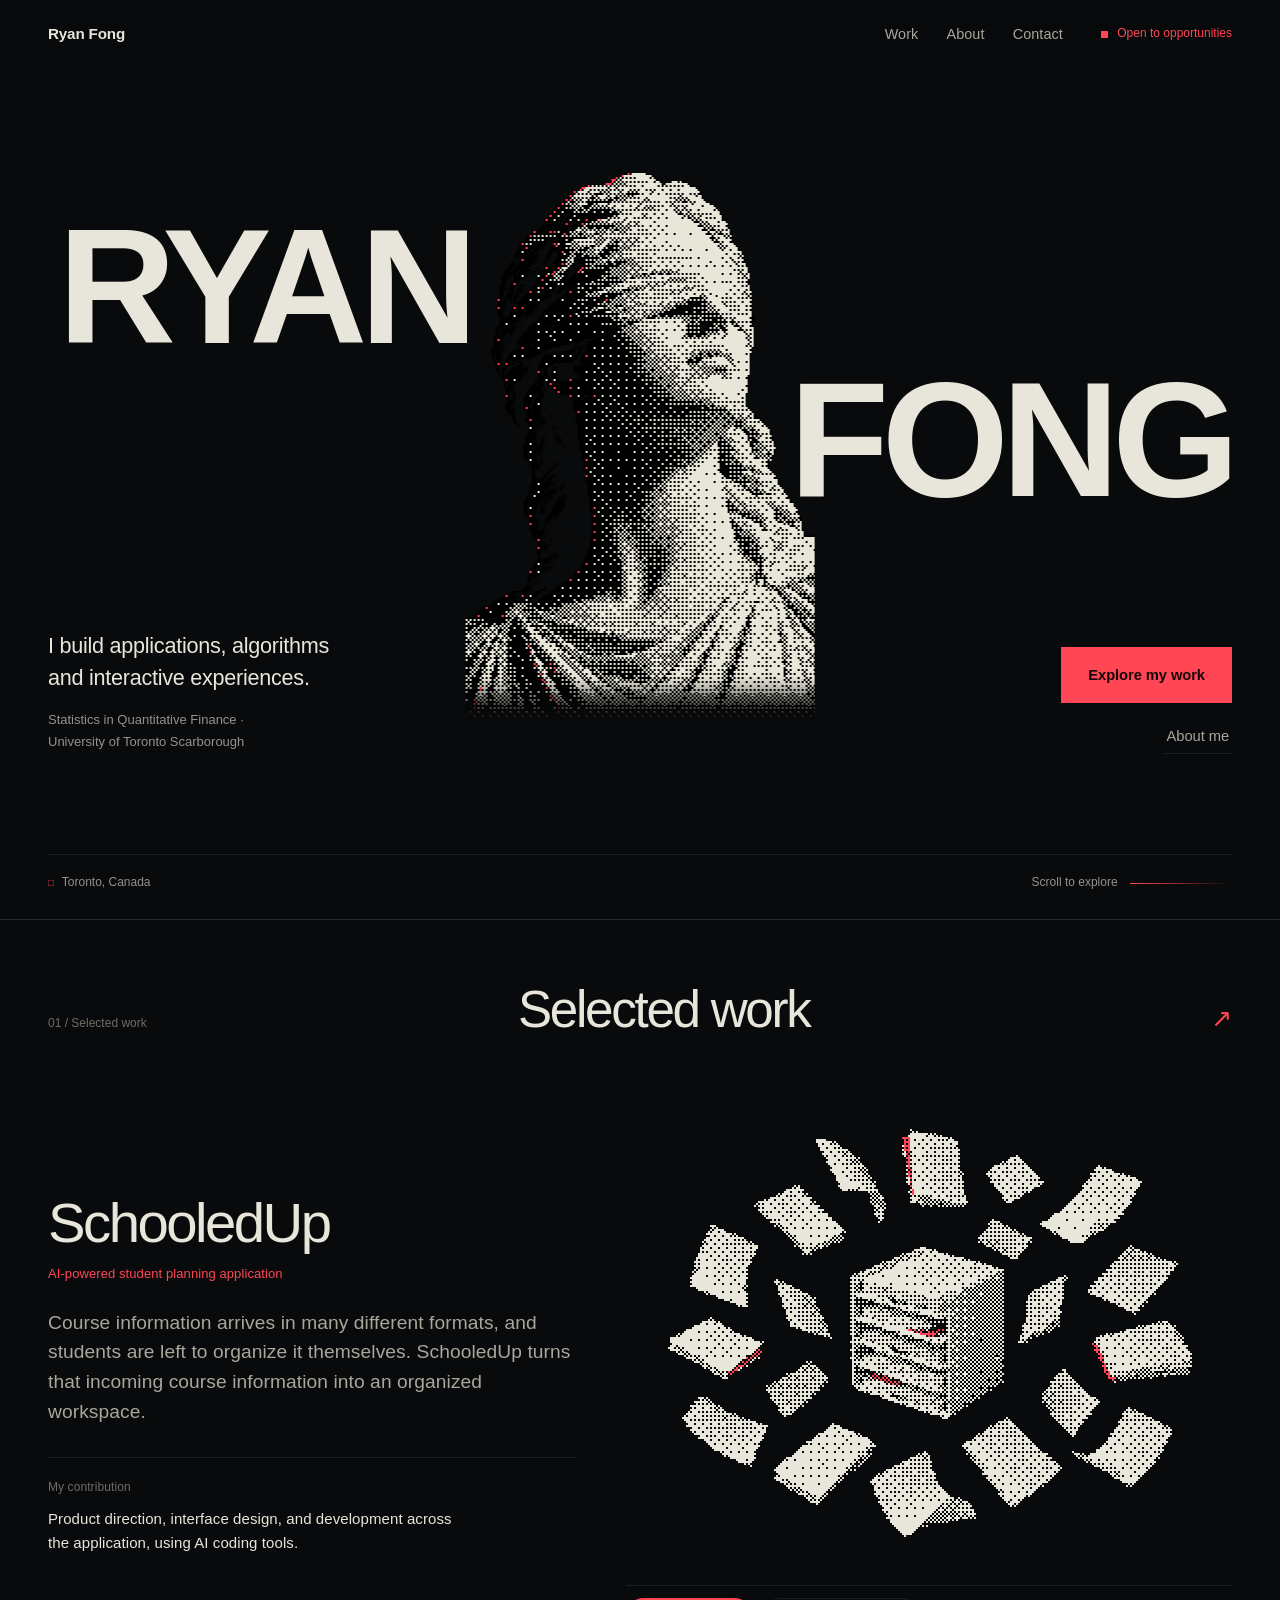
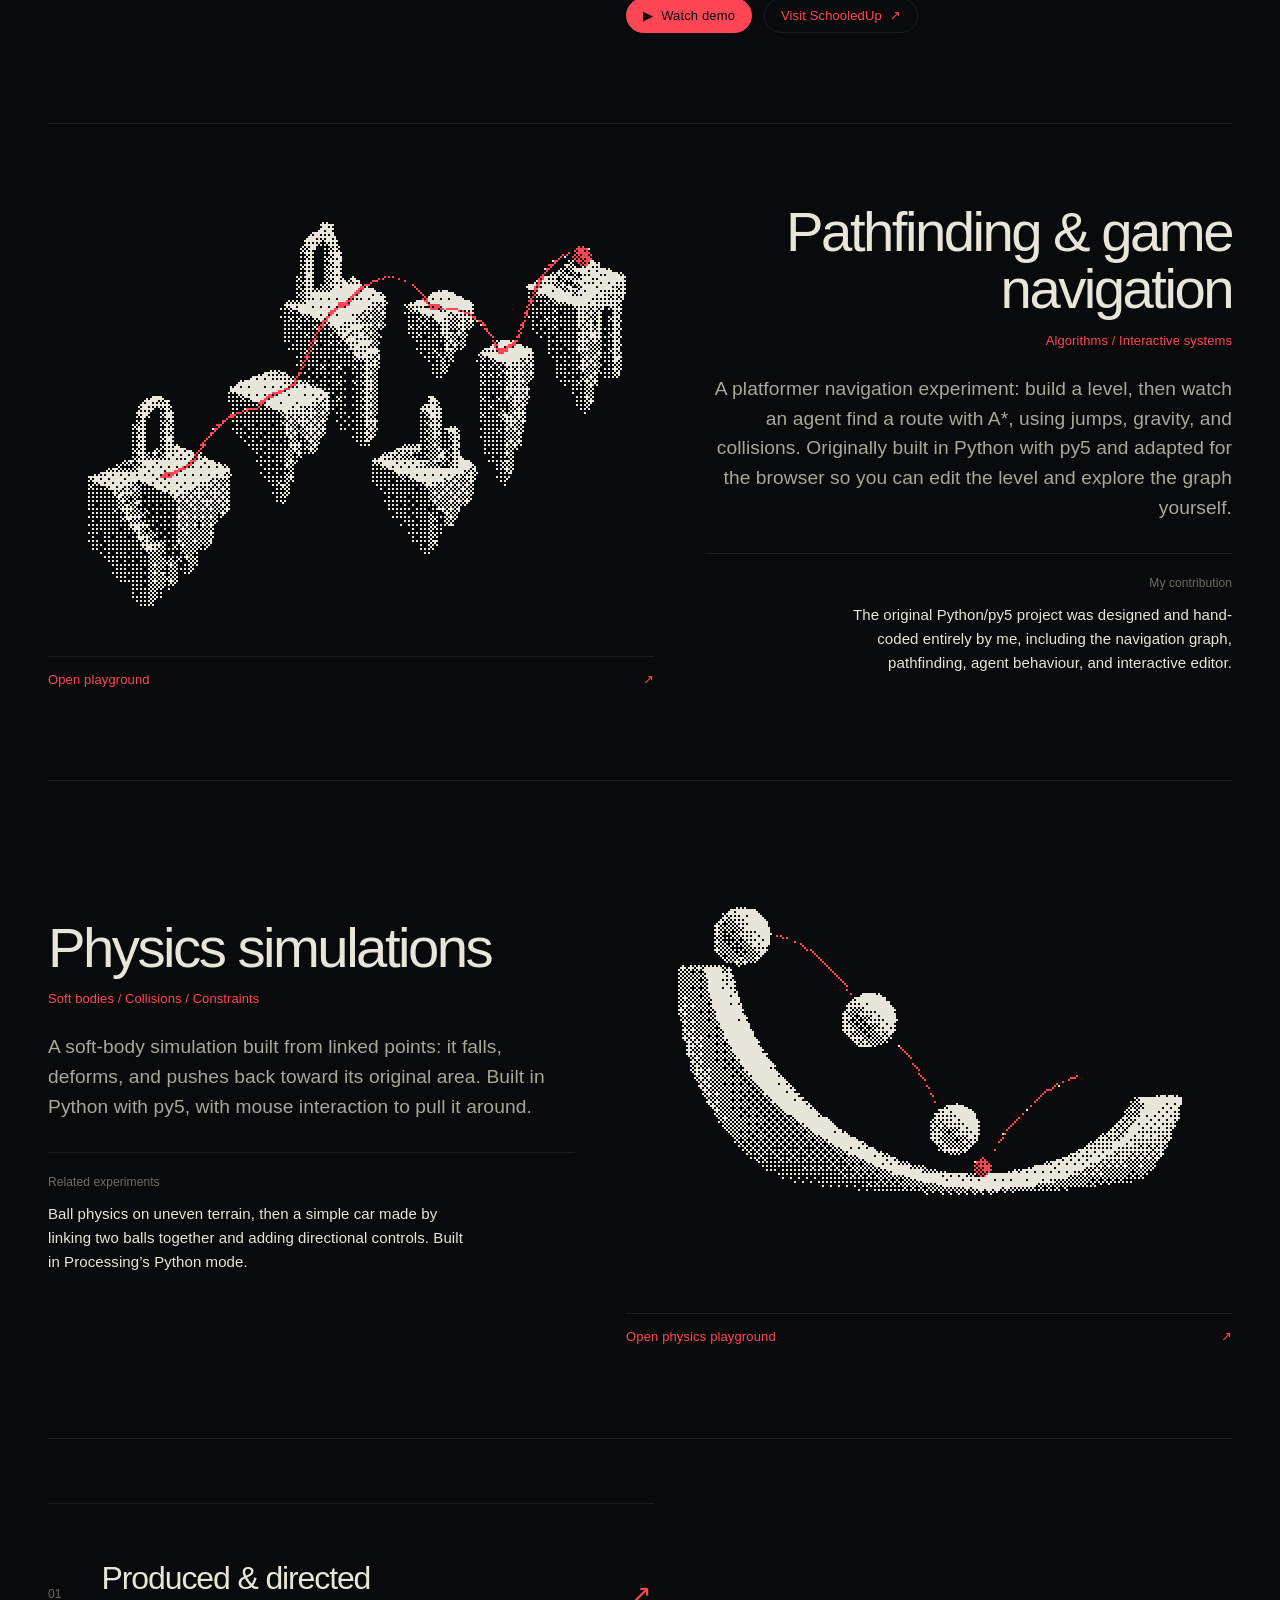
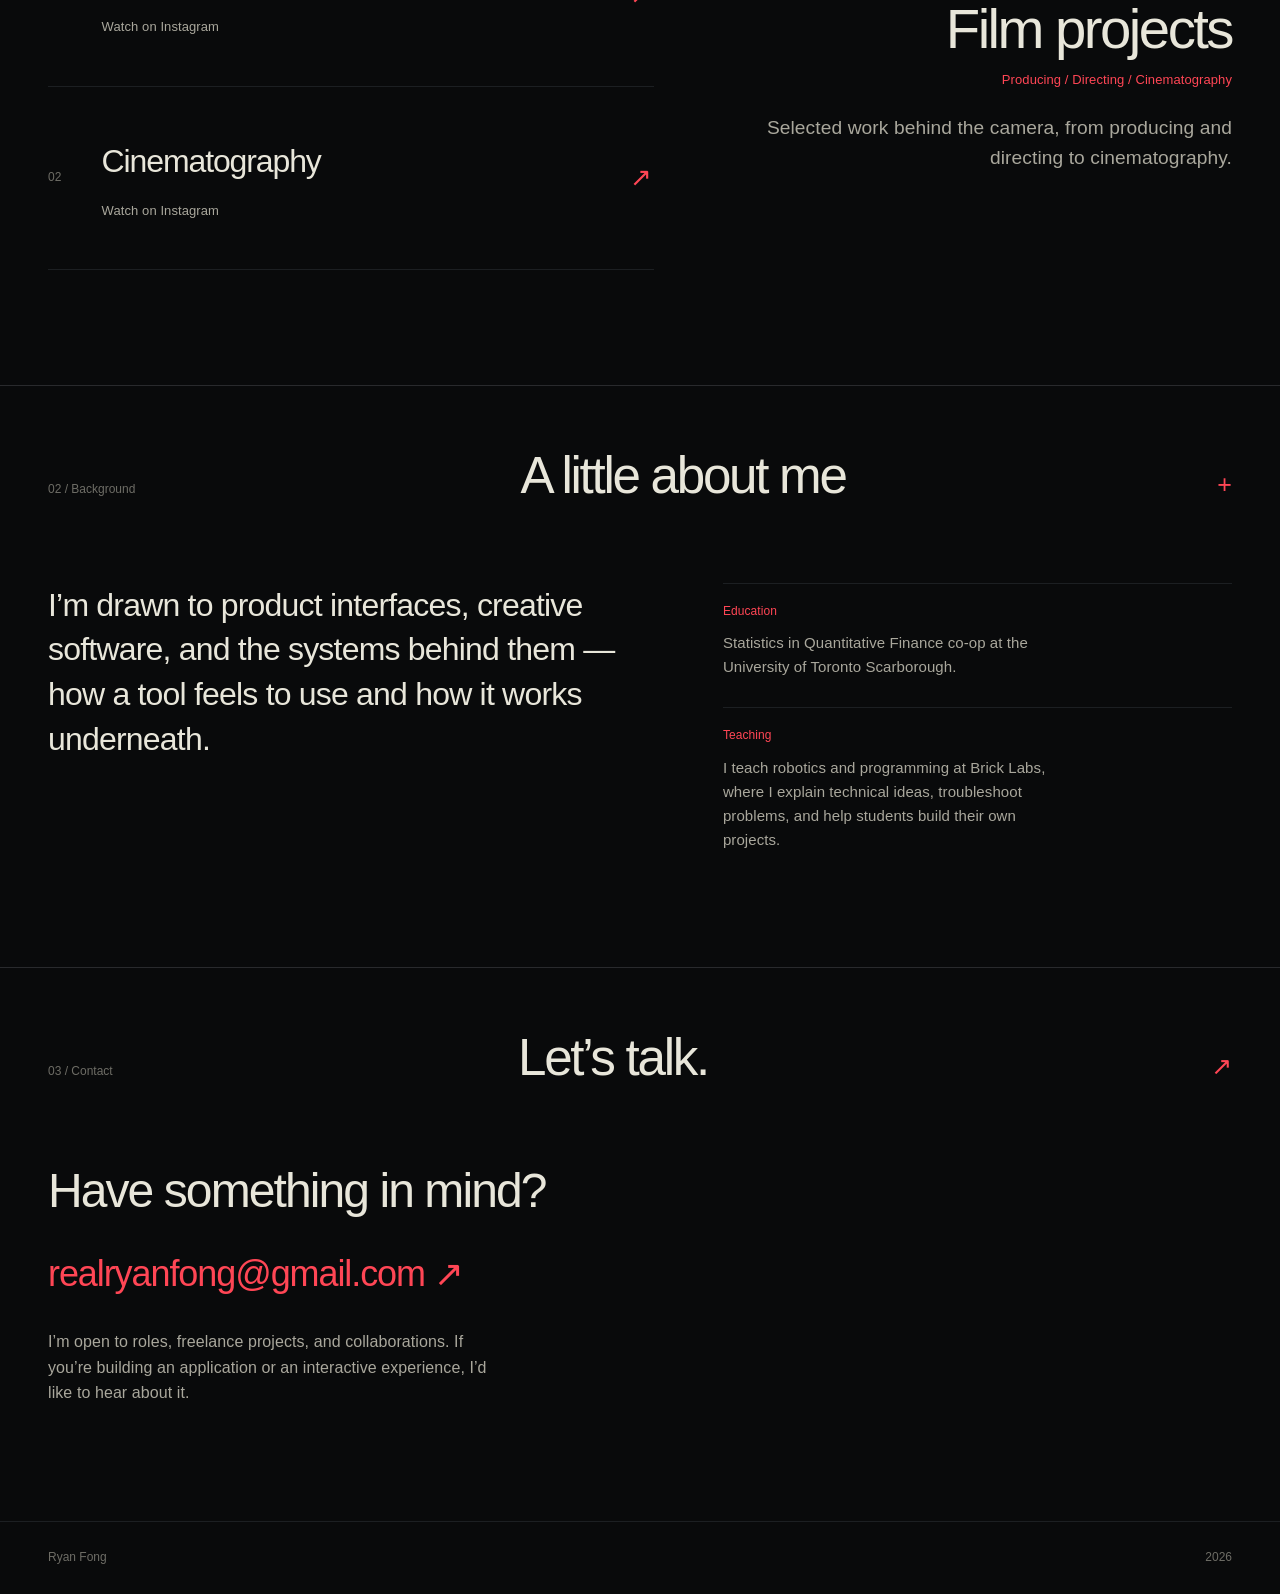
==== index.html @ 3e419207 "Add film projects with production and cinematography credits" ====
<!DOCTYPE html>
<html lang="en">
<head>
<meta charset="utf-8" />
<meta name="viewport" content="width=device-width, initial-scale=1" />
<title>Ryan Fong — Statistics &amp; Interactive Work</title>
<meta name="description" content="Ryan Fong builds applications, algorithms and interactive experiences. Studying Statistics in Quantitative Finance at the University of Toronto Scarborough." />
<meta name="color-scheme" content="dark" />
<meta name="theme-color" content="#090a0b" />
<link rel="stylesheet" href="styles.css" />
<link rel="stylesheet" href="hero-tuning.css?v=20260921-nav" />
<link rel="stylesheet" href="body-content.css?v=20260921-film" />
</head>
<body>

<a class="skip-link" href="#main">Skip to content</a>




<header class="site-header">
  <div class="wrap site-header__inner">
    <a class="brand" href="#top" aria-label="Ryan Fong — home">
      <span class="brand__name">Ryan Fong</span>
    </a>

    <nav class="site-nav" aria-label="Primary">
      <ul>
        <li><a href="#work">Work</a></li>
        <li><a href="#about">About</a></li>
        <li><a href="#contact">Contact</a></li>
      </ul>
    </nav>

    <p class="status-badge">
      <span class="status-badge__dot" aria-hidden="true"></span>
      <span>Open to opportunities</span>
    </p>
  </div>
</header>

<main id="main">

  <section class="hero" id="top" aria-labelledby="hero-title">
    <div class="wrap hero__inner">

      <div class="hero__art" aria-hidden="true">
        <div class="statue statuette" data-statue>
          <img class="statue__img" src="assets/blindfold-portrait-smooth.png" alt="" decoding="async" data-statue-img />
        </div>
      </div>

      <h1 class="hero__title" id="hero-title">
        <span class="hero__name hero__name--ryan">Ryan</span>
        <span class="hero__name hero__name--fong">Fong</span>
      </h1>

      <div class="hero__intro">
        <p class="hero__lede">I build applications, algorithms and interactive experiences.</p>
        <p class="hero__sub">Statistics in Quantitative Finance &middot; University of Toronto Scarborough</p>
      </div>

      <div class="hero__actions">
        <a class="btn btn--primary" href="#work">Explore my work</a>
        <a class="btn btn--ghost" href="#about">About me</a>
      </div>

      <div class="hero__footer">
        <p class="hero__place"><span aria-hidden="true">&#9633;</span> Toronto, Canada</p>
        <p class="hero__scroll"><span>Scroll to explore</span><span class="hero__scroll-line" aria-hidden="true"></span></p>
      </div>

    </div>
  </section>

  <section class="body-skeleton body-section" id="work" aria-labelledby="work-title">
    <div class="wrap"><div class="skeleton-heading"><span class="section-tag">01 / Selected work</span><h2 id="work-title">Selected work</h2><span aria-hidden="true">↗</span></div>
      <div class="body-section__content">
        <article class="work-entry" id="schooledup">
          <div class="work-entry__copy">
            <h3 class="work-entry__title"><a href="https://schooledup.app">SchooledUp</a></h3>
            <p class="work-entry__subtitle">AI-powered student planning application</p>
            <p class="work-entry__body">Course information arrives in many different formats, and students are left to organize it themselves. SchooledUp turns that incoming course information into an organized workspace.</p>
            <dl class="work-entry__meta">
              <div>
                <dt>My contribution</dt>
                <dd>Product direction, interface design, and development across the application, using AI coding tools.</dd>
              </div>
            </dl>
          </div>
          <div class="work-entry__media">
            <figure class="work-entry__art">
              <span class="work-entry__art-frame">
                <img class="work-entry__art-img" src="assets/projects/schooledup-radial.png" alt="Scattered course papers gathering around a central organizer" decoding="async" data-project-art data-project="schooledup" />
              </span>
            </figure>
            <div class="work-entry__actions">
              <button class="work-entry__action work-entry__action--demo" type="button" data-video-open="schooledup-demo">
                <span aria-hidden="true">&#9654;</span> Watch demo
              </button>
              <a class="work-entry__action work-entry__action--link" href="https://schooledup.app">Visit SchooledUp <span aria-hidden="true">&#8599;</span></a>
            </div>
          </div>
        </article>
        <article class="work-entry" id="pathfinding">
          <div class="work-entry__copy">
            <h3 class="work-entry__title">Pathfinding &amp; game navigation</h3>
            <p class="work-entry__subtitle">Algorithms / Interactive systems</p>
            <p class="work-entry__body">A platformer navigation experiment: build a level, then watch an agent find a route with A*, using jumps, gravity, and collisions. Originally built in Python with py5 and adapted for the browser so you can edit the level and explore the graph yourself.</p>
            <dl class="work-entry__meta">
              <div>
                <dt>My contribution</dt>
                <dd>The original Python/py5 project was designed and hand-coded entirely by me, including the navigation graph, pathfinding, agent behaviour, and interactive editor.</dd>
              </div>
            </dl>
          </div>
          <a class="work-entry__art work-entry__art--link" href="demos/pathfinding/" aria-label="Open the pathfinding playground">
            <span class="work-entry__art-frame">
              <img class="work-entry__art-img" src="assets/projects/pathfinding.png" alt="Conceptual dithered illustration of a platformer level and its navigation graph" decoding="async" data-project-art data-project="pathfinding" />
            </span>
            <span class="work-entry__art-footer">Open playground <span aria-hidden="true">&#8599;</span></span>
          </a>
        </article>
        <article class="work-entry" id="physics">
          <div class="work-entry__copy">
            <h3 class="work-entry__title">Physics simulations</h3>
            <p class="work-entry__subtitle">Soft bodies / Collisions / Constraints</p>
            <p class="work-entry__body">A soft-body simulation built from linked points: it falls, deforms, and pushes back toward its original area. Built in Python with py5, with mouse interaction to pull it around.</p>
            <dl class="work-entry__meta">
              <div>
                <dt>Related experiments</dt>
                <dd>Ball physics on uneven terrain, then a simple car made by linking two balls together and adding directional controls. Built in Processing’s Python mode.</dd>
              </div>
            </dl>
          </div>
          <a class="work-entry__art work-entry__art--link" href="demos/physics/" aria-label="Open the physics playground">
            <span class="work-entry__art-frame">
              <img class="work-entry__art-img" src="assets/projects/physics.png" alt="Conceptual dithered illustration of motion and simulation" decoding="async" data-project-art data-project="physics" />
            </span>
            <span class="work-entry__art-footer">Open physics playground <span aria-hidden="true">&#8599;</span></span>
          </a>
        </article>
        <article class="work-entry" id="film">
          <div class="work-entry__copy">
            <h3 class="work-entry__title">Film projects</h3>
            <p class="work-entry__subtitle">Producing / Directing / Cinematography</p>
            <p class="work-entry__body">Selected work behind the camera, from producing and directing to cinematography.</p>
          </div>
          <div class="work-entry__media film-projects" aria-label="Selected films">
            <a class="film-project" href="https://www.instagram.com/reel/DVXINEJD-mX/" target="_blank" rel="noopener noreferrer">
              <span class="film-project__number" aria-hidden="true">01</span>
              <span><strong>Produced &amp; directed</strong><span class="film-project__watch">Watch on Instagram</span></span>
              <span class="film-project__arrow" aria-hidden="true">↗</span>
            </a>
            <a class="film-project" href="https://www.instagram.com/reel/DXx5GBSs6j3/" target="_blank" rel="noopener noreferrer">
              <span class="film-project__number" aria-hidden="true">02</span>
              <span><strong>Cinematography</strong><span class="film-project__watch">Watch on Instagram</span></span>
              <span class="film-project__arrow" aria-hidden="true">↗</span>
            </a>
          </div>
        </article>
      </div>
    </div>
  </section>
  <section class="body-skeleton body-section" id="about" aria-labelledby="about-title">
    <div class="wrap"><div class="skeleton-heading"><span class="section-tag">02 / Background</span><h2 id="about-title">A little about me</h2><span aria-hidden="true">+</span></div>
      <div class="body-section__content">
        <div class="about-grid">
          <p class="about-grid__lead">I’m drawn to product interfaces, creative software, and the systems behind them — how a tool feels to use and how it works underneath.</p>
          <dl class="about-facts">
            <div>
              <dt>Education</dt>
              <dd>Statistics in Quantitative Finance co-op at the University of Toronto Scarborough.</dd>
            </div>
            <div>
              <dt>Teaching</dt>
              <dd>I teach robotics and programming at Brick Labs, where I explain technical ideas, troubleshoot problems, and help students build their own projects.</dd>
            </div>
          </dl>
        </div>
      </div>
    </div>
  </section>
  <section class="body-skeleton body-section" id="contact" aria-labelledby="contact-title">
    <div class="wrap"><div class="skeleton-heading"><span class="section-tag">03 / Contact</span><h2 id="contact-title">Let’s talk.</h2><span aria-hidden="true">↗</span></div>
      <div class="body-section__content">
        <p class="contact-lead">Have something in mind?</p>
        <a class="contact-email" href="mailto:realryanfong@gmail.com">realryanfong@gmail.com <span aria-hidden="true">↗</span></a>
        <p class="contact-note">I’m open to roles, freelance projects, and collaborations. If you’re building an application or an interactive experience, I’d like to hear about it.</p>
      </div>
    </div>
  </section>

</main>

<footer class="site-footer">
  <div class="wrap site-footer__inner">
    <p>Ryan Fong</p>
    <p>2026</p>
  </div>
</footer>

<dialog class="project-video" id="schooledup-demo" aria-labelledby="schooledup-demo-title">
  <div class="project-video__inner">
    <header class="project-video__head">
      <h2 class="project-video__title" id="schooledup-demo-title">SchooledUp demo</h2>
      <button class="project-video__close" type="button" data-video-close aria-label="Close demo">&#10005;</button>
    </header>
    <div class="project-video__stage">
      <video class="project-video__video" controls playsinline preload="none" muted poster="assets/projects/schooledup-demo-poster.jpg" src="assets/projects/schooledup-demo.mp4"></video>
    </div>
  </div>
</dialog>

<script src="sculpture.js" defer></script>
<script src="project-art.js" defer></script>
<script src="hero-scroll.js" defer></script>
<script src="project-video.js" defer></script>
</body>
</html>
---- styles.css ----
/* ============================================================
   Ryan Fong — portfolio mockup
   Palette: crimson #ff4655 · offwhite #e8e6da · near black #090a0b
   ============================================================ */

:root {
  --ink: #090a0b;
  --ink-soft: #101214;
  --ink-line: #1c1f22;
  --paper: #e8e6da;
  --paper-dim: #a9a79c;
  --paper-faint: #6e6d66;
  --crimson: #ff4655;
  --crimson-dim: #b8323e;

  --font-sans: "Inter", "Helvetica Neue", Helvetica, Arial, system-ui, -apple-system, "Segoe UI", sans-serif;
  --font-mono: "SFMono-Regular", ui-monospace, "JetBrains Mono", "Roboto Mono", Menlo, Consolas, monospace;

  --wrap: 1320px;
  --gutter: clamp(20px, 4vw, 48px);
  --ease: cubic-bezier(0.22, 0.61, 0.36, 1);
}

*, *::before, *::after { box-sizing: border-box; }

html {
  -webkit-text-size-adjust: 100%;
  scroll-behavior: smooth;
}

body {
  margin: 0;
  background: var(--ink);
  color: var(--paper);
  font-family: var(--font-sans);
  font-size: clamp(1rem, 0.62vw + 0.86rem, 1.0625rem);
  line-height: 1.65;
  font-weight: 400;
  letter-spacing: 0.005em;
  -webkit-font-smoothing: antialiased;
  text-rendering: optimizeLegibility;
  overflow-x: hidden;
}

img, svg, canvas { display: block; max-width: 100%; }

h1, h2, h3, p, dl, dd, figure { margin: 0; }
ul { margin: 0; padding: 0; list-style: none; }

a { color: inherit; text-decoration: none; }

:focus-visible {
  outline: 2px solid var(--crimson);
  outline-offset: 3px;
  border-radius: 2px;
}

.wrap {
  width: 100%;
  max-width: var(--wrap);
  margin-inline: auto;
  padding-inline: var(--gutter);
}

.skip-link {
  position: absolute;
  left: 12px;
  top: -60px;
  z-index: 100;
  padding: 10px 16px;
  background: var(--crimson);
  color: #12070a;
  font-family: var(--font-mono);
  font-size: 0.75rem;
  letter-spacing: 0.08em;
  text-transform: uppercase;
  transition: top 0.18s var(--ease);
}
.skip-link:focus { top: 12px; }

.scanlines,
.vignette {
  position: fixed;
  inset: 0;
  pointer-events: none;
  z-index: 60;
}

.scanlines {
  background: repeating-linear-gradient(
    to bottom,
    rgba(232, 230, 218, 0.045) 0px,
    rgba(232, 230, 218, 0.045) 1px,
    transparent 1px,
    transparent 3px
  );
  opacity: 0.5;
  animation: scan-drift 9s linear infinite;
}

@keyframes scan-drift {
  from { transform: translateY(0); }
  to   { transform: translateY(3px); }
}

.vignette {
  background:
    radial-gradient(120% 80% at 50% 12%, transparent 42%, rgba(0, 0, 0, 0.55) 100%);
  opacity: 0.85;
}

/* ---------------- header ---------------- */

.site-header {
  position: relative;
  z-index: 40;
  padding-block: 20px;
}

.site-header__inner {
  display: flex;
  align-items: center;
  gap: clamp(16px, 3vw, 40px);
}

.brand {
  display: inline-flex;
  align-items: center;
  gap: 12px;
  flex-shrink: 0;
}

.brand__mark {
  display: grid;
  place-items: center;
  width: 38px;
  height: 38px;
  border: 1px solid var(--ink-line);
  background: var(--ink-soft);
  color: var(--paper);
  font-family: var(--font-mono);
  font-size: 0.7rem;
  font-weight: 600;
  letter-spacing: 0.06em;
  transition: border-color 0.25s var(--ease), color 0.25s var(--ease);
}

.brand:hover .brand__mark { border-color: var(--crimson); color: var(--crimson); }

.brand__name {
  font-size: 0.95rem;
  font-weight: 600;
  letter-spacing: -0.01em;
}

.site-nav { margin-inline-start: auto; }

.site-nav ul {
  display: flex;
  gap: clamp(14px, 2.2vw, 30px);
}

.site-nav a {
  position: relative;
  font-size: 0.9rem;
  color: var(--paper-dim);
  padding-block: 4px;
  transition: color 0.22s var(--ease);
}

.site-nav a::after {
  content: "";
  position: absolute;
  left: 0;
  bottom: 0;
  width: 100%;
  height: 1px;
  background: var(--crimson);
  transform: scaleX(0);
  transform-origin: left;
  transition: transform 0.28s var(--ease);
}

.site-nav a:hover,
.site-nav a:focus-visible { color: var(--paper); }
.site-nav a:hover::after,
.site-nav a:focus-visible::after { transform: scaleX(1); }

.status-badge {
  display: inline-flex;
  align-items: center;
  gap: 9px;
  padding: 7px 13px;
  border: 1px solid var(--ink-line);
  background: rgba(255, 70, 85, 0.05);
  font-family: var(--font-mono);
  font-size: 0.66rem;
  letter-spacing: 0.13em;
  text-transform: uppercase;
  color: var(--paper-dim);
  white-space: nowrap;
}

.status-badge__dot {
  width: 7px;
  height: 7px;
  background: var(--crimson);
  box-shadow: 0 0 0 0 rgba(255, 70, 85, 0.6);
  animation: pulse 2.8s ease-out infinite;
}

@keyframes pulse {
  0%   { box-shadow: 0 0 0 0 rgba(255, 70, 85, 0.45); }
  70%  { box-shadow: 0 0 0 7px rgba(255, 70, 85, 0); }
  100% { box-shadow: 0 0 0 0 rgba(255, 70, 85, 0); }
}

/* ---------------- hero ---------------- */

.hero {
  position: relative;
  z-index: 10;
}

.hero__inner {
  position: relative;
  min-height: 850px;
  padding-block: 28px 26px;
}

/* artwork */
.hero__art {
  position: absolute;
  left: 50%;
  top: 40px;
  height: 78%;
  aspect-ratio: 3 / 4.1;
  transform: translateX(-50%);
  z-index: 1;
  will-change: transform;
}

.statue {
  position: relative;
  width: 100%;
  height: 100%;
}

.statue__fallback {
  position: absolute;
  inset: 0;
}

.statue__dither {
  width: 100%;
  height: 100%;
  opacity: 0.5;
  -webkit-mask-image: linear-gradient(to bottom, #000 62%, transparent 100%);
  mask-image: linear-gradient(to bottom, #000 62%, transparent 100%);
}

.statue__img {
  position: absolute;
  inset: 0;
  width: 100%;
  height: 100%;
  object-fit: contain;
  object-position: center bottom;
  mix-blend-mode: screen;
  -webkit-mask-image: linear-gradient(to bottom, #000 66%, transparent 100%);
  mask-image: linear-gradient(to bottom, #000 66%, transparent 100%);
  opacity: 0;
  transition: opacity 0.9s var(--ease);
}

.statue__img.is-loaded { opacity: 0.92; }

.statue__shimmer {
  position: absolute;
  inset: 0;
  width: 100%;
  height: 100%;
  opacity: 0.75;
  pointer-events: none;
}

.art-coord {
  position: absolute;
  font-family: var(--font-mono);
  font-size: 0.6rem;
  letter-spacing: 0.16em;
  color: var(--paper-faint);
  text-transform: uppercase;
}

.art-coord--tl { top: 6%; left: -14%; }
.art-coord--br { bottom: 16%; right: -12%; }

.art-bracket {
  position: absolute;
  width: 22px;
  height: 22px;
  border: 1px solid rgba(232, 230, 218, 0.28);
}

.art-bracket--tl { top: 2%; left: -6%; border-right: 0; border-bottom: 0; }
.art-bracket--br { bottom: 8%; right: -5%; border-left: 0; border-top: 0; }

/* names */
.hero__title {
  position: static;
  margin: 0;
  font-weight: 800;
  line-height: 0.8;
  letter-spacing: -0.045em;
  text-transform: uppercase;
  font-size: min(13.5vw, 196px);
}

.hero__name {
  display: block;
  text-shadow: 0 0 60px rgba(9, 10, 11, 0.75);
  z-index: 3;
}

.hero__name--ryan {
  position: absolute;
  left: var(--gutter);
  top: 16.5%;
}

.hero__name--fong {
  position: absolute;
  right: var(--gutter);
  top: 45%;
  color: var(--paper);
}

.hero__name--fong::after {
  content: "";
  display: inline-block;
  width: 0.14em;
  height: 0.14em;
  margin-left: 0.12em;
  background: var(--crimson);
  vertical-align: 0.08em;
}

/* intro + actions */
.hero__intro {
  position: absolute;
  left: var(--gutter);
  top: 66%;
  z-index: 4;
  max-width: 34ch;
}

.hero__lede {
  font-size: clamp(1.0625rem, 1.1vw + 0.85rem, 1.35rem);
  line-height: 1.5;
  letter-spacing: -0.012em;
  color: var(--paper);
  text-wrap: balance;
}

.hero__sub {
  margin-top: 14px;
  font-family: var(--font-mono);
  font-size: 0.7rem;
  line-height: 1.7;
  letter-spacing: 0.07em;
  text-transform: uppercase;
  color: var(--paper-faint);
  max-width: 30ch;
}

.hero__actions {
  position: absolute;
  right: var(--gutter);
  top: 68%;
  z-index: 4;
  display: flex;
  flex-direction: column;
  align-items: flex-end;
  gap: 16px;
  text-align: right;
}

.btn {
  display: inline-flex;
  align-items: center;
  justify-content: center;
  gap: 10px;
  font-size: 0.92rem;
  font-weight: 500;
  letter-spacing: -0.005em;
  border: 1px solid transparent;
  cursor: pointer;
  transition: background-color 0.25s var(--ease), color 0.25s var(--ease),
              border-color 0.25s var(--ease), transform 0.25s var(--ease);
}

.btn--primary {
  padding: 15px 26px;
  background: var(--crimson);
  color: #180506;
  font-weight: 600;
}

.btn--primary:hover,
.btn--primary:focus-visible {
  background: var(--paper);
  color: var(--ink);
  transform: translateY(-2px);
}

.btn--ghost {
  padding: 4px 2px;
  color: var(--paper-dim);
  border-bottom: 1px solid var(--ink-line);
}

.btn--ghost:hover,
.btn--ghost:focus-visible { color: var(--crimson); border-bottom-color: var(--crimson); }

.btn--tiny {
  padding: 6px 14px;
  background: transparent;
  border: 1px solid var(--ink-line);
  color: var(--paper-dim);
  font-family: var(--font-mono);
  font-size: 0.64rem;
  letter-spacing: 0.14em;
  text-transform: uppercase;
}

.btn--tiny:hover,
.btn--tiny:focus-visible { border-color: var(--crimson); color: var(--crimson); }

/* hero footer */
.hero__footer {
  position: absolute;
  left: var(--gutter);
  right: var(--gutter);
  bottom: 26px;
  z-index: 4;
  display: flex;
  align-items: center;
  gap: clamp(14px, 3vw, 34px);
  padding-top: 18px;
  border-top: 1px solid var(--ink-line);
  font-family: var(--font-mono);
  font-size: 0.66rem;
  letter-spacing: 0.14em;
  text-transform: uppercase;
  color: var(--paper-faint);
}

.hero__place { display: inline-flex; align-items: center; gap: 8px; }
.hero__place span { color: var(--crimson); font-size: 0.6rem; }

.motion-toggle {
  display: inline-flex;
  align-items: center;
  gap: 8px;
  padding: 6px 12px;
  background: transparent;
  border: 1px solid var(--ink-line);
  color: var(--paper-faint);
  font: inherit;
  letter-spacing: 0.14em;
  text-transform: uppercase;
  cursor: pointer;
  transition: border-color 0.22s var(--ease), color 0.22s var(--ease);
}

.motion-toggle:hover,
.motion-toggle:focus-visible { border-color: var(--crimson); color: var(--paper); }

.motion-toggle__icon {
  width: 7px;
  height: 7px;
  background: var(--crimson);
  transition: background-color 0.22s var(--ease), transform 0.22s var(--ease);
}

.motion-off .motion-toggle__icon { background: var(--paper-faint); transform: scale(0.6); }

.hero__scroll {
  margin-left: auto;
  display: inline-flex;
  align-items: center;
  gap: 12px;
}

.hero__scroll-line {
  display: block;
  width: clamp(40px, 8vw, 120px);
  height: 1px;
  background: linear-gradient(to right, var(--crimson), transparent);
}

/* ---------------- sections ---------------- */

.work, .about, .contact { position: relative; z-index: 10; }

.work { padding-block: clamp(72px, 10vw, 140px) clamp(40px, 6vw, 80px); }
.about { padding-block: clamp(60px, 8vw, 110px); }
.contact { padding-block: clamp(60px, 8vw, 110px) clamp(70px, 9vw, 130px); }

.section-head { max-width: 62ch; margin-bottom: clamp(30px, 4vw, 56px); }

.section-tag {
  display: inline-flex;
  align-items: center;
  gap: 10px;
  font-family: var(--font-mono);
  font-size: 0.68rem;
  letter-spacing: 0.22em;
  text-transform: uppercase;
  color: var(--paper-faint);
}

.section-tag span { color: var(--crimson); }

.section-title {
  margin-top: 14px;
  font-size: clamp(1.7rem, 2.6vw + 1rem, 3rem);
  font-weight: 600;
  letter-spacing: -0.03em;
  line-height: 1.1;
}

.section-note {
  margin-top: 16px;
  color: var(--paper-dim);
  max-width: 52ch;
  font-size: 0.98rem;
}

/* ---------------- projects ---------------- */

.project {
  display: grid;
  grid-template-columns: minmax(240px, 0.82fr) minmax(0, 1.5fr);
  gap: clamp(24px, 4vw, 72px);
  align-items: start;
  padding-block: clamp(38px, 5vw, 68px);
  border-top: 1px solid var(--ink-line);
}

.project:last-of-type { border-bottom: 1px solid var(--ink-line); }

.project__index {
  font-family: var(--font-mono);
  font-size: 0.68rem;
  letter-spacing: 0.22em;
  color: var(--crimson);
  margin-bottom: 20px;
}

.project__title {
  font-size: clamp(1.5rem, 2vw + 0.9rem, 2.4rem);
  font-weight: 600;
  letter-spacing: -0.03em;
  line-height: 1.1;
}

.project__copy {
  margin-top: 16px;
  color: var(--paper);
  font-size: 1.05rem;
  line-height: 1.55;
  max-width: 34ch;
}

.project__meta {
  margin-top: 18px;
  padding-top: 18px;
  border-top: 1px solid var(--ink-line);
  font-family: var(--font-mono);
  font-size: 0.66rem;
  line-height: 1.9;
  letter-spacing: 0.11em;
  text-transform: uppercase;
  color: var(--paper-faint);
  max-width: 38ch;
}

.project__media { margin: 0; }

.caption {
  margin-top: 14px;
  font-family: var(--font-mono);
  font-size: 0.62rem;
  letter-spacing: 0.16em;
  text-transform: uppercase;
  color: var(--paper-faint);
}

/* calendar concept */
.calendar {
  position: relative;
  padding: 22px;
  background:
    linear-gradient(180deg, rgba(255, 70, 85, 0.05), transparent 55%),
    var(--ink-soft);
  border: 1px solid var(--ink-line);
  border-radius: 4px;
  overflow: hidden;
}

.calendar::after {
  content: "";
  position: absolute;
  inset: 0;
  background: repeating-linear-gradient(to bottom, rgba(232, 230, 218, 0.03) 0 1px, transparent 1px 4px);
  pointer-events: none;
}

.calendar__bar {
  display: flex;
  align-items: center;
  justify-content: space-between;
  gap: 16px;
  padding-bottom: 16px;
  border-bottom: 1px solid var(--ink-line);
}

.calendar__title {
  font-size: 0.9rem;
  font-weight: 500;
  letter-spacing: -0.01em;
  color: var(--paper);
}

.calendar__legend {
  display: inline-flex;
  align-items: center;
  gap: 8px;
  font-family: var(--font-mono);
  font-size: 0.6rem;
  letter-spacing: 0.14em;
  text-transform: uppercase;
  color: var(--paper-faint);
}

.calendar__legend span {
  width: 6px;
  height: 6px;
  background: var(--crimson);
}

.calendar__grid {
  display: grid;
  grid-template-columns: repeat(5, minmax(0, 1fr));
  gap: 8px;
  margin-top: 18px;
  min-height: 300px;
}

.calendar__col {
  display: grid;
  grid-template-rows: auto repeat(7, minmax(0, 1fr));
  gap: 6px;
}

.calendar__day {
  font-family: var(--font-mono);
  font-size: 0.58rem;
  letter-spacing: 0.16em;
  text-transform: uppercase;
  color: var(--paper-faint);
  padding-bottom: 6px;
  border-bottom: 1px solid var(--ink-line);
}

.calendar__slot {
  grid-row: calc(var(--row) + 1) / span var(--span);
  display: flex;
  align-items: flex-start;
  padding: 9px 10px;
  background: rgba(255, 70, 85, 0.13);
  border-left: 2px solid var(--crimson);
  border-radius: 2px;
}

.calendar__slot--alt { background: rgba(232, 230, 218, 0.07); border-left-color: rgba(232, 230, 218, 0.4); }
.calendar__slot--soft { background: rgba(232, 230, 218, 0.035); border-left-color: rgba(232, 230, 218, 0.16); }

.calendar__slot span {
  font-family: var(--font-mono);
  font-size: 0.56rem;
  letter-spacing: 0.1em;
  text-transform: uppercase;
  color: var(--paper-dim);
}

/* nav study */
.navstudy {
  position: relative;
  background: var(--ink-soft);
  border: 1px solid var(--ink-line);
  border-radius: 4px;
  overflow: hidden;
}

.navstudy__canvas {
  width: 100%;
  aspect-ratio: 16 / 10;
  height: auto;
}

.navstudy__toolbar {
  display: flex;
  align-items: center;
  justify-content: space-between;
  gap: 16px;
  padding: 12px 18px;
  border-top: 1px solid var(--ink-line);
  background: rgba(9, 10, 11, 0.55);
}

.navstudy__label {
  font-family: var(--font-mono);
  font-size: 0.6rem;
  letter-spacing: 0.16em;
  text-transform: uppercase;
  color: var(--paper-faint);
}

/* ---------------- about ---------------- */

.about__body {
  display: grid;
  grid-template-columns: minmax(0, 1.35fr) minmax(0, 1fr);
  gap: clamp(28px, 5vw, 80px);
  align-items: start;
}

.about__lead {
  font-size: clamp(1.15rem, 1.4vw + 0.9rem, 1.7rem);
  line-height: 1.45;
  letter-spacing: -0.02em;
  color: var(--paper);
  max-width: 42ch;
}

.about__text {
  margin-top: 22px;
  color: var(--paper-dim);
  max-width: 52ch;
}

.about__facts { display: grid; gap: 22px; }

.about__facts > div { padding-top: 16px; border-top: 1px solid var(--ink-line); }

.about__facts dt {
  font-family: var(--font-mono);
  font-size: 0.62rem;
  letter-spacing: 0.2em;
  text-transform: uppercase;
  color: var(--crimson);
  margin-bottom: 8px;
}

.about__facts dd { color: var(--paper-dim); font-size: 0.96rem; line-height: 1.6; }

/* ---------------- contact ---------------- */

.contact__body { max-width: 60ch; }

.contact__title {
  font-size: clamp(1.9rem, 3.4vw + 1rem, 3.6rem);
  font-weight: 700;
  letter-spacing: -0.04em;
  line-height: 1.05;
}

.contact__text {
  margin-top: 22px;
  color: var(--paper-dim);
  max-width: 50ch;
}

.contact__status {
  margin-top: 28px;
  display: inline-flex;
  align-items: center;
  gap: 10px;
  padding: 10px 16px;
  border: 1px solid var(--ink-line);
  font-family: var(--font-mono);
  font-size: 0.64rem;
  letter-spacing: 0.14em;
  text-transform: uppercase;
  color: var(--paper-faint);
}

.contact__status::before {
  content: "";
  width: 6px;
  height: 6px;
  background: var(--crimson);
  flex-shrink: 0;
}

/* ---------------- footer ---------------- */

.site-footer {
  position: relative;
  z-index: 10;
  border-top: 1px solid var(--ink-line);
  padding-block: 26px;
}

.site-footer__inner {
  display: flex;
  align-items: center;
  justify-content: space-between;
  gap: 20px;
  font-family: var(--font-mono);
  font-size: 0.66rem;
  letter-spacing: 0.16em;
  text-transform: uppercase;
  color: var(--paper-faint);
}

/* ---------------- reveal ---------------- */

.reveal {
  opacity: 0;
  transform: translateY(18px);
  transition: opacity 0.7s var(--ease), transform 0.7s var(--ease);
}

.reveal.is-in { opacity: 1; transform: none; }

.motion-off .reveal { opacity: 1; transform: none; transition: none; }

/* ---------------- reduced motion ---------------- */

@media (prefers-reduced-motion: reduce) {
  html { scroll-behavior: auto; }
  .scanlines { animation: none; }
  .status-badge__dot { animation: none; }
  .reveal { opacity: 1; transform: none; transition: none; }
}

.motion-off .scanlines { animation: none; opacity: 0.32; }
.motion-off .status-badge__dot { animation: none; }
.motion-off .btn,
.motion-off .hero__art { transition: none; }

/* ---------------- responsive ---------------- */

@media (max-width: 1100px) {
  .art-coord, .art-bracket { display: none; }
  .hero__intro { max-width: 30ch; }
}

@media (max-width: 900px) {
  .site-header__inner { flex-wrap: wrap; row-gap: 14px; }
  .status-badge { order: 3; margin-inline-start: auto; }
  .about__body { grid-template-columns: 1fr; }
  .project { grid-template-columns: 1fr; gap: 28px; }
  .project__copy, .project__meta { max-width: 46ch; }
}

@media (max-width: 760px) {
  .hero__inner {
    min-height: 0;
    padding-block: 18px 24px;
    display: grid;
    grid-template-columns: 1fr;
    row-gap: 22px;
  }

  .hero__art {
    top: 6px;
    left: auto;
    right: -18%;
    height: min(58vw, 420px);
    transform: none;
    opacity: 0.5;
  }

  .hero__title {
    position: static;
    display: grid;
    row-gap: 0;
    font-size: min(19vw, 108px);
    margin-top: 4px;
  }

  .hero__name--ryan,
  .hero__name--fong {
    position: static;
    left: auto;
    right: auto;
    top: auto;
  }

  .hero__name--fong { justify-self: end; margin-top: 0.04em; }

  .hero__intro,
  .hero__actions,
  .hero__footer {
    position: static;
    left: auto;
    right: auto;
    top: auto;
    bottom: auto;
  }

  .hero__intro { max-width: 34ch; }
  .hero__actions { flex-direction: row; align-items: center; flex-wrap: wrap; gap: 18px; text-align: left; }
  .hero__footer { flex-wrap: wrap; gap: 12px 18px; }
  .hero__scroll { margin-left: 0; width: 100%; justify-content: space-between; }
}

@media (max-width: 520px) {
  .brand__name { display: none; }
  .site-nav ul { gap: 16px; }
  .site-nav a { font-size: 0.85rem; }
  .status-badge { font-size: 0.6rem; padding: 6px 10px; letter-spacing: 0.1em; }
  .calendar { padding: 14px; }
  .calendar__grid { gap: 5px; min-height: 220px; }
  .calendar__slot { padding: 6px 6px; }
  .calendar__slot span { font-size: 0.5rem; letter-spacing: 0.05em; }
  .navstudy__toolbar { padding: 10px 12px; }
}

@media (max-width: 400px) {
  .calendar__slot span { display: none; }
  .calendar__slot { align-items: center; justify-content: center; }
}

@media (prefers-contrast: more) {
  :root { --paper-dim: #d5d3c8; --paper-faint: #b3b1a6; --ink-line: #33373b; }
}
---- hero-tuning.css ----
/* Hero-first review: keep the body intentionally empty. */
.body-skeleton { border-top: 1px solid #292a2d; padding-top: 48px; }
.skeleton-heading { display: grid; grid-template-columns: 1fr 1.5fr auto; gap: 24px; align-items: baseline; }
.skeleton-heading h2 { font-family: Arial, Helvetica, sans-serif; font-size: clamp(28px, 4vw, 56px); font-weight: 500; letter-spacing: -.045em; margin: 0; }
.skeleton-heading > span:last-child { font-size: 25px; color: #ff4655; }
.skeleton-space { min-height: 210px; }
.skeleton-space--small { min-height: 120px; }
.sculpture-shader { z-index: 2; }
.statue__shimmer { display: none; }
@media(max-width:600px){
 .body-skeleton { padding-top: 28px; }
 .skeleton-heading { grid-template-columns: 1fr auto; gap: 24px 12px; }
 .skeleton-heading .section-tag { grid-column: 1/-1; }
 .skeleton-space { min-height: 120px; }
 .skeleton-space--small { min-height: 80px; }
}
/* Still sculpture: no scanlines, mouse-follow transforms, or noisy overlays. */
.statue__img { opacity: 1; transition: none; }
.hero__art { aspect-ratio: 2 / 3; will-change: auto; }
.status-badge__dot { animation: none; box-shadow: none; }
.hero__name--fong::after { display: none; }
.hero__name { text-shadow: none; }
.hero__art { mix-blend-mode: screen; }
.hero__sub { font-family: var(--font-sans); text-transform: none; letter-spacing: 0; font-size: 13px; max-width: 32ch; color: #93938e; }
@media(max-width:760px){
 .hero__inner { display: block; min-height: 740px; padding-block: 0; }
 .hero__art { left: 50%; right: auto; top: 0; height: 440px; transform: translateX(-50%); opacity: 1; }
 .hero__title { display: block; font-size: clamp(65px,17.5vw,118px); margin: 0; }
 .hero__name--ryan { position: absolute; left: var(--gutter); top: 76px; }
 .hero__name--fong { position: absolute; right: var(--gutter); top: 238px; margin: 0; }
 .hero__intro { position: absolute; top: 450px; left: var(--gutter); right: var(--gutter); max-width: 36ch; }
 .hero__lede { font-size: 20px; line-height: 1.45; }
 .hero__sub { max-width: 36ch; }
 .hero__actions { position: absolute; top: 581px; left: var(--gutter); right: auto; gap: 24px; }
 .hero__footer { position: absolute; bottom: 22px; left: var(--gutter); right: var(--gutter); flex-wrap: nowrap; gap: 15px; font-size: 8px; letter-spacing: .05em; }
 .hero__scroll { width: auto; margin-left: auto; }
 .hero__scroll-line { display: none; }
 .site-header { padding-top: 18px; padding-bottom: 8px; }
 .status-badge { width: 100%; border: 0; background: none; padding-inline: 0; margin: 0; }
}
/* The sculpture occludes the name, including the black spaces in its dither. */
.hero__art { z-index: 3; mix-blend-mode: normal; }
.hero__name { z-index: 2; }
/* Clean interface typography; the pixel treatment belongs to the sculpture. */
:root { --font-mono: var(--font-sans); }
.status-badge, .section-tag, .hero__footer, .site-footer { font-family: var(--font-sans); text-transform: none; letter-spacing: 0; }
.status-badge { font-size: 12px; }
.section-tag { font-size: 12px; }
.hero__footer { font-size: 12px; color: #92928c; }
.site-footer { font-size: 12px; }
.brand__mark { font-family: var(--font-sans); letter-spacing: -.04em; font-weight: 700; }
@media(max-width:760px){ .hero__footer { font-size: 10px; } .status-badge { font-size: 11px; } }
@media(max-width:760px){
 .hero__art { top: 30px; height: 380px; }
 .hero__name--ryan { top: 35px; }
 .hero__name--fong { top: 390px; }
 .hero__intro { top: 478px; }
 .hero__actions { top: 620px; }
 .hero__inner { min-height: 782px; }
}
.site-footer__inner { font-family: var(--font-sans); letter-spacing: 0; text-transform: none; font-size: 12px; }
/* Close blindfolded portrait, matching the reference framing. */
.hero__art { aspect-ratio: 9 / 16; height: 700px; top: 10px; }
.statue__img { object-fit: cover; object-position: top; }
@media(max-width:760px){ .hero__art { height: 380px; top: 30px; } }
/* Let the portrait interrupt only the inner letter edges. */
@media(min-width:761px){
 .hero__art { height: 620px; top: 38px; }
 .hero__title { font-size: clamp(96px, calc(14.8vw - 26px), 184px); }
 .hero__name--ryan { top: 18%; }
 .hero__name--fong { top: 43%; }
}
@media(min-width:761px){
 .hero__name--ryan { left: calc(var(--gutter) + 10px); }
 .hero__name--fong { top: 36%; }
}

/* Independent title layers and scroll-depth containment. */
.hero { overflow: clip; }
.hero__name--ryan { z-index: 5; }
.hero__name--fong { z-index: 2; }

/* Keep navigation available without shifting the hero's initial position. */
.site-header {
 position: sticky;
 top: 0;
 z-index: 60;
 background: rgba(9, 10, 11, .96);
 border-bottom: 1px solid transparent;
}
html { scroll-padding-top: 96px; }
@media(max-width:900px){ html { scroll-padding-top: 130px; } }

.site-header.is-docked { border-bottom-color: #202225; }

/* Simple name and availability treatment at every breakpoint. */
.brand__name { display: inline; }
.status-badge { border: 0; background: none; padding: 0; color: var(--crimson); }
---- body-content.css ----
/* ============================================================
   First body content pass — Work / About / Contact.
   Scoped to body sections only; the hero is untouched.
   Palette: ivory #e8e6da · crimson #ff4655 · near black #090a0b
   ============================================================ */

.body-section { padding-bottom: clamp(72px, 9vw, 132px); }

.body-section__content { margin-top: clamp(40px, 5vw, 76px); }

/* ---------------- Work ---------------- */

.work-entry {
  display: grid;
  grid-template-columns: minmax(0, 1fr) minmax(0, 1.15fr);
  gap: clamp(24px, 4vw, 64px);
  align-items: center;
}

.work-entry__copy { min-width: 0; }

.work-entry__art {
  position: relative;
  margin: 0;
  aspect-ratio: 4 / 3;
  width: 100%;
  background: transparent;
  overflow: hidden;
}

.work-entry__art-img {
  display: block;
  width: 100%;
  height: 100%;
  object-fit: cover;
  object-position: center;
}

.work-entry__art-canvas {
  position: absolute;
  inset: 0;
  display: block;
  width: 100%;
  height: 100%;
  pointer-events: none;
}

.work-entry__art--link {
  aspect-ratio: auto;
  overflow: visible;
  display: block;
  color: inherit;
  text-decoration: none;
}

.work-entry__art-frame {
  position: relative;
  display: block;
  aspect-ratio: 4 / 3;
  width: 100%;
  overflow: hidden;
}

.work-entry__art--link .work-entry__art-img { height: 100%; }

.work-entry__art-footer {
  display: flex;
  align-items: center;
  justify-content: space-between;
  gap: 12px;
  margin-top: 14px;
  padding-top: 12px;
  border-top: 1px solid var(--ink-line, #1c1f22);
  color: var(--crimson, #ff4655);
  font-size: 13px;
  letter-spacing: 0.01em;
}

.work-entry__art--link:hover .work-entry__art-footer,
.work-entry__art--link:focus-visible .work-entry__art-footer { color: var(--paper, #e8e6da); }

.work-entry__art--link:focus-visible {
  outline: 2px solid var(--crimson, #ff4655);
  outline-offset: 6px;
}

.work-entry__placeholder-note {
  margin-top: 18px;
  color: var(--paper-faint, #6e6d66);
  font-size: 12px;
  letter-spacing: 0.08em;
  text-transform: uppercase;
}

.work-entry__title {
  font-size: clamp(32px, 4.4vw, 60px);
  font-weight: 500;
  letter-spacing: -0.045em;
  line-height: 1.02;
}

.work-entry__subtitle {
  margin-top: 14px;
  color: var(--crimson, #ff4655);
  font-size: clamp(13px, 1vw, 15px);
  line-height: 1.4;
}

.work-entry__body {
  margin-top: 24px;
  color: var(--paper-dim, #a9a79c);
  font-size: clamp(17px, 1.5vw, 21px);
  line-height: 1.55;
  max-width: 54ch;
}

.work-entry__meta {
  margin-top: 30px;
  padding-top: 20px;
  border-top: 1px solid var(--ink-line, #1c1f22);
}

.work-entry__meta dt {
  color: var(--paper-faint, #6e6d66);
  font-size: 12px;
}

.work-entry__meta dd {
  margin-top: 10px;
  color: var(--paper, #e8e6da);
  font-size: 15px;
  line-height: 1.6;
  max-width: 50ch;
}

/* ---------------- About ---------------- */

.about-grid {
  display: grid;
  grid-template-columns: minmax(0, 1.2fr) minmax(0, 1fr);
  gap: clamp(28px, 5vw, 80px);
  align-items: start;
}

.about-grid__lead {
  font-size: clamp(22px, 1.6vw + 14px, 32px);
  line-height: 1.4;
  letter-spacing: -0.025em;
  max-width: 32ch;
}

.about-facts { display: grid; gap: 28px; }

.about-facts > div {
  padding-top: 18px;
  border-top: 1px solid var(--ink-line, #1c1f22);
}

.about-facts dt {
  color: var(--crimson, #ff4655);
  font-size: 12px;
}

.about-facts dd {
  margin-top: 10px;
  color: var(--paper-dim, #a9a79c);
  font-size: 15px;
  line-height: 1.6;
  max-width: 42ch;
}

/* ---------------- Contact ---------------- */

.contact-lead {
  font-size: clamp(26px, 3vw + 14px, 48px);
  font-weight: 500;
  letter-spacing: -0.04em;
  line-height: 1.1;
  max-width: 26ch;
}

.contact-note {
  margin-top: 26px;
  color: var(--paper-dim, #a9a79c);
  font-size: clamp(16px, 1.2vw, 18px);
  line-height: 1.6;
  max-width: 50ch;
}

/* ---------------- Responsive ---------------- */

@media (max-width: 760px) {
  .body-section { padding-bottom: 64px; }
  .body-section__content { margin-top: 30px; }

  .work-entry,
  .about-grid { grid-template-columns: minmax(0, 1fr); gap: 26px; }

  .work-entry__copy { order: 1; }
  .work-entry__art,
  .work-entry__art--link { order: 2; width: 100%; }

  .work-entry__body,
  .about-grid__lead,
  .about-facts dd,
  .contact-lead,
  .contact-note { max-width: none; }

  .work-entry__meta { margin-top: 24px; }
  .about-facts { gap: 22px; }
  .contact-note { margin-top: 20px; }
}

/* Separation between project entries. */
.work-entry + .work-entry {
  margin-top: clamp(48px, 7vw, 96px);
  padding-top: clamp(36px, 5vw, 64px);
  border-top: 1px solid var(--ink-line, #292a2d);
}

/* Alternate artwork placement while keeping copy first on small screens. */
@media (min-width: 761px) {
  .work-entry:nth-child(even) { grid-template-columns: minmax(0, 1.15fr) minmax(0, 1fr); }
  .work-entry:nth-child(even) > .work-entry__art { grid-column: 1; grid-row: 1; }
  .work-entry:nth-child(even) > .work-entry__copy { grid-column: 2; grid-row: 1; text-align: right; }
  .work-entry:nth-child(even) .work-entry__body,
  .work-entry:nth-child(even) .work-entry__meta dd { margin-left: auto; }
}

/* ---------------- SchooledUp demo actions ---------------- */

.work-entry__media { min-width: 0; }

.work-entry__actions {
  display: flex;
  flex-wrap: wrap;
  align-items: center;
  gap: 12px;
  margin-top: 14px;
  padding-top: 12px;
  border-top: 1px solid var(--ink-line, #1c1f22);
}

.work-entry__action {
  display: inline-flex;
  align-items: center;
  gap: 8px;
  padding: 10px 16px;
  border: 1px solid var(--ink-line, #2a2c30);
  border-radius: 999px;
  background: transparent;
  color: var(--paper, #e8e6da);
  font: inherit;
  font-size: 13px;
  letter-spacing: 0.01em;
  line-height: 1;
  text-decoration: none;
  cursor: pointer;
  transition: border-color 0.18s ease, color 0.18s ease, background-color 0.18s ease;
}

.work-entry__action--demo {
  background: var(--crimson, #ff4655);
  border-color: var(--crimson, #ff4655);
  color: #090a0b;
}

.work-entry__action--demo:hover,
.work-entry__action--demo:focus-visible {
  background: var(--paper, #e8e6da);
  border-color: var(--paper, #e8e6da);
  color: #090a0b;
}

.work-entry__action--link { color: var(--crimson, #ff4655); }

.work-entry__action--link:hover,
.work-entry__action--link:focus-visible {
  border-color: var(--crimson, #ff4655);
  color: var(--paper, #e8e6da);
}

.work-entry__action:focus-visible {
  outline: 2px solid var(--crimson, #ff4655);
  outline-offset: 3px;
}

/* Keep the media block in the artwork column on desktop and second on mobile. */
@media (min-width: 761px) {
  .work-entry:nth-child(even) > .work-entry__media { grid-column: 1; grid-row: 1; }
}

@media (max-width: 760px) {
  .work-entry__media { order: 2; width: 100%; }
  .work-entry__actions { margin-top: 18px; }
}

/* ---------------- Project video dialog ---------------- */

.project-video {
  width: min(1000px, 92vw);
  max-width: 1000px;
  max-height: 92vh;
  padding: 0;
  border: 1px solid var(--ink-line, #2a2c30);
  border-radius: 4px;
  background: #090a0b;
  color: var(--paper, #e8e6da);
  overflow: hidden;
}

.project-video::backdrop { background: rgba(4, 5, 6, 0.82); }

.project-video__inner {
  display: flex;
  flex-direction: column;
  gap: 16px;
  max-height: 92vh;
  padding: clamp(16px, 2.5vw, 28px);
}

.project-video__head {
  display: flex;
  align-items: center;
  justify-content: space-between;
  gap: 16px;
}

.project-video__title {
  margin: 0;
  font-size: clamp(16px, 2vw, 20px);
  letter-spacing: 0.01em;
}

.project-video__close {
  flex: none;
  display: inline-flex;
  align-items: center;
  justify-content: center;
  width: 36px;
  height: 36px;
  border: 1px solid var(--ink-line, #2a2c30);
  border-radius: 999px;
  background: transparent;
  color: var(--paper, #e8e6da);
  font: inherit;
  font-size: 14px;
  line-height: 1;
  cursor: pointer;
}

.project-video__close:hover,
.project-video__close:focus-visible {
  border-color: var(--crimson, #ff4655);
  color: var(--crimson, #ff4655);
}

.project-video__stage {
  min-height: 0;
  overflow: hidden;
  border: 1px solid var(--ink-line, #1c1f22);
  background: #000;
}

.project-video__video {
  display: block;
  width: 100%;
  max-height: min(72vh, 100%);
  height: auto;
  background: #000;
}

.contact-email {
  display: inline-block;
  margin-top: 26px;
  color: var(--crimson, #ff4655);
  font-size: clamp(20px, 3vw, 36px);
  letter-spacing: -0.03em;
  overflow-wrap: anywhere;
  text-decoration: none;
}
.contact-email:hover { color: var(--paper, #e8e6da); }
.contact-email:focus-visible { outline: 2px solid var(--crimson); outline-offset: 6px; }

/* Film credits use direct links so viewing does not load an Instagram embed. */
.film-projects { border-top: 1px solid var(--ink-line, #292a2d); }
.film-project {
  display: grid;
  grid-template-columns: 28px minmax(0, 1fr) 24px;
  align-items: center;
  gap: clamp(16px, 2vw, 28px);
  padding: clamp(28px, 4vw, 48px) 0;
  border-bottom: 1px solid var(--ink-line, #292a2d);
  text-decoration: none;
  color: var(--paper, #e8e6da);
}
.film-project strong { font-size: clamp(21px, 2.5vw, 32px); font-weight: 500; letter-spacing: -.035em; }
.film-project__number { color: var(--paper-faint, #6e6d66); font-size: 12px; }
.film-project__watch { display: block; margin-top: 12px; font-size: 13px; color: var(--paper-dim, #a9a79c); }
.film-project__arrow { color: var(--crimson, #ff4655); font-size: 26px; }
.film-project:hover strong, .film-project:hover .film-project__watch { color: var(--crimson, #ff4655); }
.film-project:focus-visible { outline: 2px solid var(--crimson); outline-offset: 6px; }
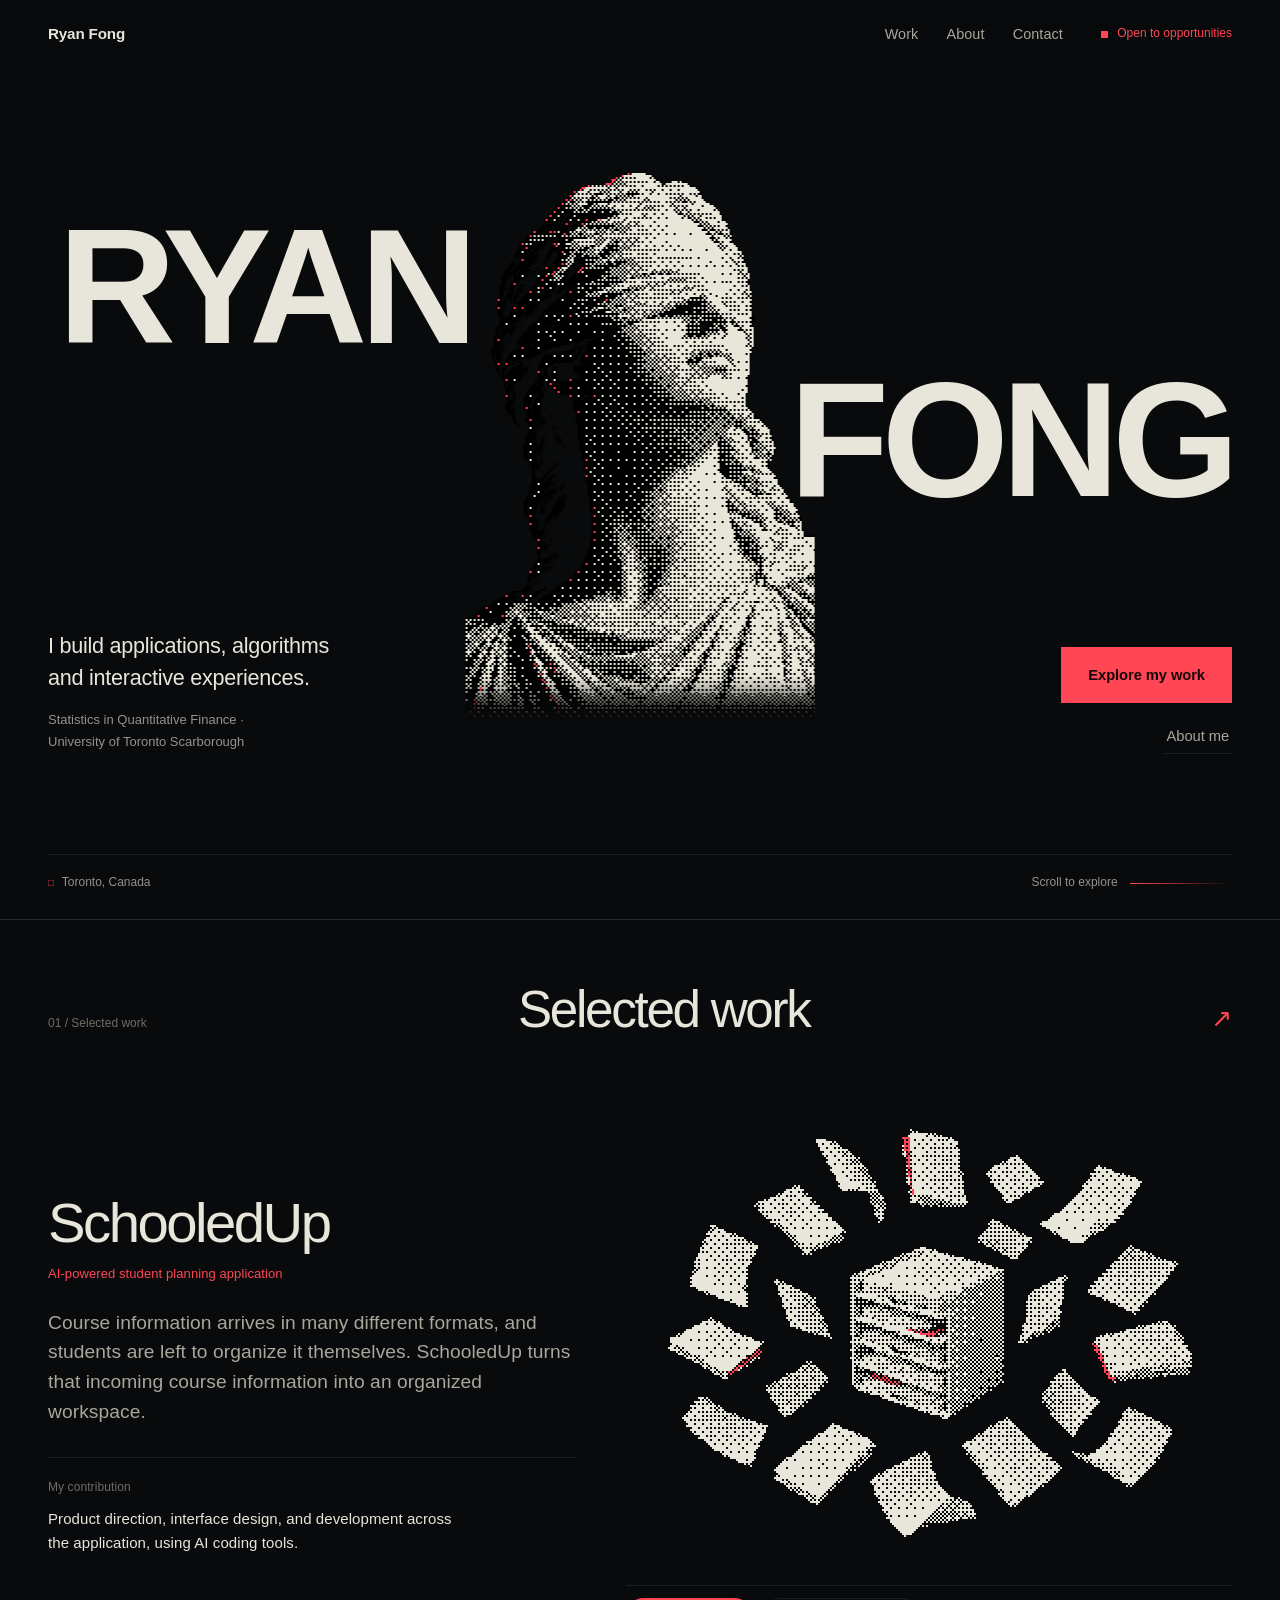
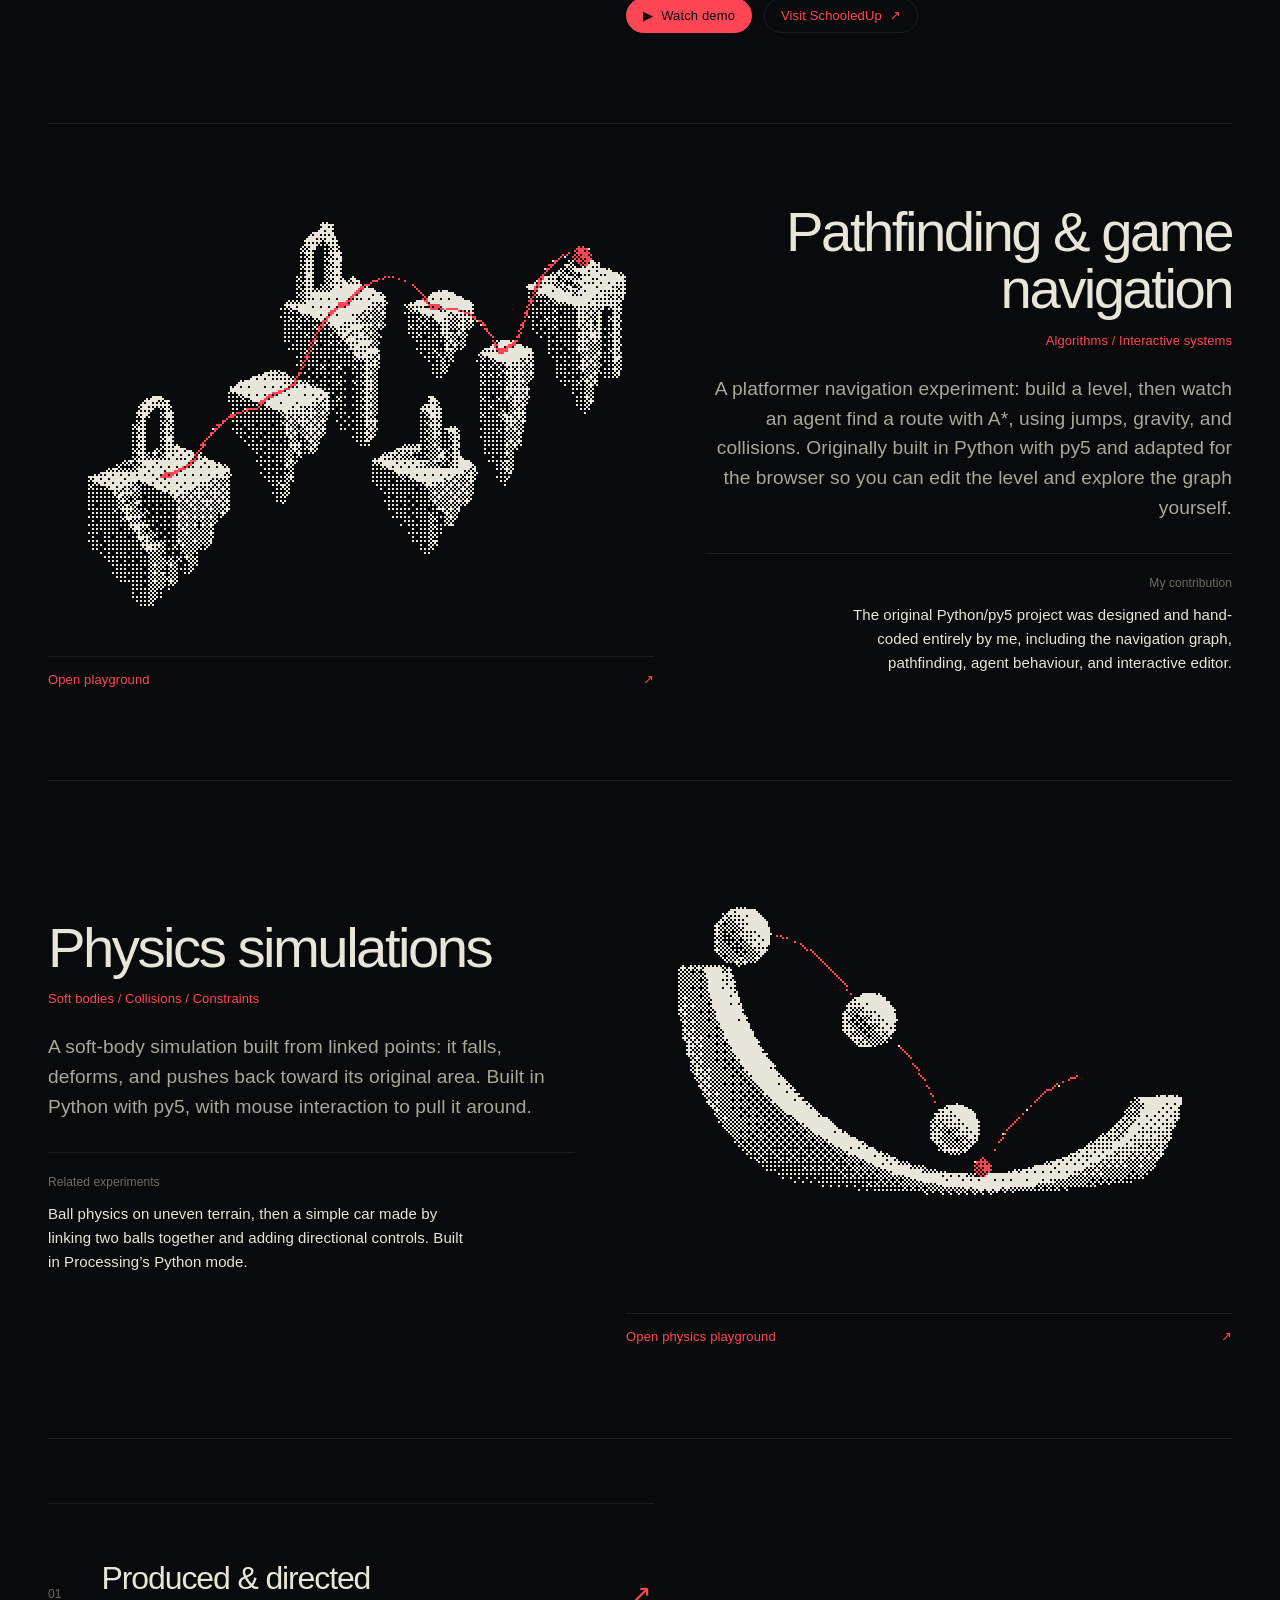
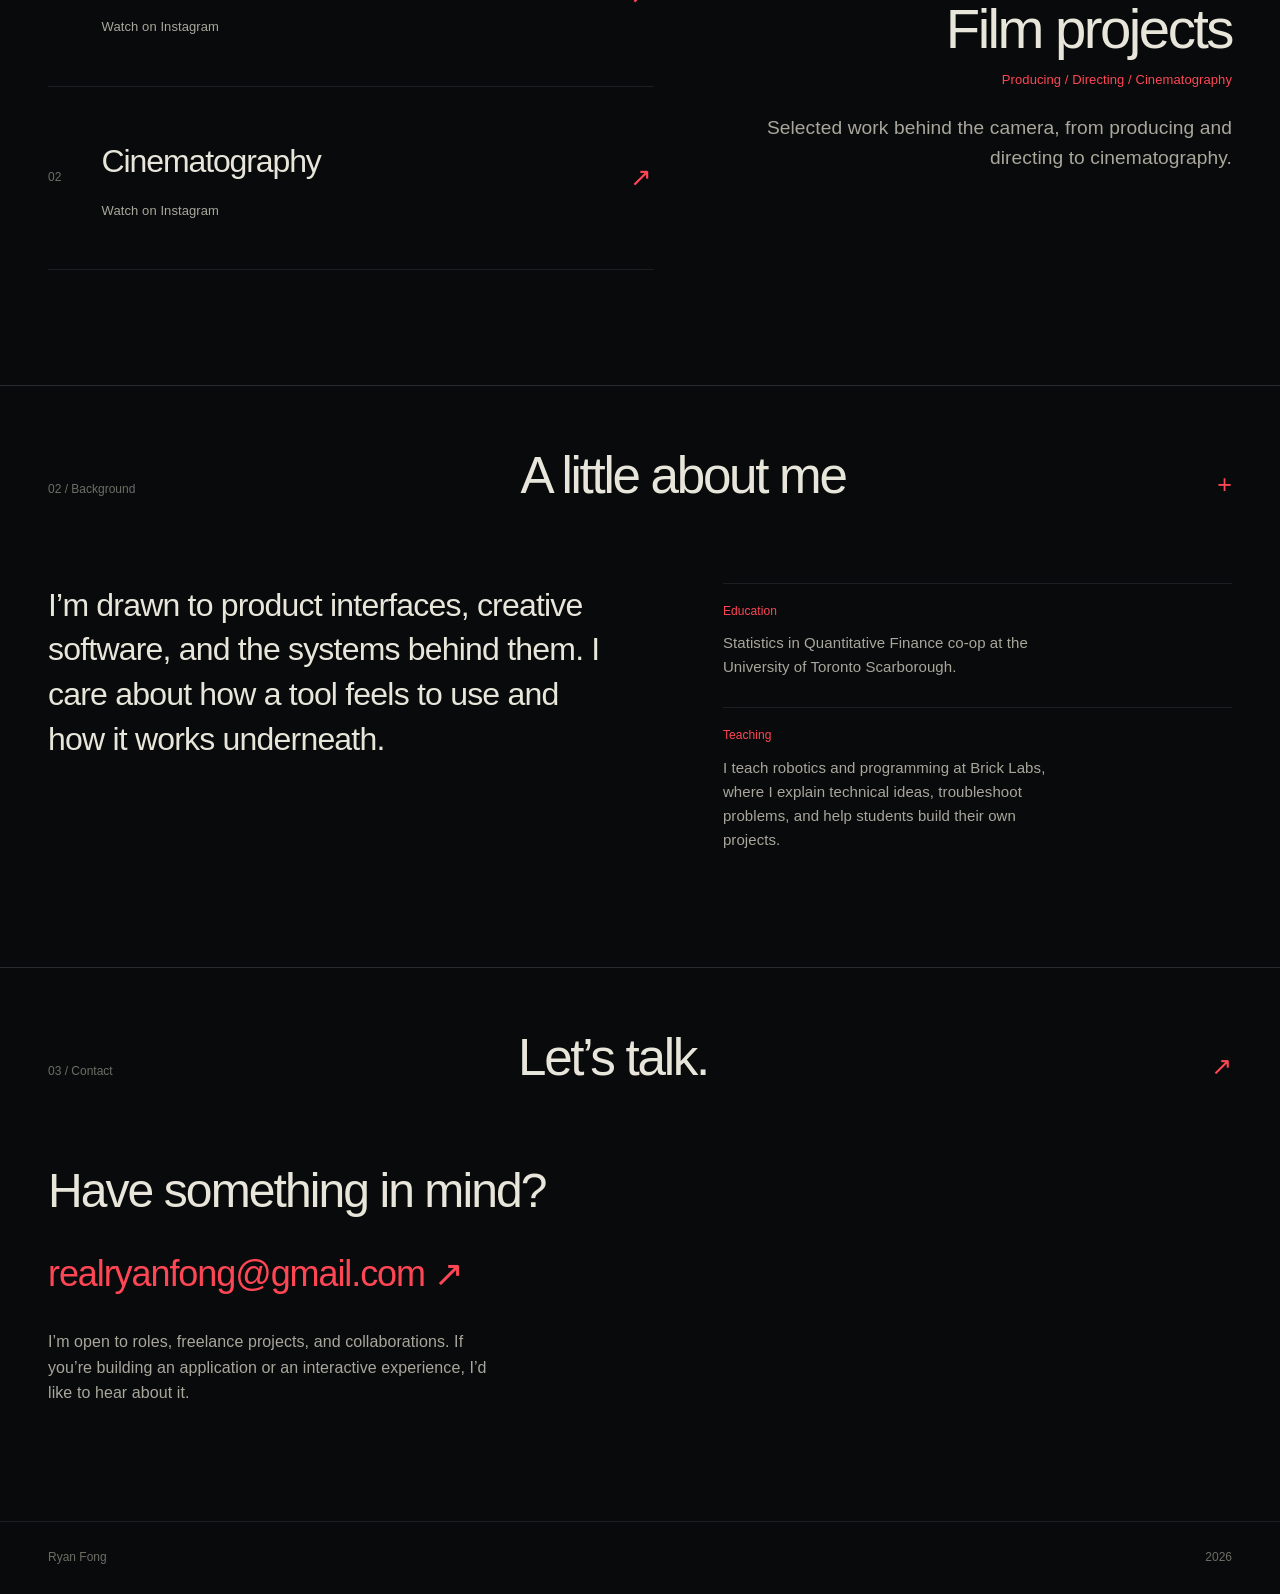
==== commit b0b93850: "Simplify about section punctuation" ====
--- a/index.html
+++ b/index.html
@@ -166,7 +166,7 @@
     <div class="wrap"><div class="skeleton-heading"><span class="section-tag">02 / Background</span><h2 id="about-title">A little about me</h2><span aria-hidden="true">+</span></div>
       <div class="body-section__content">
         <div class="about-grid">
-          <p class="about-grid__lead">I’m drawn to product interfaces, creative software, and the systems behind them — how a tool feels to use and how it works underneath.</p>
+          <p class="about-grid__lead">I’m drawn to product interfaces, creative software, and the systems behind them. I care about how a tool feels to use and how it works underneath.</p>
           <dl class="about-facts">
             <div>
               <dt>Education</dt>
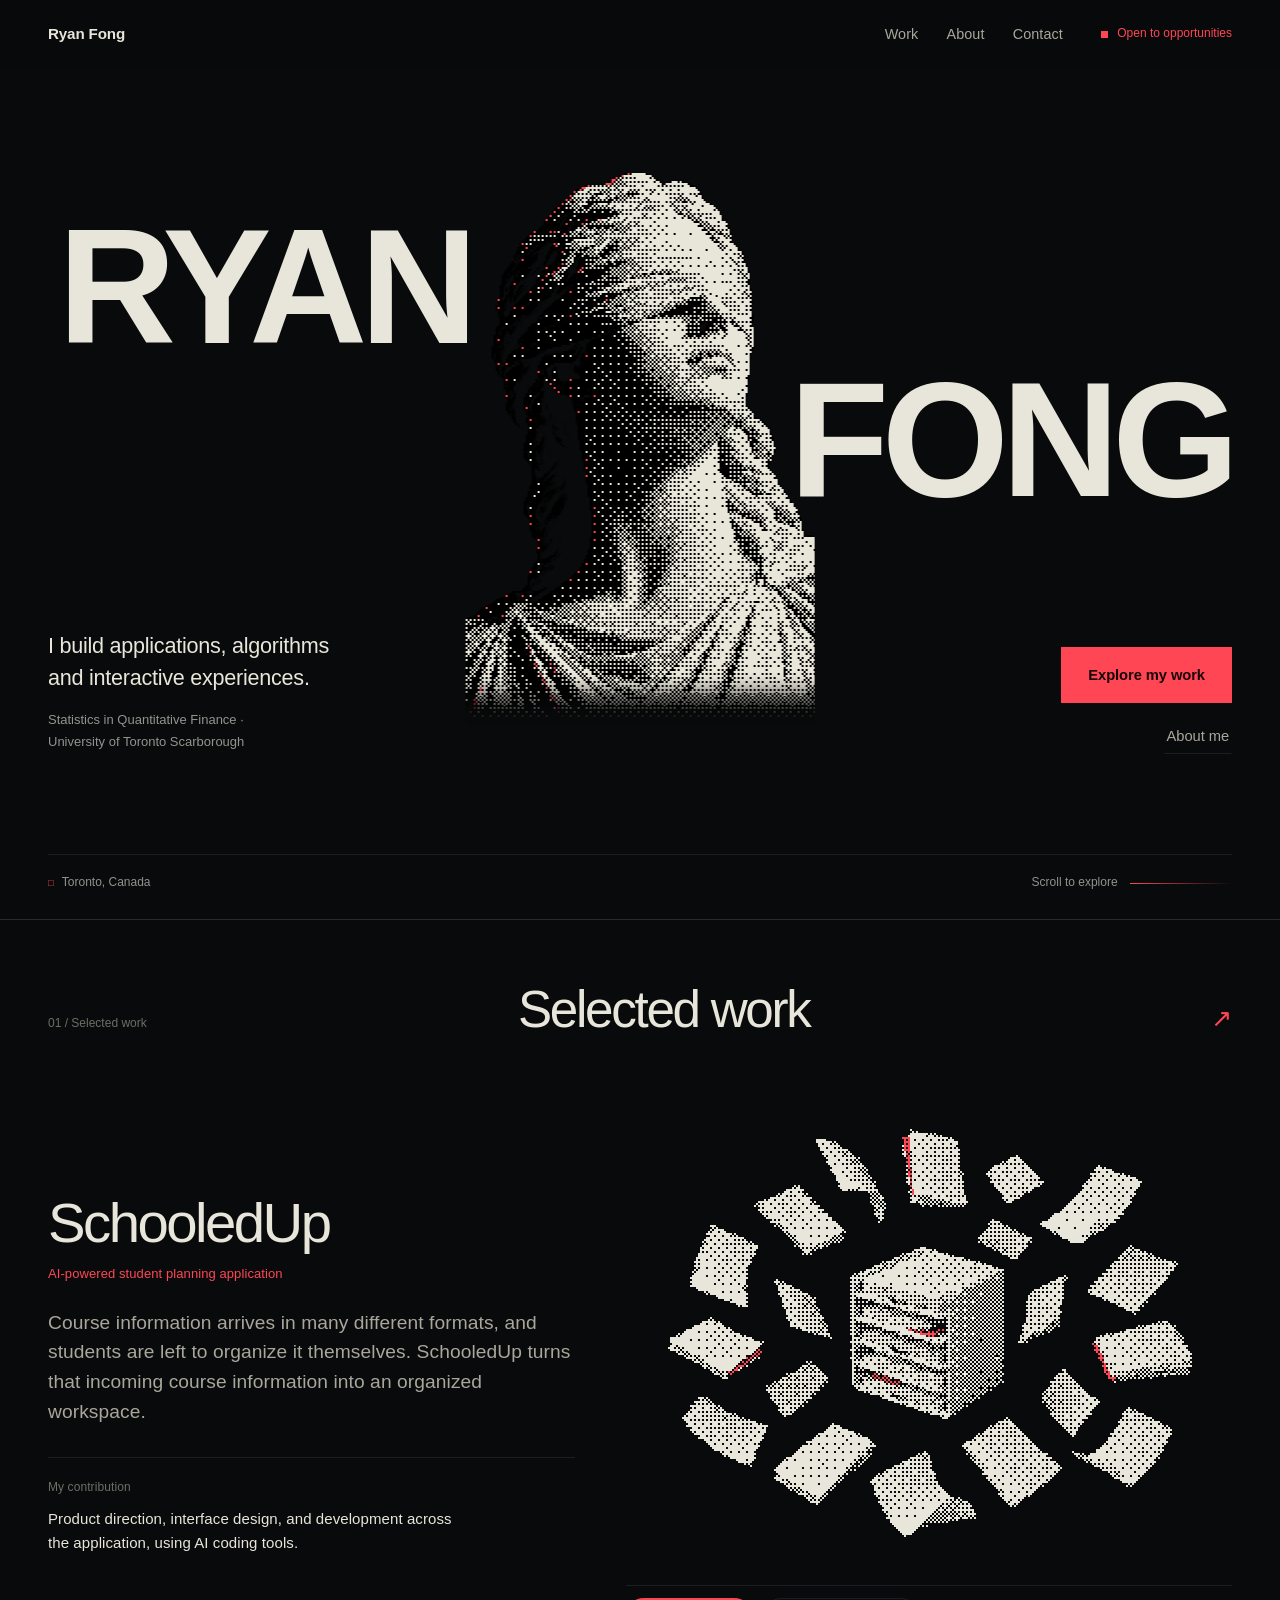
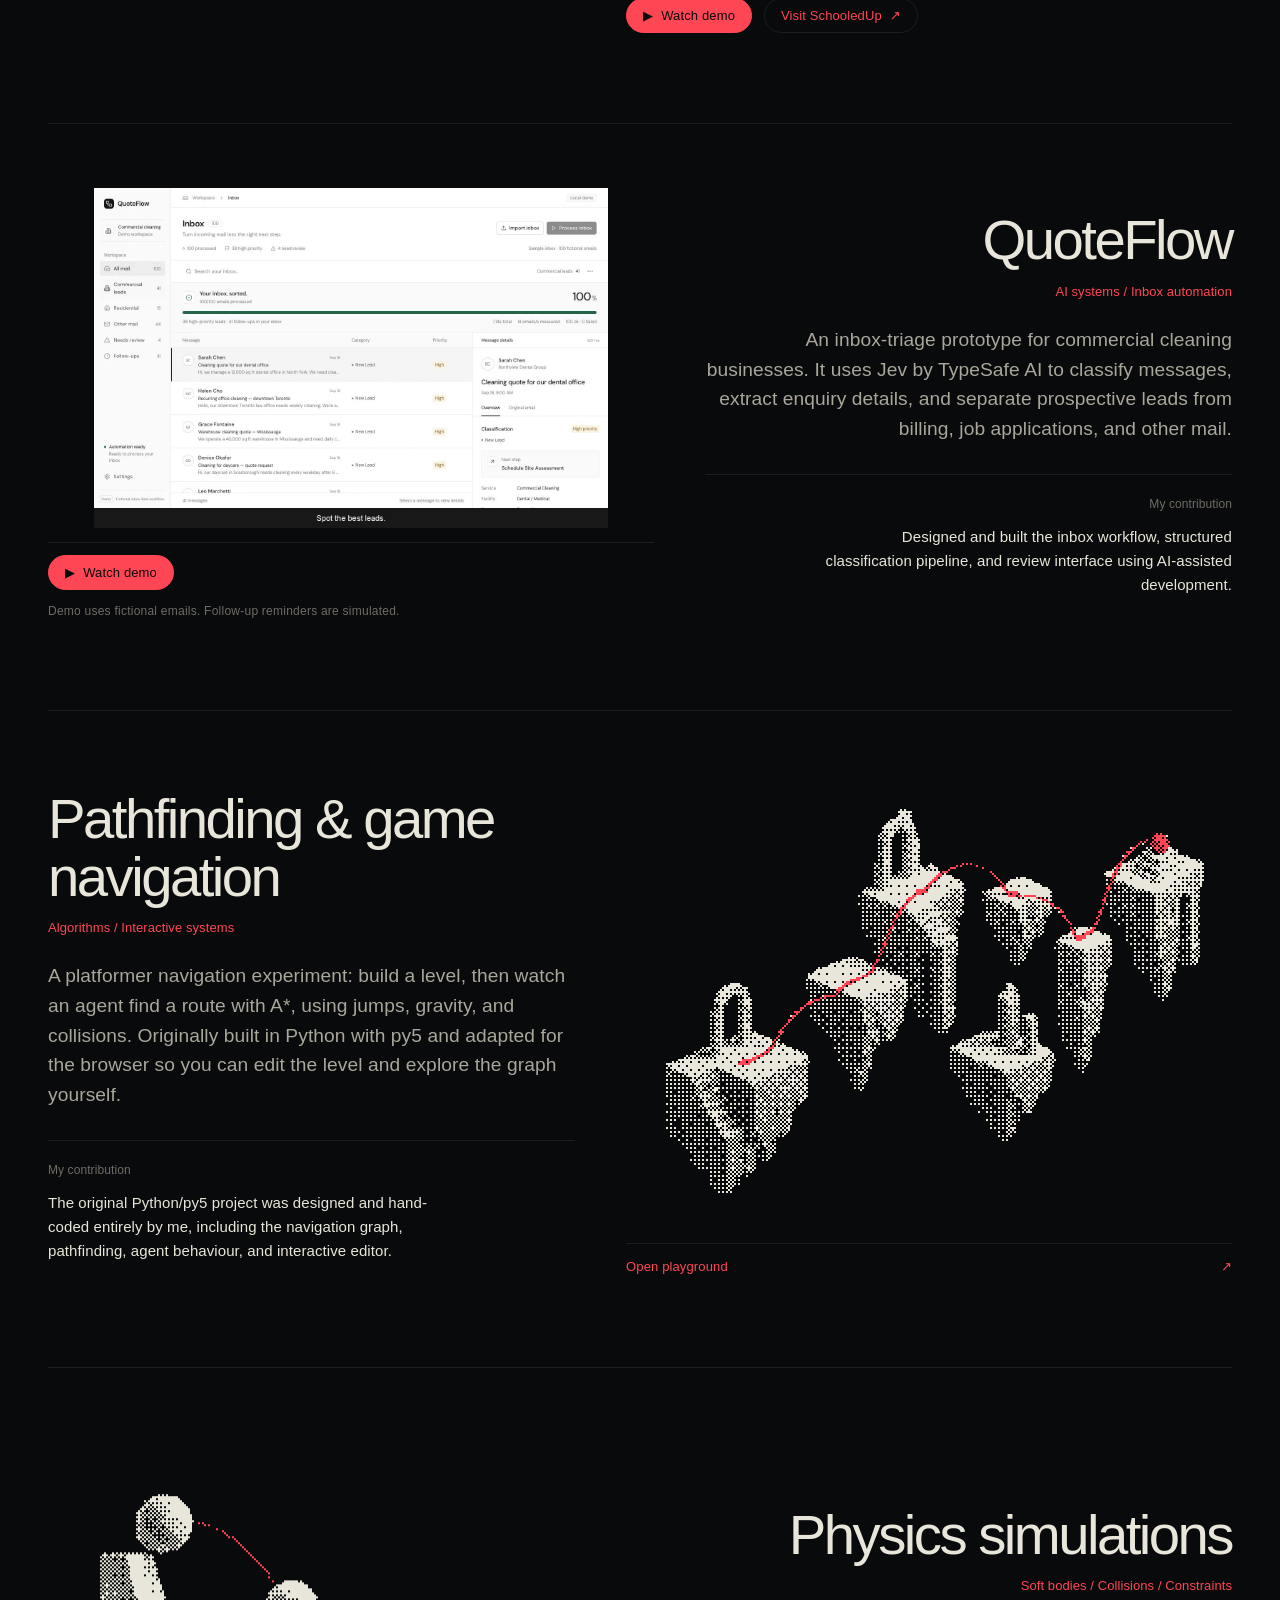
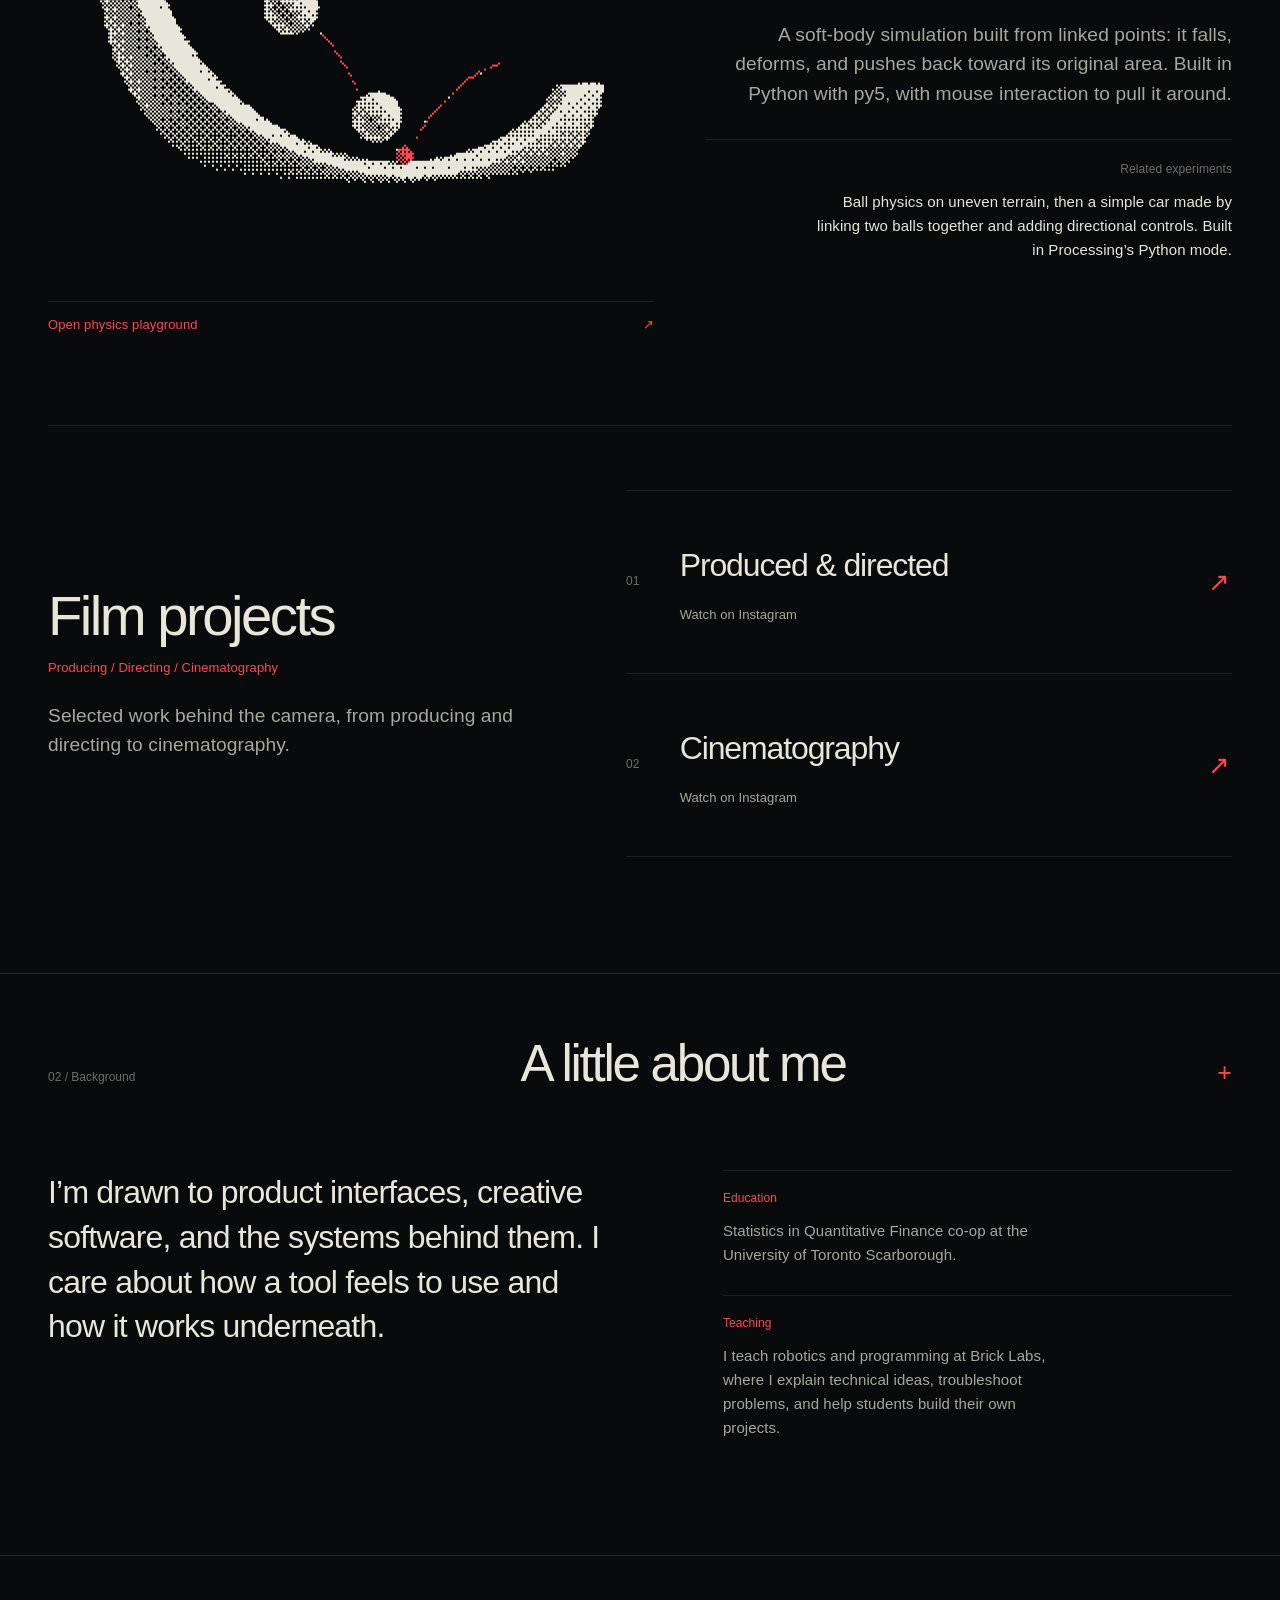
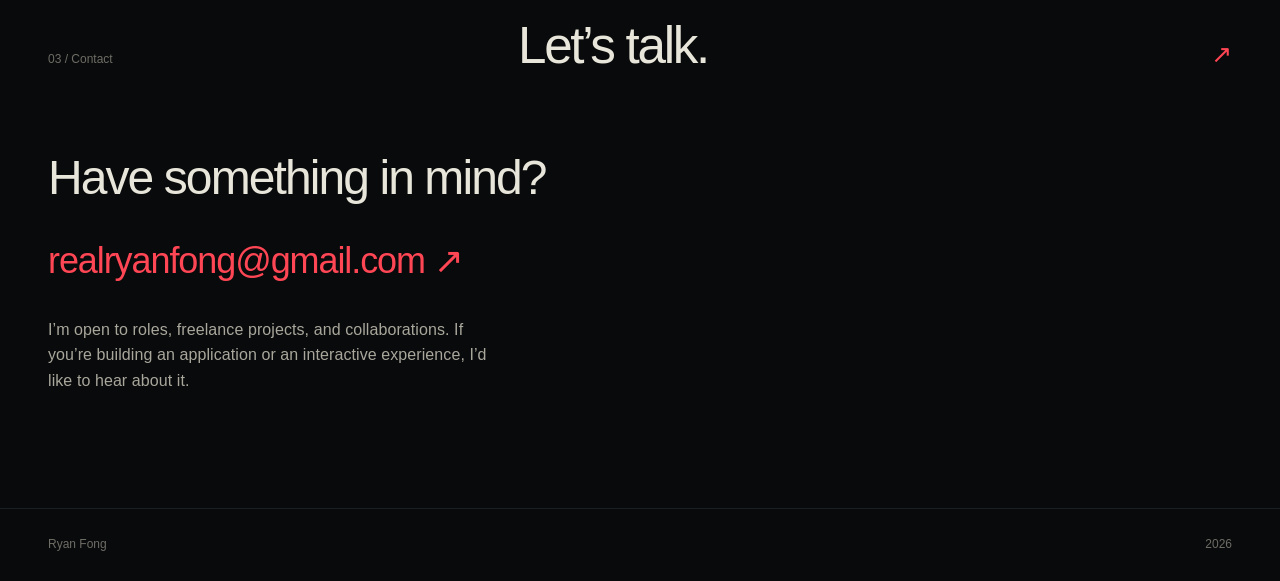
==== commit 3e31fbd5: "Add QuoteFlow project with Jev workflow and v2 demo" ====
--- a/index.html
+++ b/index.html
@@ -9,7 +9,7 @@
 <meta name="theme-color" content="#090a0b" />
 <link rel="stylesheet" href="styles.css" />
 <link rel="stylesheet" href="hero-tuning.css?v=20260921-nav" />
-<link rel="stylesheet" href="body-content.css?v=20260921-film" />
+<link rel="stylesheet" href="body-content.css?v=20260921-quoteflow-v2" />
 </head>
 <body>
 
@@ -102,6 +102,32 @@
             </div>
           </div>
         </article>
+        <article class="work-entry" id="quoteflow">
+          <div class="work-entry__copy">
+            <h3 class="work-entry__title">QuoteFlow</h3>
+            <p class="work-entry__subtitle">AI systems / Inbox automation</p>
+            <p class="work-entry__body">An inbox-triage prototype for commercial cleaning businesses. It uses Jev by TypeSafe AI to classify messages, extract enquiry details, and separate prospective leads from billing, job applications, and other mail.</p>
+            <dl class="work-entry__meta">
+              <div>
+                <dt>My contribution</dt>
+                <dd>Designed and built the inbox workflow, structured classification pipeline, and review interface using AI-assisted development.</dd>
+              </div>
+            </dl>
+          </div>
+          <div class="work-entry__media">
+            <figure class="work-entry__art">
+              <button class="work-entry__art-frame work-entry__art-frame--button" type="button" data-video-open="quoteflow-demo" aria-label="Play the QuoteFlow demo">
+                <img class="work-entry__art-img" src="assets/projects/quoteflow-demo-v2-poster.jpg" alt="QuoteFlow inbox triage interface showing classified email enquiries" decoding="async" />
+              </button>
+            </figure>
+            <div class="work-entry__actions">
+              <button class="work-entry__action work-entry__action--demo" type="button" data-video-open="quoteflow-demo">
+                <span aria-hidden="true">&#9654;</span> Watch demo
+              </button>
+            </div>
+            <p class="work-entry__note">Demo uses fictional emails. Follow-up reminders are simulated.</p>
+          </div>
+        </article>
         <article class="work-entry" id="pathfinding">
           <div class="work-entry__copy">
             <h3 class="work-entry__title">Pathfinding &amp; game navigation</h3>
@@ -212,9 +238,21 @@
   </div>
 </dialog>
 
+<dialog class="project-video" id="quoteflow-demo" aria-labelledby="quoteflow-demo-title">
+  <div class="project-video__inner">
+    <header class="project-video__head">
+      <h2 class="project-video__title" id="quoteflow-demo-title">QuoteFlow demo</h2>
+      <button class="project-video__close" type="button" data-video-close aria-label="Close demo">&#10005;</button>
+    </header>
+    <div class="project-video__stage">
+      <video class="project-video__video" controls playsinline preload="none" muted poster="assets/projects/quoteflow-demo-v2-poster.jpg" src="assets/projects/quoteflow-demo-v2.mp4"></video>
+    </div>
+  </div>
+</dialog>
+
 <script src="sculpture.js" defer></script>
 <script src="project-art.js" defer></script>
 <script src="hero-scroll.js" defer></script>
-<script src="project-video.js" defer></script>
+<script src="project-video.js?v=20260921-quoteflow" defer></script>
 </body>
 </html>
--- a/body-content.css
+++ b/body-content.css
@@ -231,6 +231,38 @@
 
 .work-entry__media { min-width: 0; }
 
+/* Clickable project artwork: a button that keeps the frame styling. */
+.work-entry__art-frame--button {
+  padding: 0;
+  border: 0;
+  background: transparent;
+  cursor: pointer;
+  -webkit-appearance: none;
+  appearance: none;
+}
+
+.work-entry__art-frame--button:focus-visible {
+  outline: 2px solid var(--crimson, #ff4655);
+  outline-offset: 4px;
+}
+
+.work-entry__art-frame--button .work-entry__art-img {
+  transition: transform 0.3s ease;
+}
+
+.work-entry__art-frame--button:hover .work-entry__art-img,
+.work-entry__art-frame--button:focus-visible .work-entry__art-img {
+  transform: scale(1.015);
+}
+
+.work-entry__note {
+  margin-top: 12px;
+  color: var(--paper-faint, #6e6d66);
+  font-size: 12px;
+  letter-spacing: 0.02em;
+  line-height: 1.5;
+}
+
 .work-entry__actions {
   display: flex;
   flex-wrap: wrap;
@@ -365,7 +397,9 @@
 .project-video__video {
   display: block;
   width: 100%;
-  max-height: min(72vh, 100%);
+  max-height: calc(92vh - 110px);
+  max-height: calc(92dvh - 110px);
+  object-fit: contain;
   height: auto;
   background: #000;
 }
@@ -400,3 +434,7 @@
 .film-project__arrow { color: var(--crimson, #ff4655); font-size: 26px; }
 .film-project:hover strong, .film-project:hover .film-project__watch { color: var(--crimson, #ff4655); }
 .film-project:focus-visible { outline: 2px solid var(--crimson); outline-offset: 6px; }
+
+#quoteflow .work-entry__art { aspect-ratio: auto; }
+#quoteflow .work-entry__art-frame { aspect-ratio: 16 / 9; }
+#quoteflow .work-entry__art-img { object-fit: contain; }
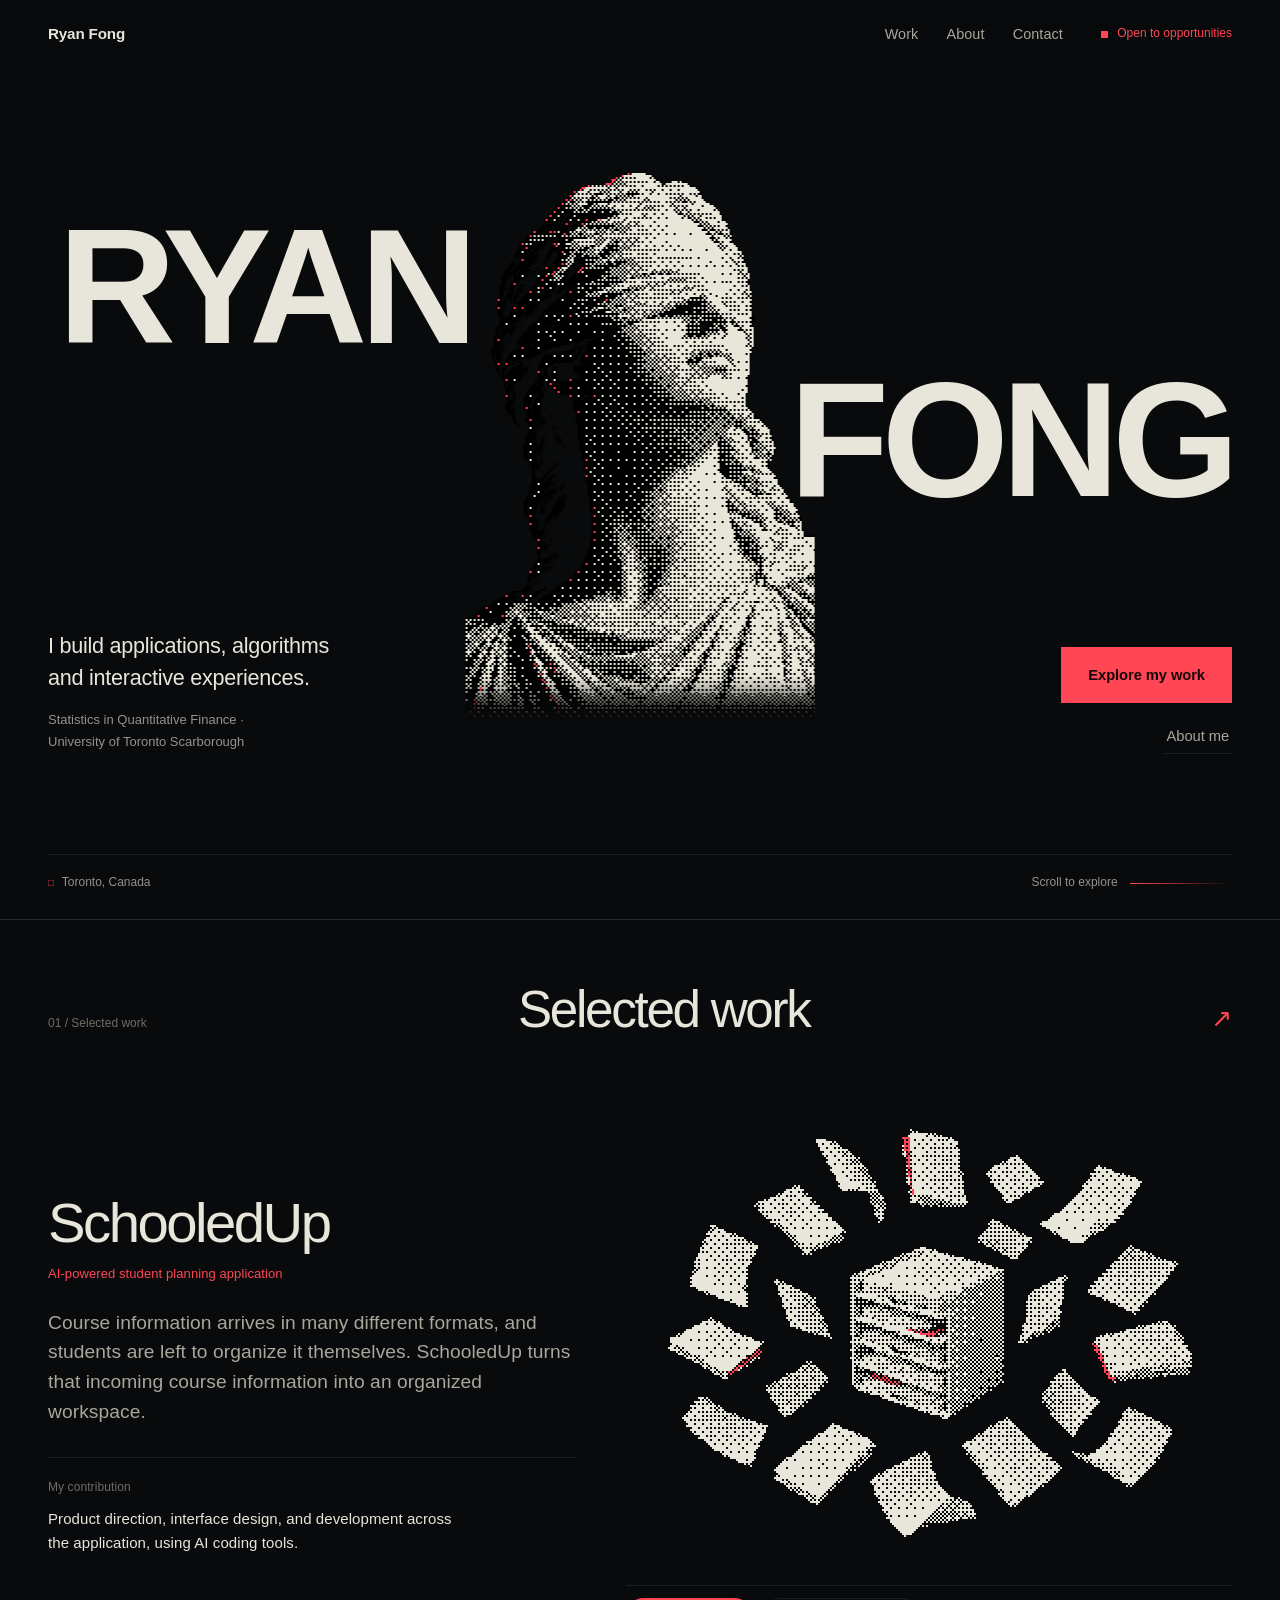
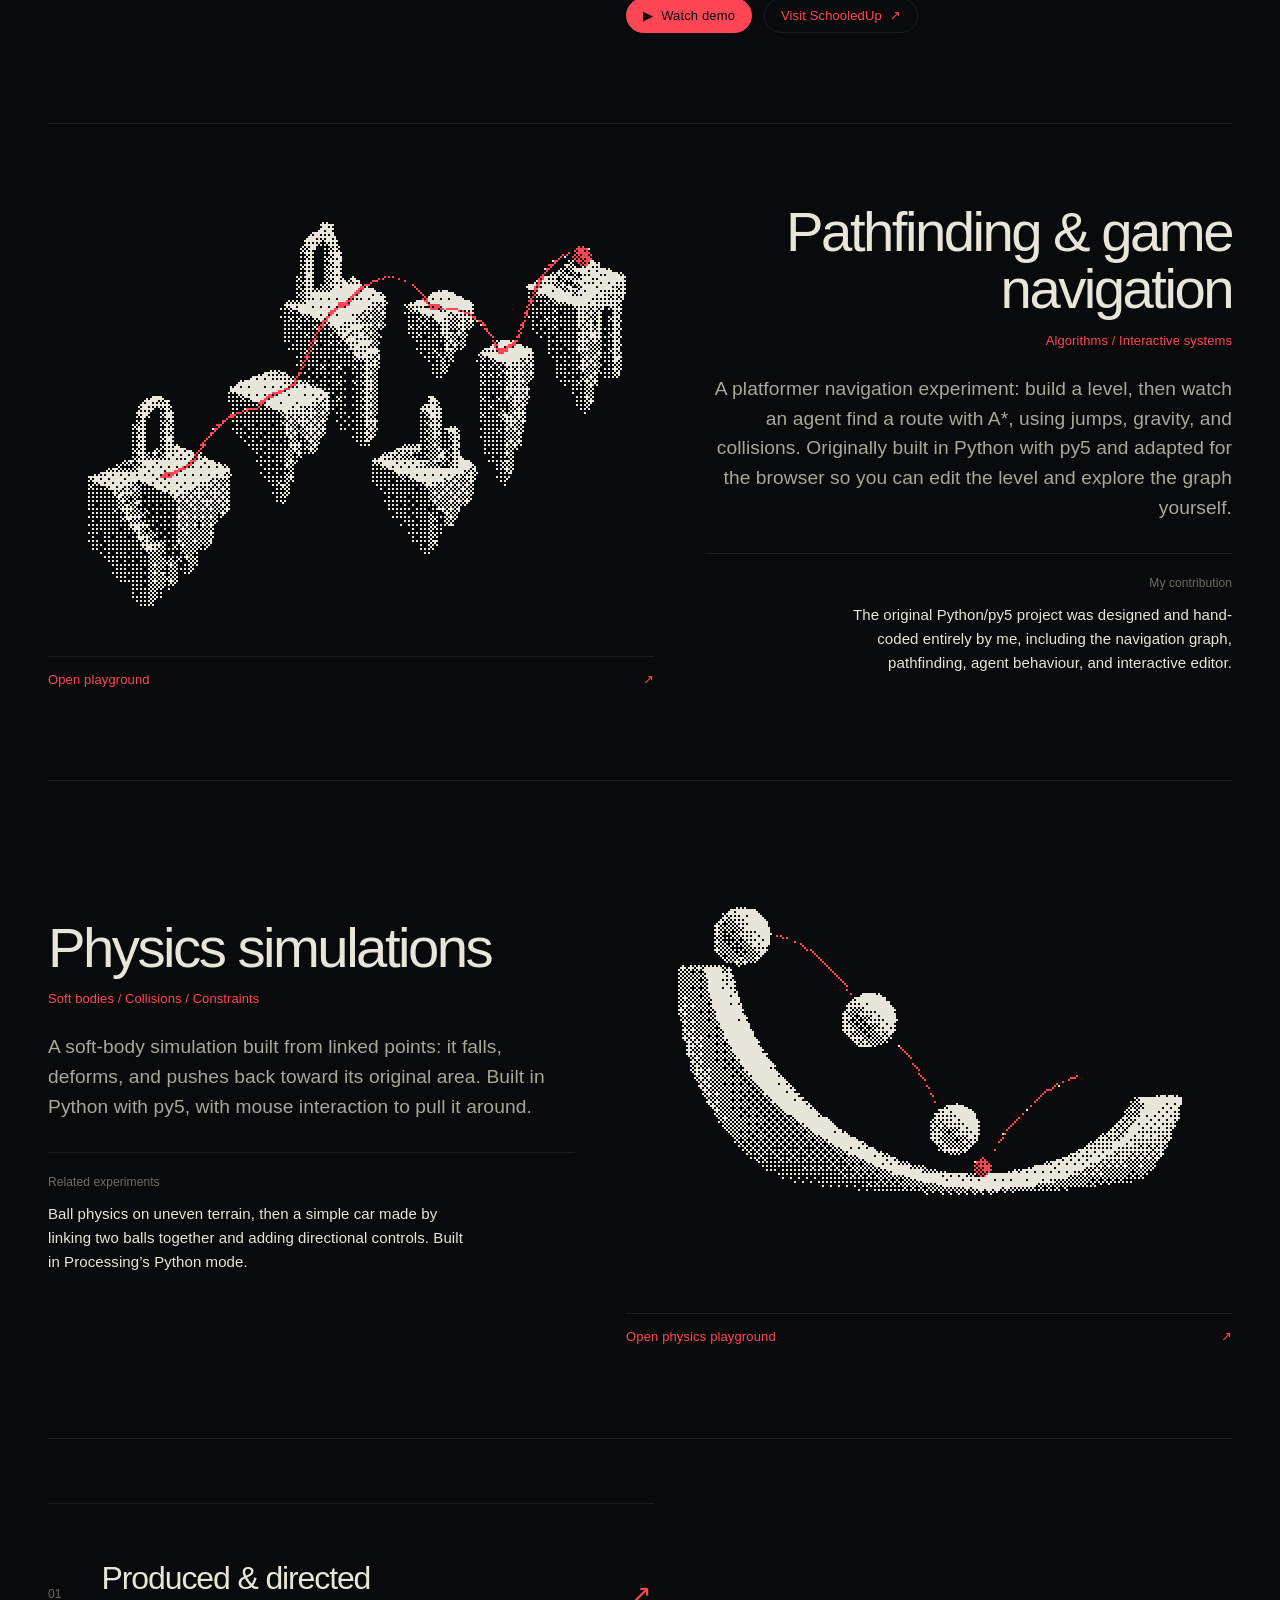
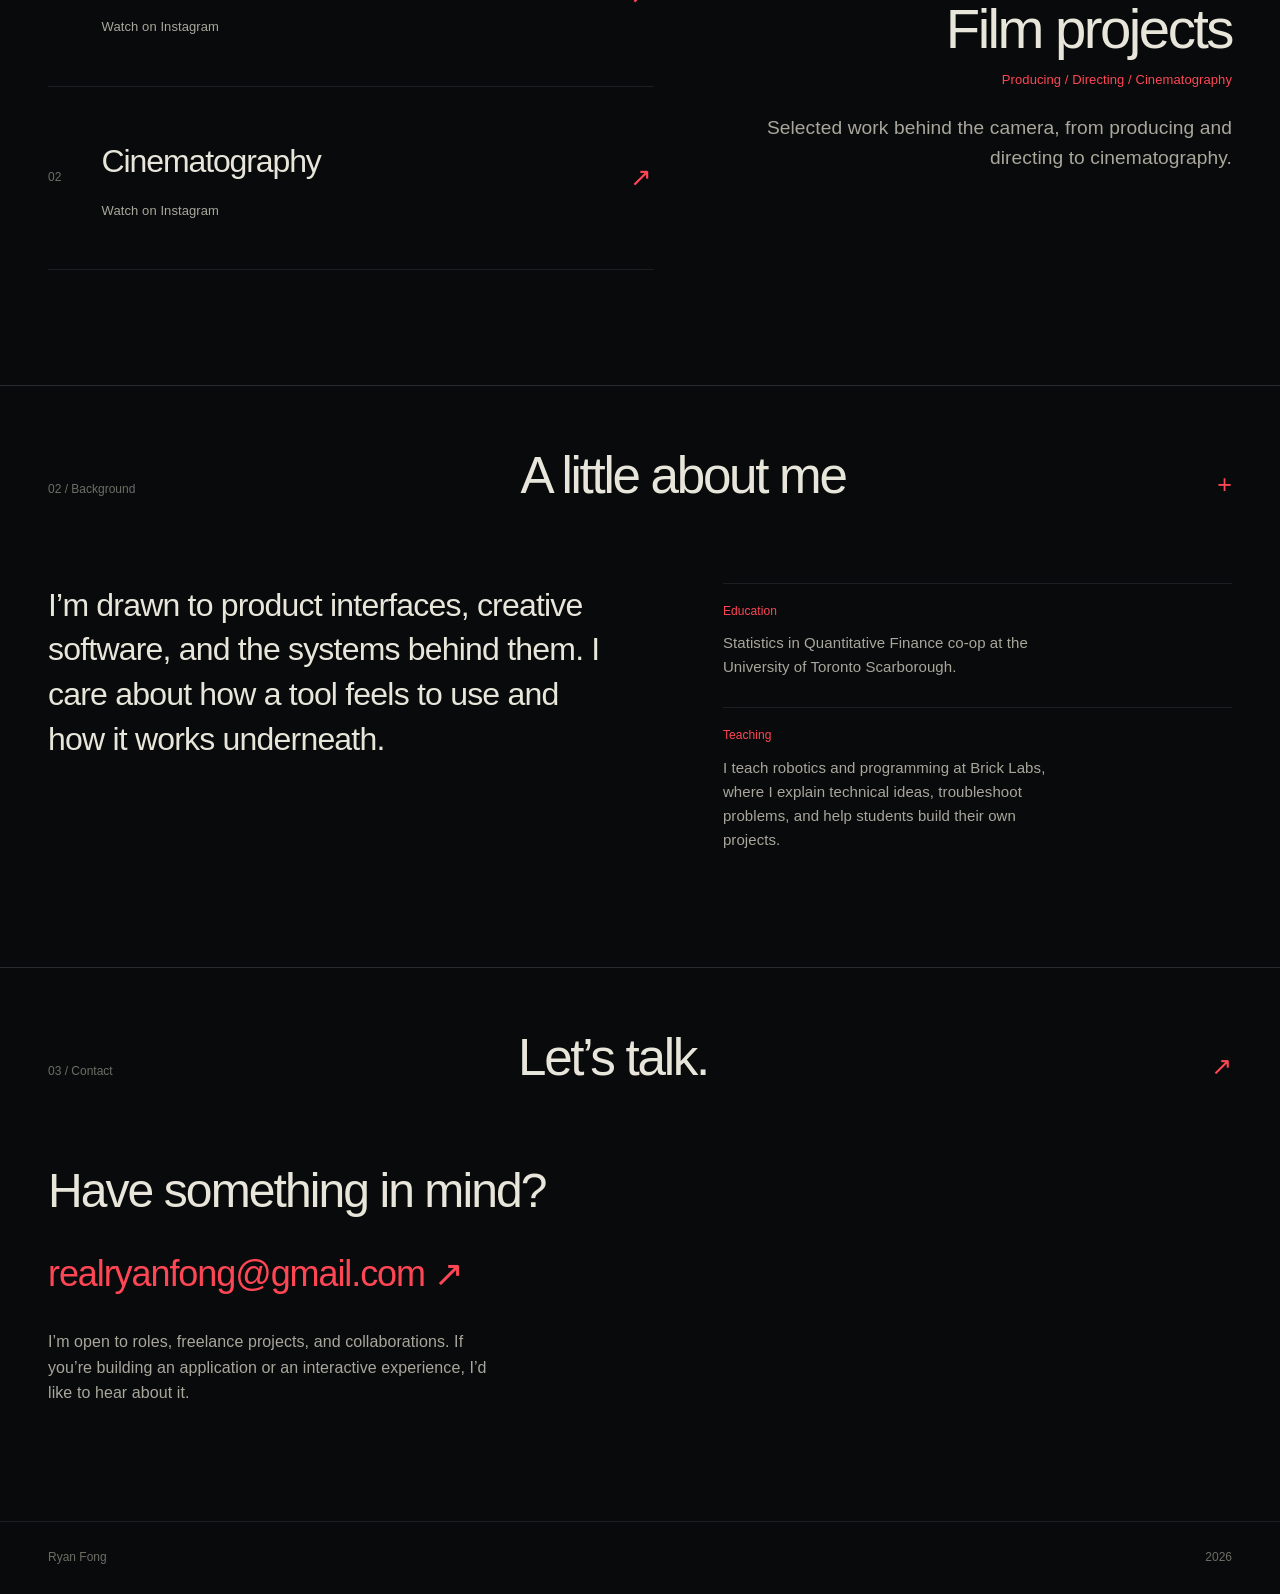
==== commit f7643c5d: "Remove QuoteFlow from portfolio for now" ====
--- a/index.html
+++ b/index.html
@@ -9,7 +9,7 @@
 <meta name="theme-color" content="#090a0b" />
 <link rel="stylesheet" href="styles.css" />
 <link rel="stylesheet" href="hero-tuning.css?v=20260921-nav" />
-<link rel="stylesheet" href="body-content.css?v=20260921-quoteflow-v2" />
+<link rel="stylesheet" href="body-content.css?v=20260921-work" />
 </head>
 <body>
 
@@ -100,32 +100,6 @@
               </button>
               <a class="work-entry__action work-entry__action--link" href="https://schooledup.app">Visit SchooledUp <span aria-hidden="true">&#8599;</span></a>
             </div>
-          </div>
-        </article>
-        <article class="work-entry" id="quoteflow">
-          <div class="work-entry__copy">
-            <h3 class="work-entry__title">QuoteFlow</h3>
-            <p class="work-entry__subtitle">AI systems / Inbox automation</p>
-            <p class="work-entry__body">An inbox-triage prototype for commercial cleaning businesses. It uses Jev by TypeSafe AI to classify messages, extract enquiry details, and separate prospective leads from billing, job applications, and other mail.</p>
-            <dl class="work-entry__meta">
-              <div>
-                <dt>My contribution</dt>
-                <dd>Designed and built the inbox workflow, structured classification pipeline, and review interface using AI-assisted development.</dd>
-              </div>
-            </dl>
-          </div>
-          <div class="work-entry__media">
-            <figure class="work-entry__art">
-              <button class="work-entry__art-frame work-entry__art-frame--button" type="button" data-video-open="quoteflow-demo" aria-label="Play the QuoteFlow demo">
-                <img class="work-entry__art-img" src="assets/projects/quoteflow-demo-v2-poster.jpg" alt="QuoteFlow inbox triage interface showing classified email enquiries" decoding="async" />
-              </button>
-            </figure>
-            <div class="work-entry__actions">
-              <button class="work-entry__action work-entry__action--demo" type="button" data-video-open="quoteflow-demo">
-                <span aria-hidden="true">&#9654;</span> Watch demo
-              </button>
-            </div>
-            <p class="work-entry__note">Demo uses fictional emails. Follow-up reminders are simulated.</p>
           </div>
         </article>
         <article class="work-entry" id="pathfinding">
@@ -238,21 +212,11 @@
   </div>
 </dialog>
 
-<dialog class="project-video" id="quoteflow-demo" aria-labelledby="quoteflow-demo-title">
-  <div class="project-video__inner">
-    <header class="project-video__head">
-      <h2 class="project-video__title" id="quoteflow-demo-title">QuoteFlow demo</h2>
-      <button class="project-video__close" type="button" data-video-close aria-label="Close demo">&#10005;</button>
-    </header>
-    <div class="project-video__stage">
-      <video class="project-video__video" controls playsinline preload="none" muted poster="assets/projects/quoteflow-demo-v2-poster.jpg" src="assets/projects/quoteflow-demo-v2.mp4"></video>
-    </div>
-  </div>
-</dialog>
+
 
 <script src="sculpture.js" defer></script>
 <script src="project-art.js" defer></script>
 <script src="hero-scroll.js" defer></script>
-<script src="project-video.js?v=20260921-quoteflow" defer></script>
+<script src="project-video.js?v=20260921-video" defer></script>
 </body>
 </html>
--- a/body-content.css
+++ b/body-content.css
@@ -231,38 +231,6 @@
 
 .work-entry__media { min-width: 0; }
 
-/* Clickable project artwork: a button that keeps the frame styling. */
-.work-entry__art-frame--button {
-  padding: 0;
-  border: 0;
-  background: transparent;
-  cursor: pointer;
-  -webkit-appearance: none;
-  appearance: none;
-}
-
-.work-entry__art-frame--button:focus-visible {
-  outline: 2px solid var(--crimson, #ff4655);
-  outline-offset: 4px;
-}
-
-.work-entry__art-frame--button .work-entry__art-img {
-  transition: transform 0.3s ease;
-}
-
-.work-entry__art-frame--button:hover .work-entry__art-img,
-.work-entry__art-frame--button:focus-visible .work-entry__art-img {
-  transform: scale(1.015);
-}
-
-.work-entry__note {
-  margin-top: 12px;
-  color: var(--paper-faint, #6e6d66);
-  font-size: 12px;
-  letter-spacing: 0.02em;
-  line-height: 1.5;
-}
-
 .work-entry__actions {
   display: flex;
   flex-wrap: wrap;
@@ -434,7 +402,3 @@
 .film-project__arrow { color: var(--crimson, #ff4655); font-size: 26px; }
 .film-project:hover strong, .film-project:hover .film-project__watch { color: var(--crimson, #ff4655); }
 .film-project:focus-visible { outline: 2px solid var(--crimson); outline-offset: 6px; }
-
-#quoteflow .work-entry__art { aspect-ratio: auto; }
-#quoteflow .work-entry__art-frame { aspect-ratio: 16 / 9; }
-#quoteflow .work-entry__art-img { object-fit: contain; }
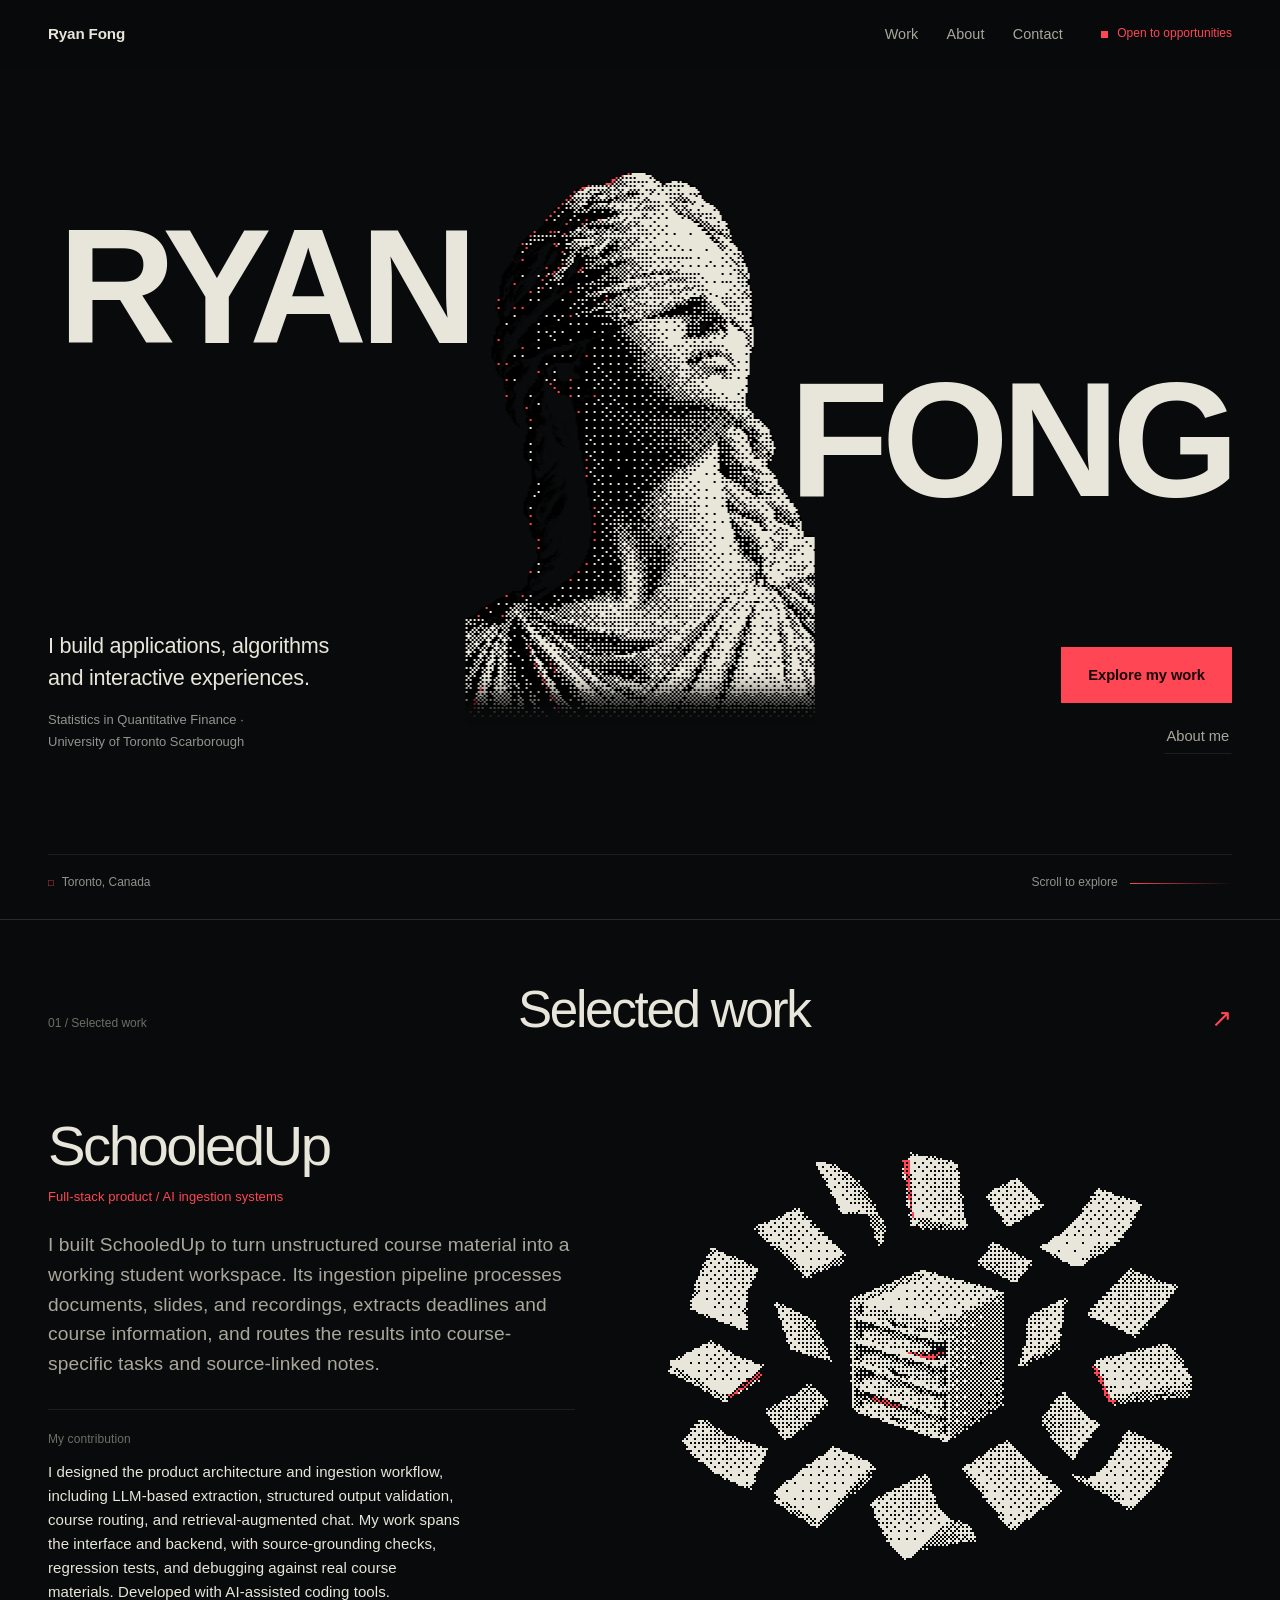
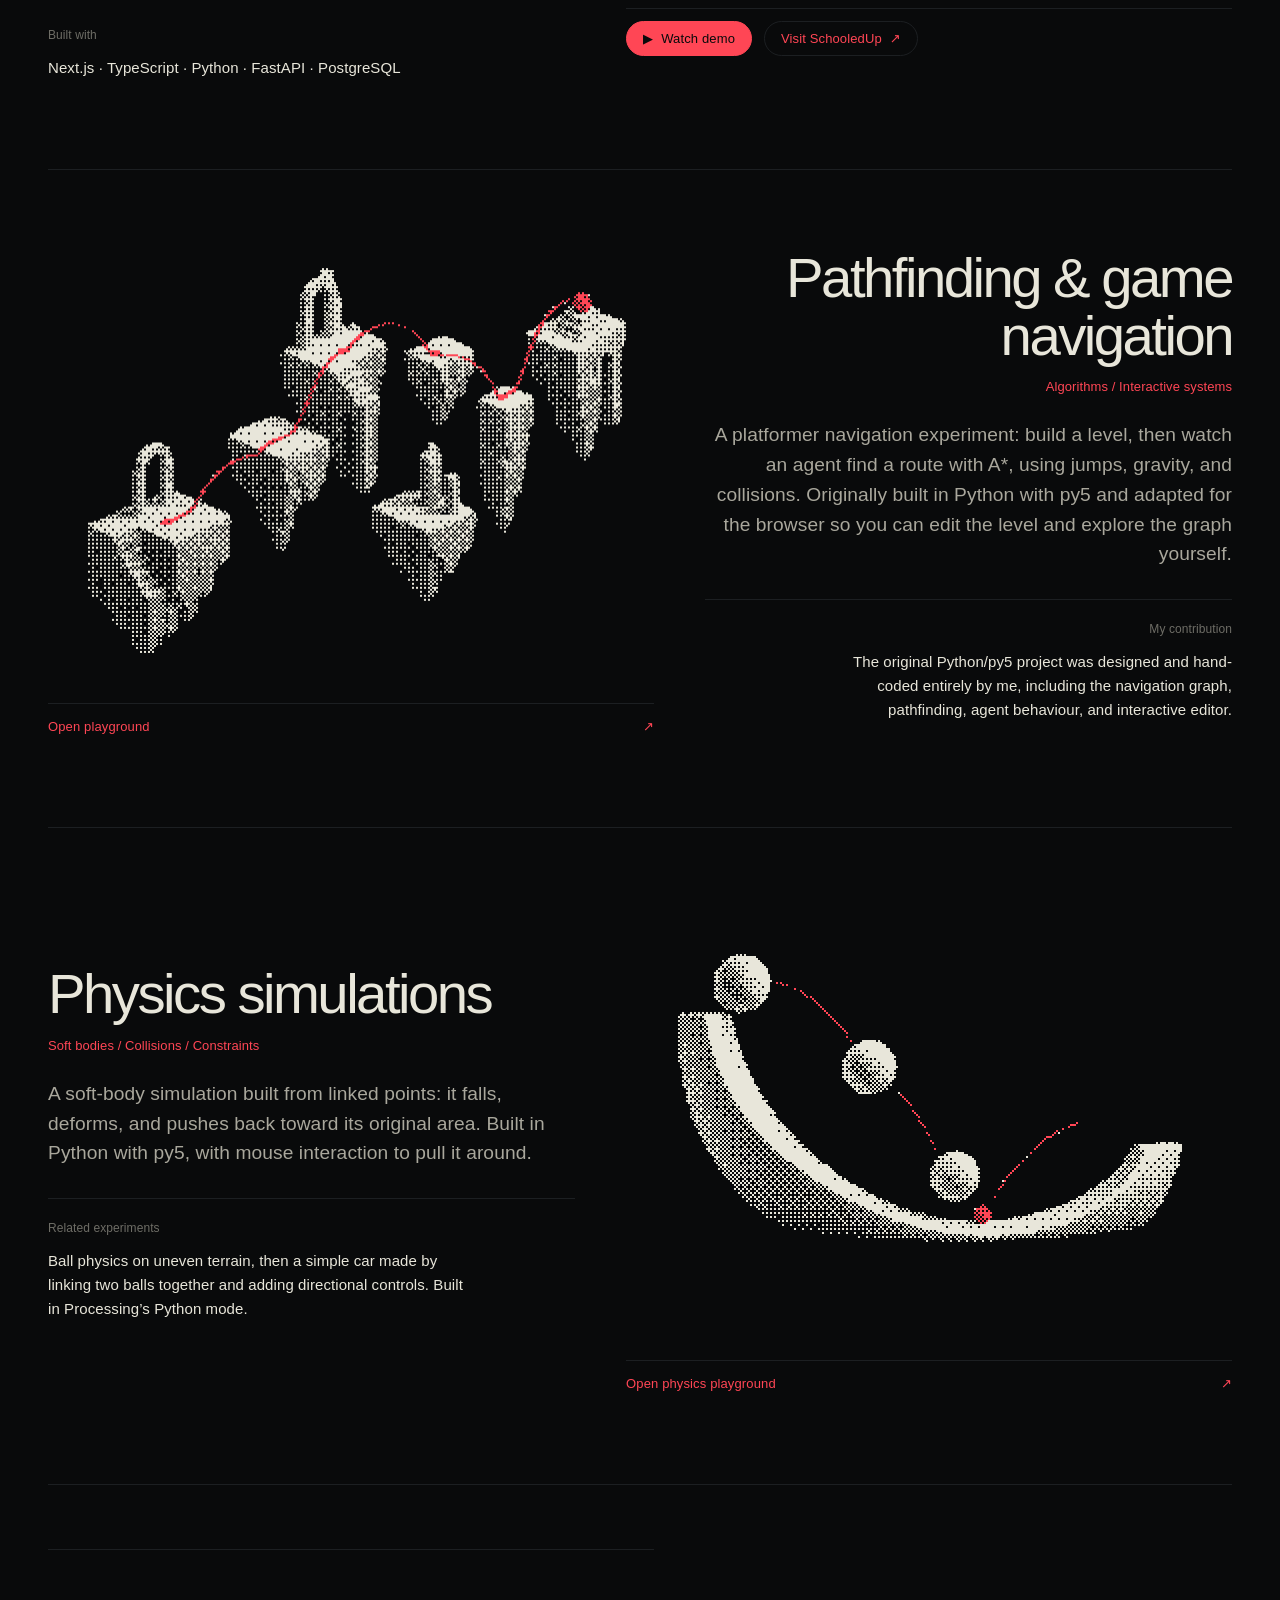
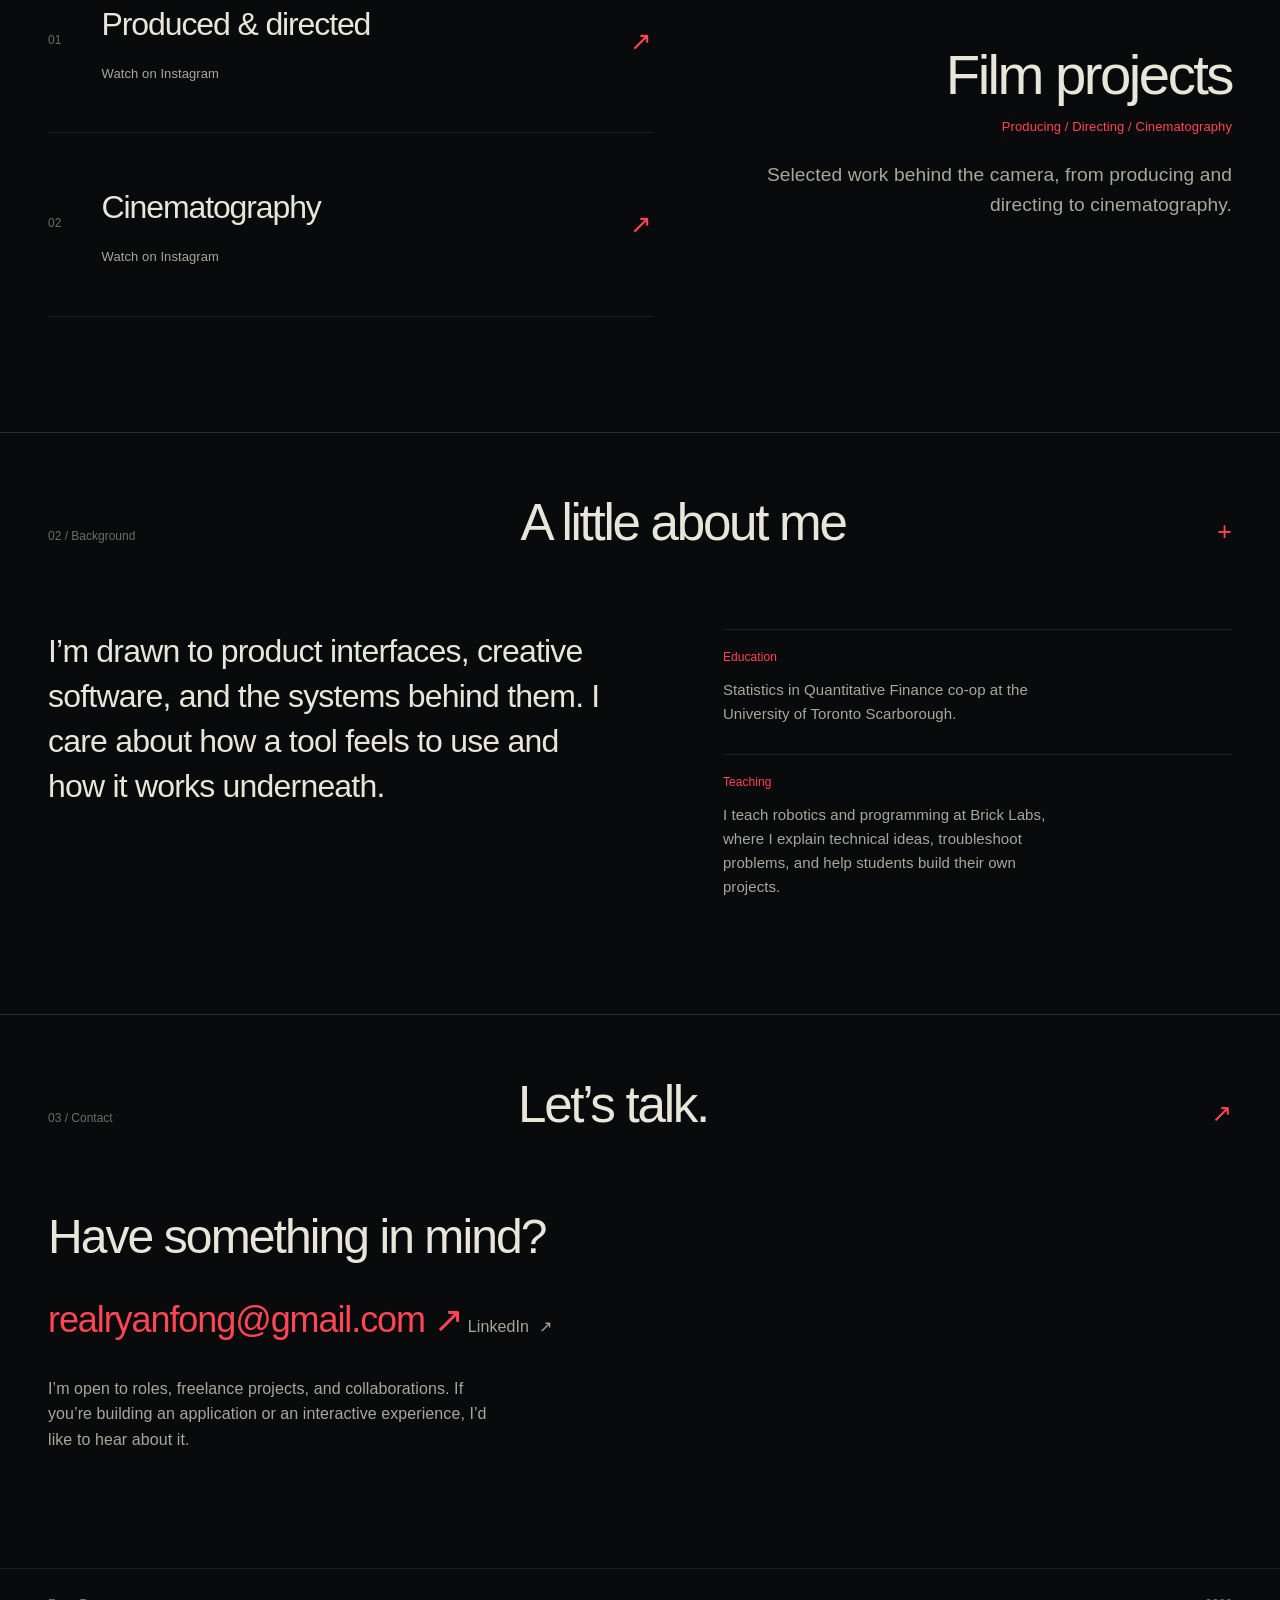
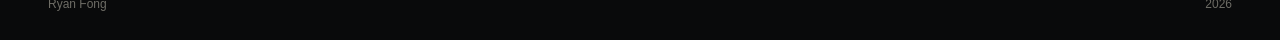
==== commit 61a5f411: "Explain SchooledUp engineering and add LinkedIn contact" ====
--- a/index.html
+++ b/index.html
@@ -3,13 +3,13 @@
 <head>
 <meta charset="utf-8" />
 <meta name="viewport" content="width=device-width, initial-scale=1" />
-<title>Ryan Fong — Statistics &amp; Interactive Work</title>
+<title>Ryan Fong | Software, AI &amp; Interactive Systems</title>
 <meta name="description" content="Ryan Fong builds applications, algorithms and interactive experiences. Studying Statistics in Quantitative Finance at the University of Toronto Scarborough." />
 <meta name="color-scheme" content="dark" />
 <meta name="theme-color" content="#090a0b" />
 <link rel="stylesheet" href="styles.css" />
 <link rel="stylesheet" href="hero-tuning.css?v=20260921-nav" />
-<link rel="stylesheet" href="body-content.css?v=20260921-work" />
+<link rel="stylesheet" href="body-content.css?v=20260921-contact" />
 </head>
 <body>
 
@@ -79,12 +79,16 @@
         <article class="work-entry" id="schooledup">
           <div class="work-entry__copy">
             <h3 class="work-entry__title"><a href="https://schooledup.app">SchooledUp</a></h3>
-            <p class="work-entry__subtitle">AI-powered student planning application</p>
-            <p class="work-entry__body">Course information arrives in many different formats, and students are left to organize it themselves. SchooledUp turns that incoming course information into an organized workspace.</p>
+            <p class="work-entry__subtitle">Full-stack product / AI ingestion systems</p>
+            <p class="work-entry__body">I built SchooledUp to turn unstructured course material into a working student workspace. Its ingestion pipeline processes documents, slides, and recordings, extracts deadlines and course information, and routes the results into course-specific tasks and source-linked notes.</p>
             <dl class="work-entry__meta">
               <div>
                 <dt>My contribution</dt>
-                <dd>Product direction, interface design, and development across the application, using AI coding tools.</dd>
+                <dd>I designed the product architecture and ingestion workflow, including LLM-based extraction, structured output validation, course routing, and retrieval-augmented chat. My work spans the interface and backend, with source-grounding checks, regression tests, and debugging against real course materials. Developed with AI-assisted coding tools.</dd>
+              </div>
+              <div>
+                <dt>Built with</dt>
+                <dd>Next.js · TypeScript · Python · FastAPI · PostgreSQL</dd>
               </div>
             </dl>
           </div>
@@ -186,6 +190,7 @@
       <div class="body-section__content">
         <p class="contact-lead">Have something in mind?</p>
         <a class="contact-email" href="mailto:realryanfong@gmail.com">realryanfong@gmail.com <span aria-hidden="true">↗</span></a>
+        <a class="contact-social" href="https://www.linkedin.com/in/realryanfong/" target="_blank" rel="noopener noreferrer">LinkedIn <span aria-hidden="true">↗</span></a>
         <p class="contact-note">I’m open to roles, freelance projects, and collaborations. If you’re building an application or an interactive experience, I’d like to hear about it.</p>
       </div>
     </div>
--- a/body-content.css
+++ b/body-content.css
@@ -402,3 +402,9 @@
 .film-project__arrow { color: var(--crimson, #ff4655); font-size: 26px; }
 .film-project:hover strong, .film-project:hover .film-project__watch { color: var(--crimson, #ff4655); }
 .film-project:focus-visible { outline: 2px solid var(--crimson); outline-offset: 6px; }
+
+.contact-social { display: inline-flex; align-items: center; gap: 10px; margin-top: 22px; font-size: 16px; color: var(--paper-dim, #a9a79c); }
+.contact-social:hover { color: var(--crimson, #ff4655); }
+.contact-social:focus-visible { outline: 2px solid var(--crimson); outline-offset: 6px; }
+
+.work-entry__meta > div + div { margin-top: 22px; }
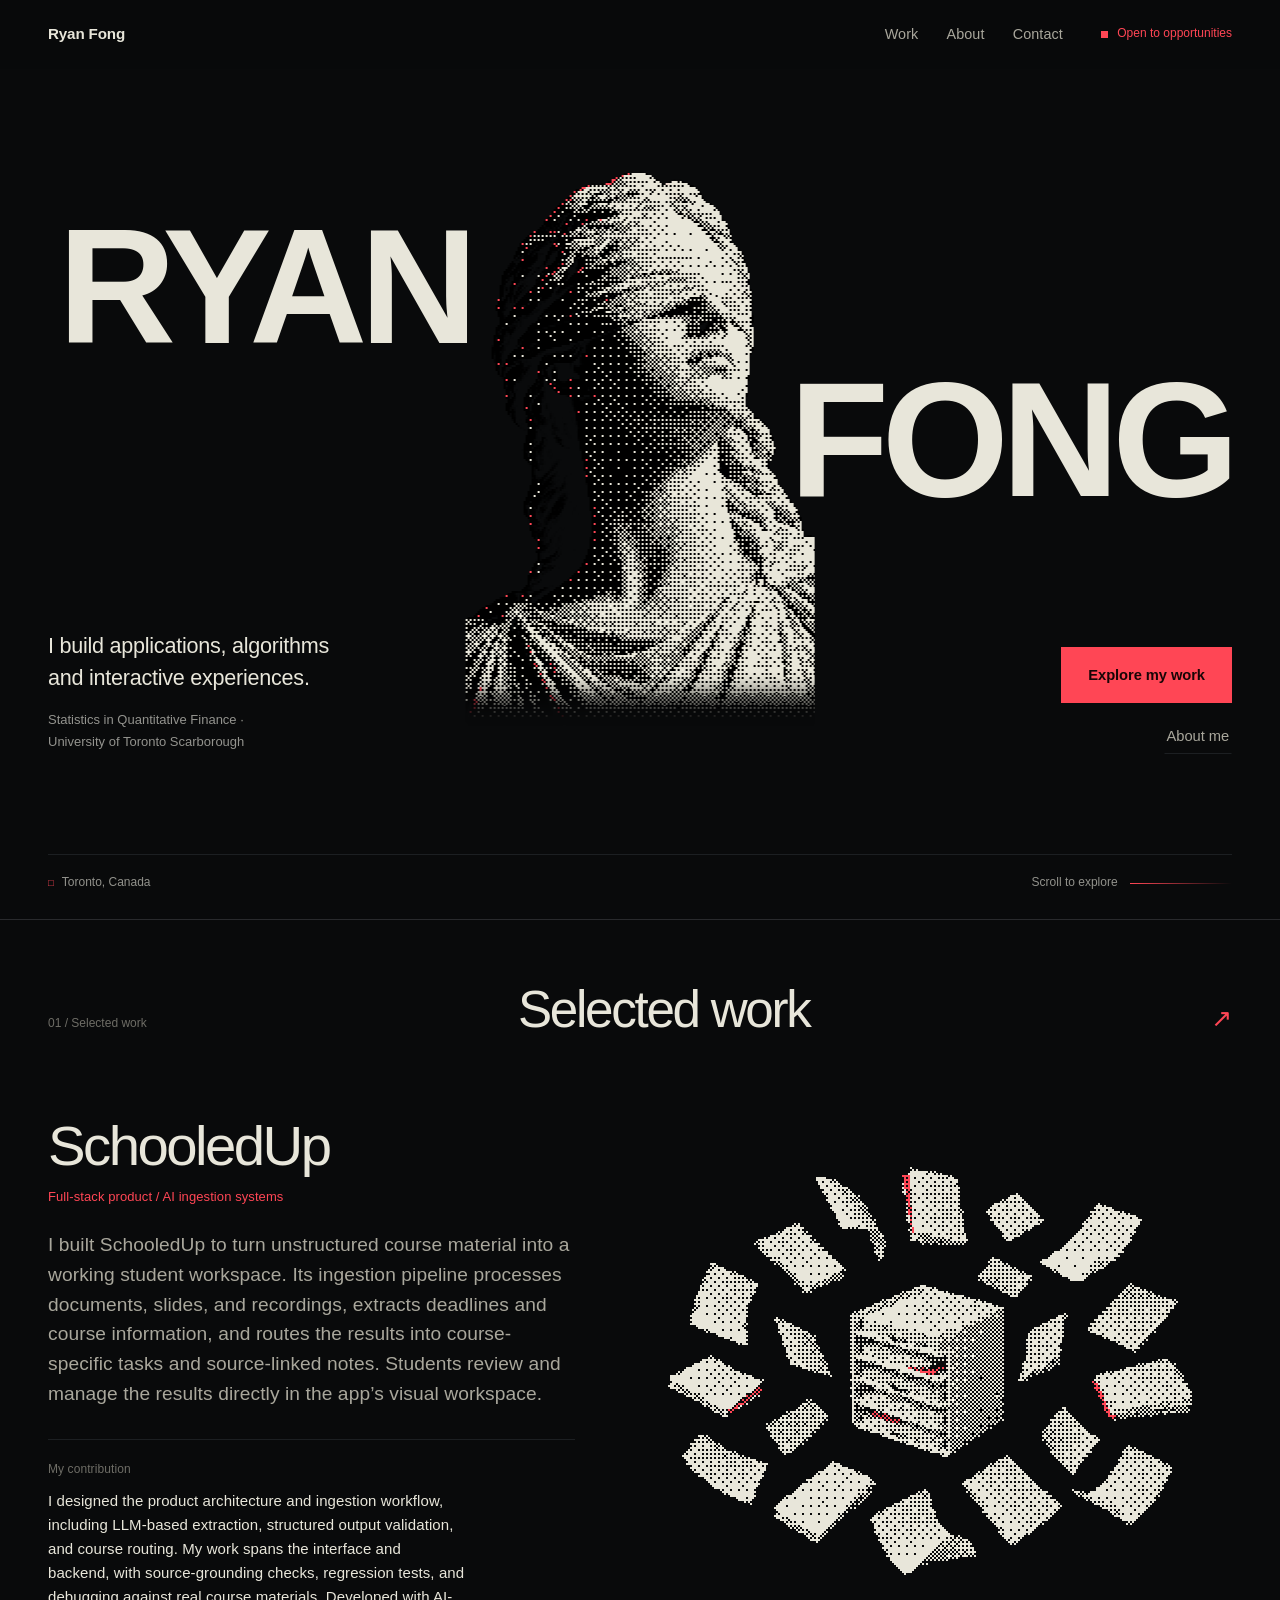
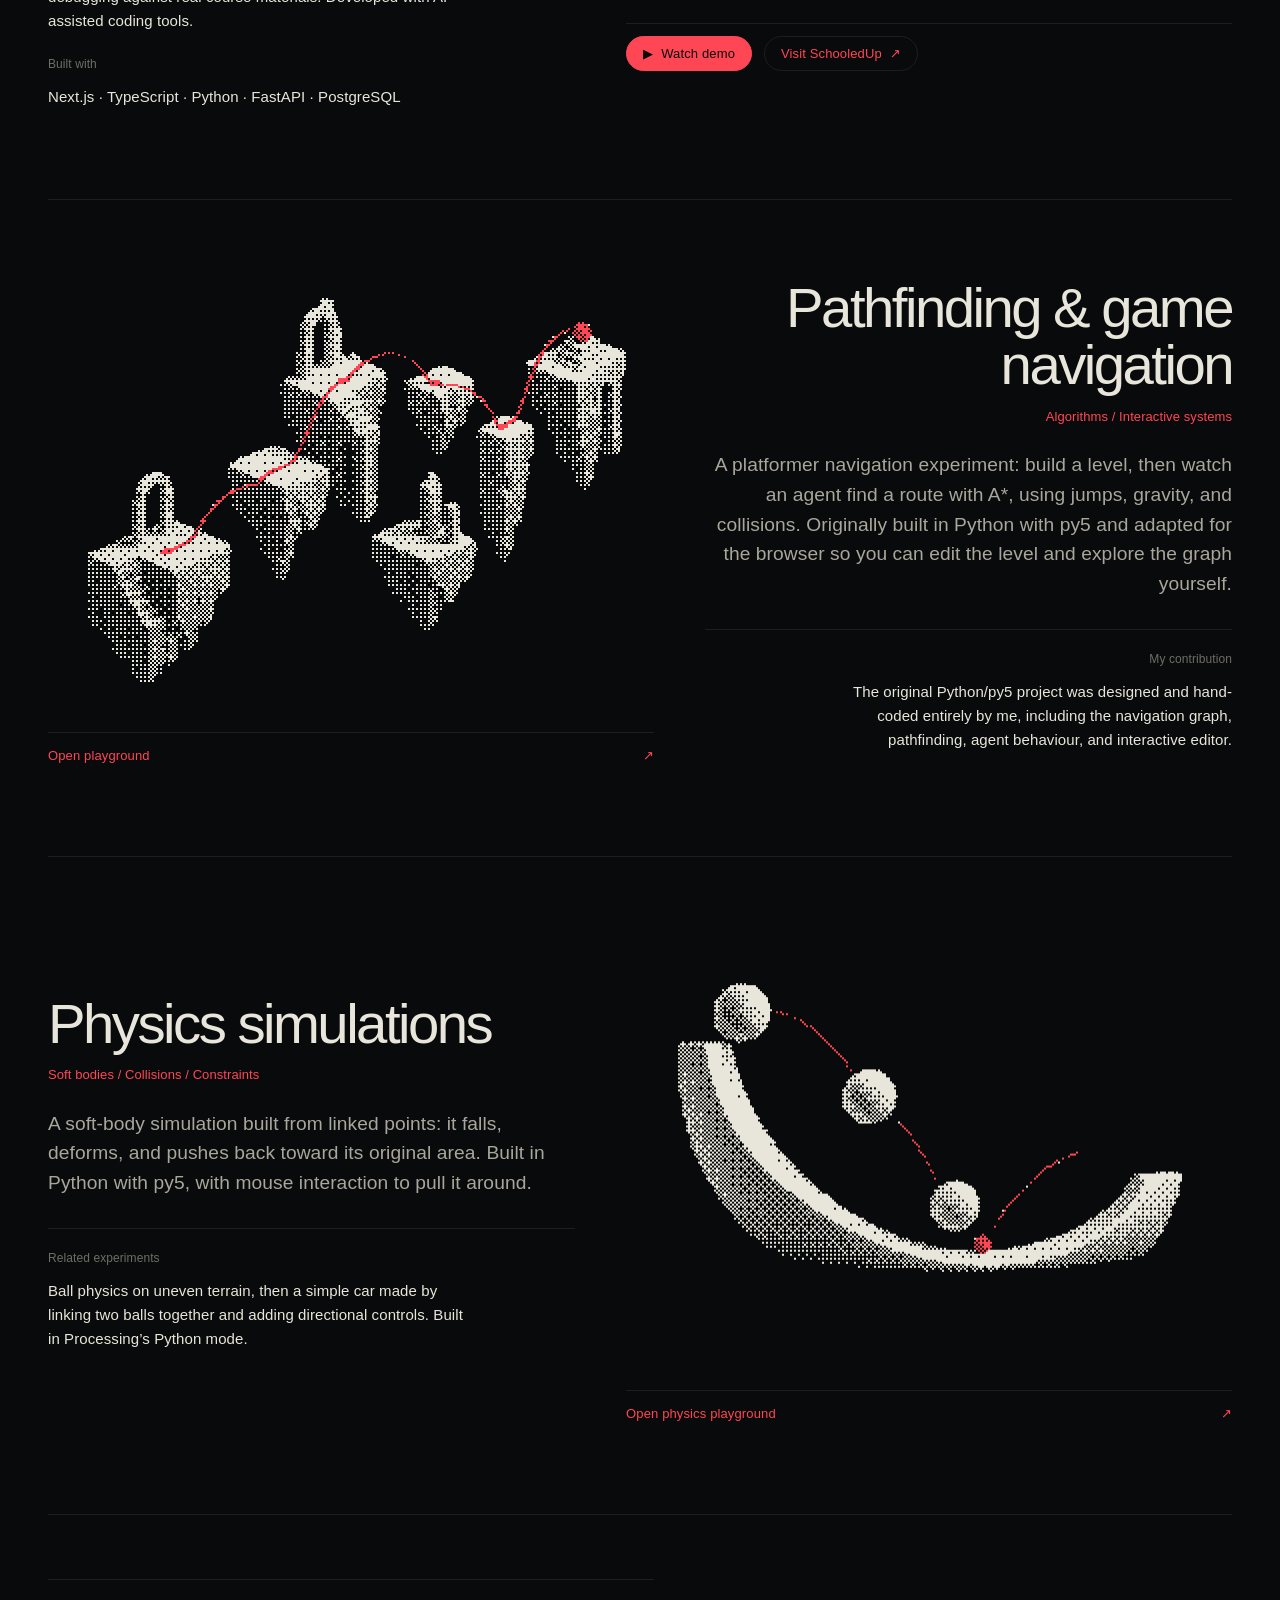
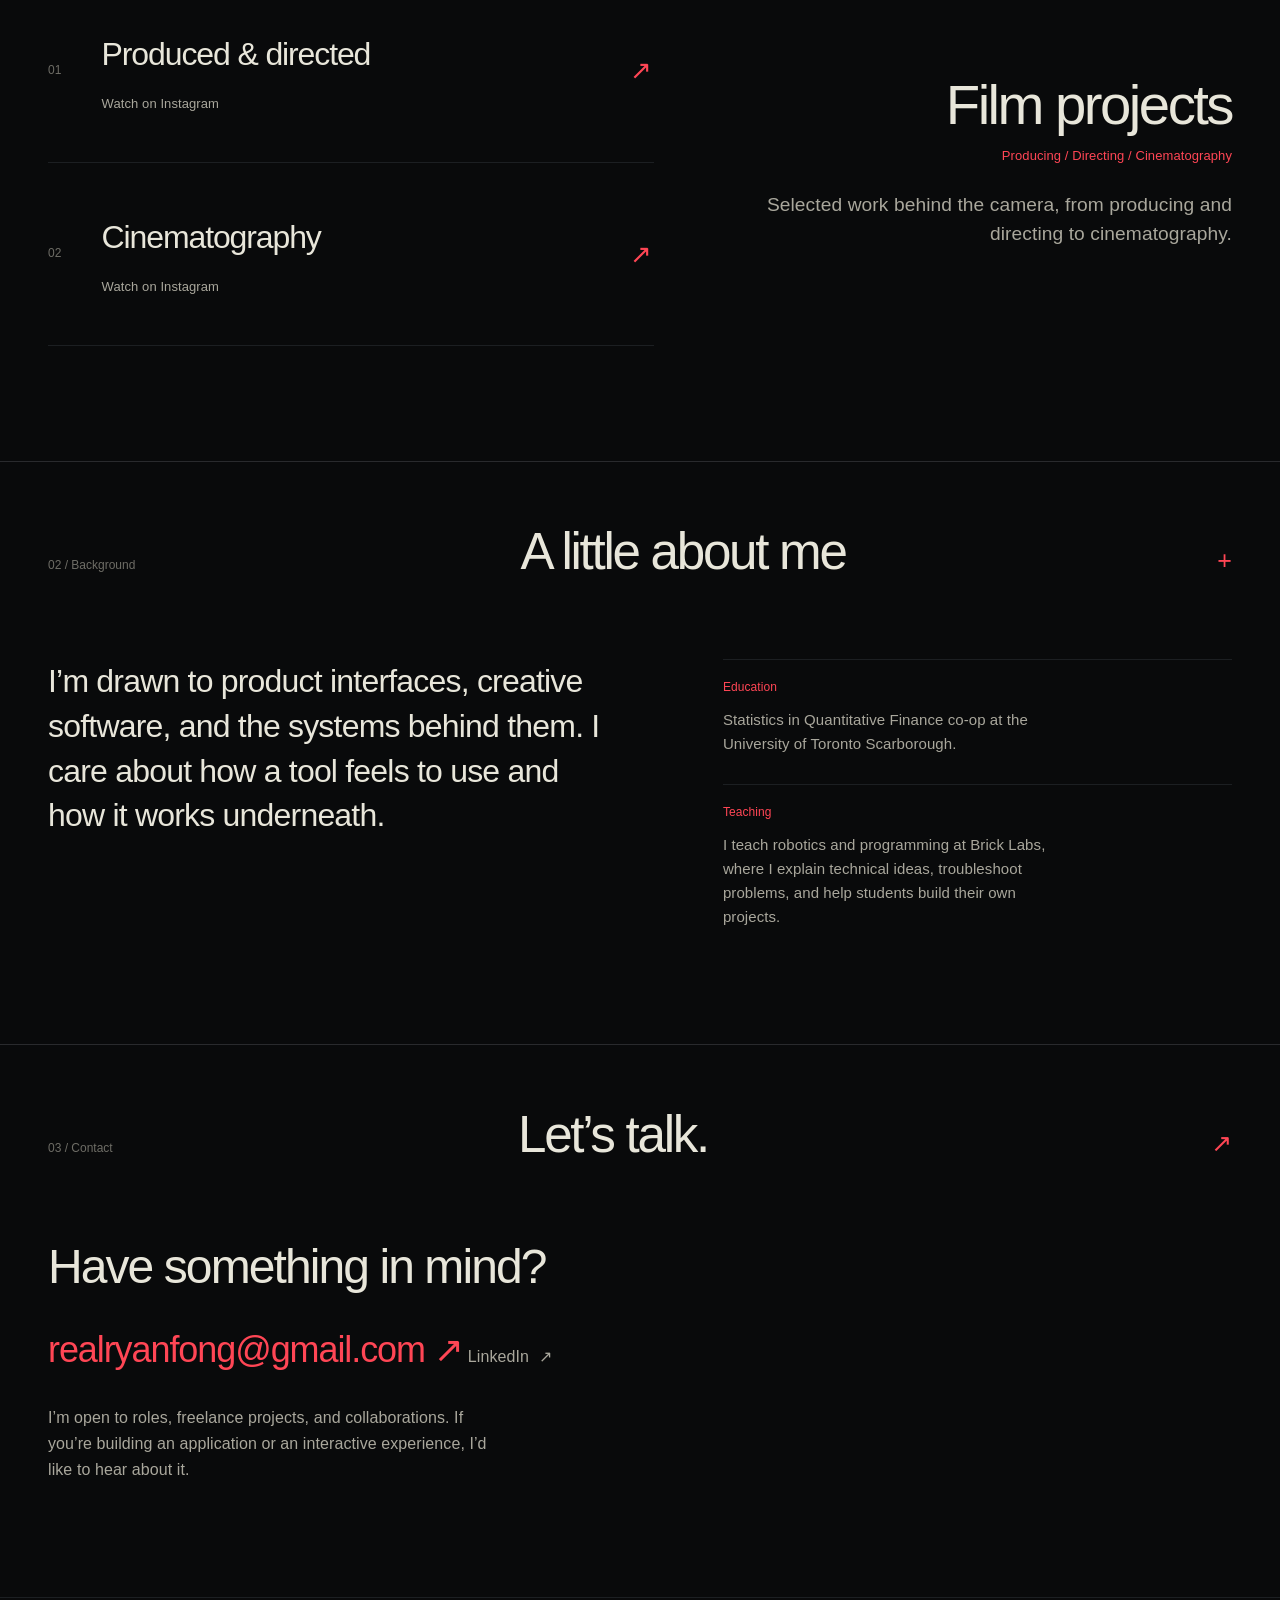
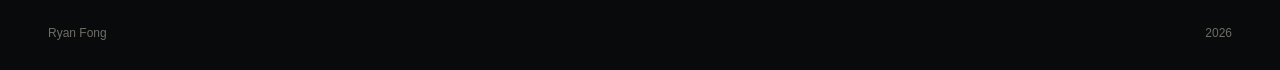
==== commit b7b7f421: "Correct SchooledUp description to reflect GUI workflow" ====
--- a/index.html
+++ b/index.html
@@ -80,11 +80,11 @@
           <div class="work-entry__copy">
             <h3 class="work-entry__title"><a href="https://schooledup.app">SchooledUp</a></h3>
             <p class="work-entry__subtitle">Full-stack product / AI ingestion systems</p>
-            <p class="work-entry__body">I built SchooledUp to turn unstructured course material into a working student workspace. Its ingestion pipeline processes documents, slides, and recordings, extracts deadlines and course information, and routes the results into course-specific tasks and source-linked notes.</p>
+            <p class="work-entry__body">I built SchooledUp to turn unstructured course material into a working student workspace. Its ingestion pipeline processes documents, slides, and recordings, extracts deadlines and course information, and routes the results into course-specific tasks and source-linked notes. Students review and manage the results directly in the app’s visual workspace.</p>
             <dl class="work-entry__meta">
               <div>
                 <dt>My contribution</dt>
-                <dd>I designed the product architecture and ingestion workflow, including LLM-based extraction, structured output validation, course routing, and retrieval-augmented chat. My work spans the interface and backend, with source-grounding checks, regression tests, and debugging against real course materials. Developed with AI-assisted coding tools.</dd>
+                <dd>I designed the product architecture and ingestion workflow, including LLM-based extraction, structured output validation, and course routing. My work spans the interface and backend, with source-grounding checks, regression tests, and debugging against real course materials. Developed with AI-assisted coding tools.</dd>
               </div>
               <div>
                 <dt>Built with</dt>
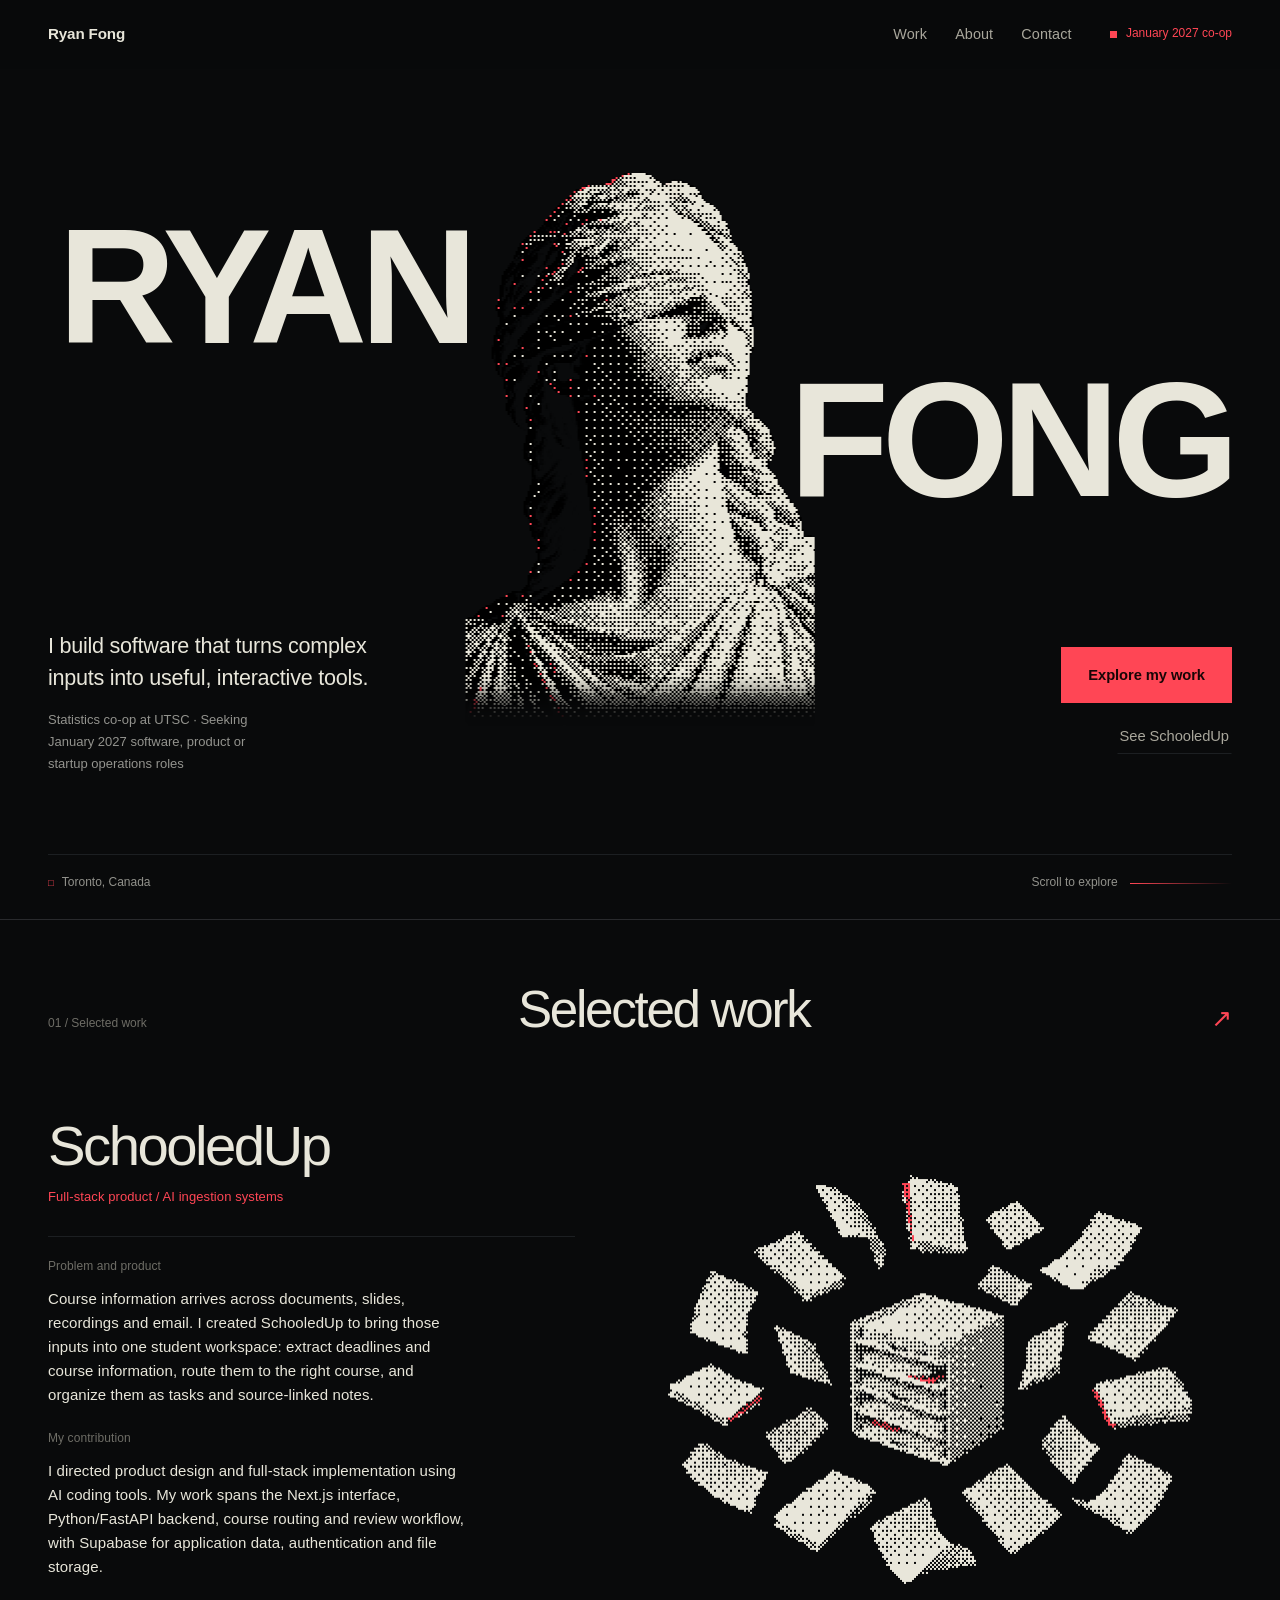
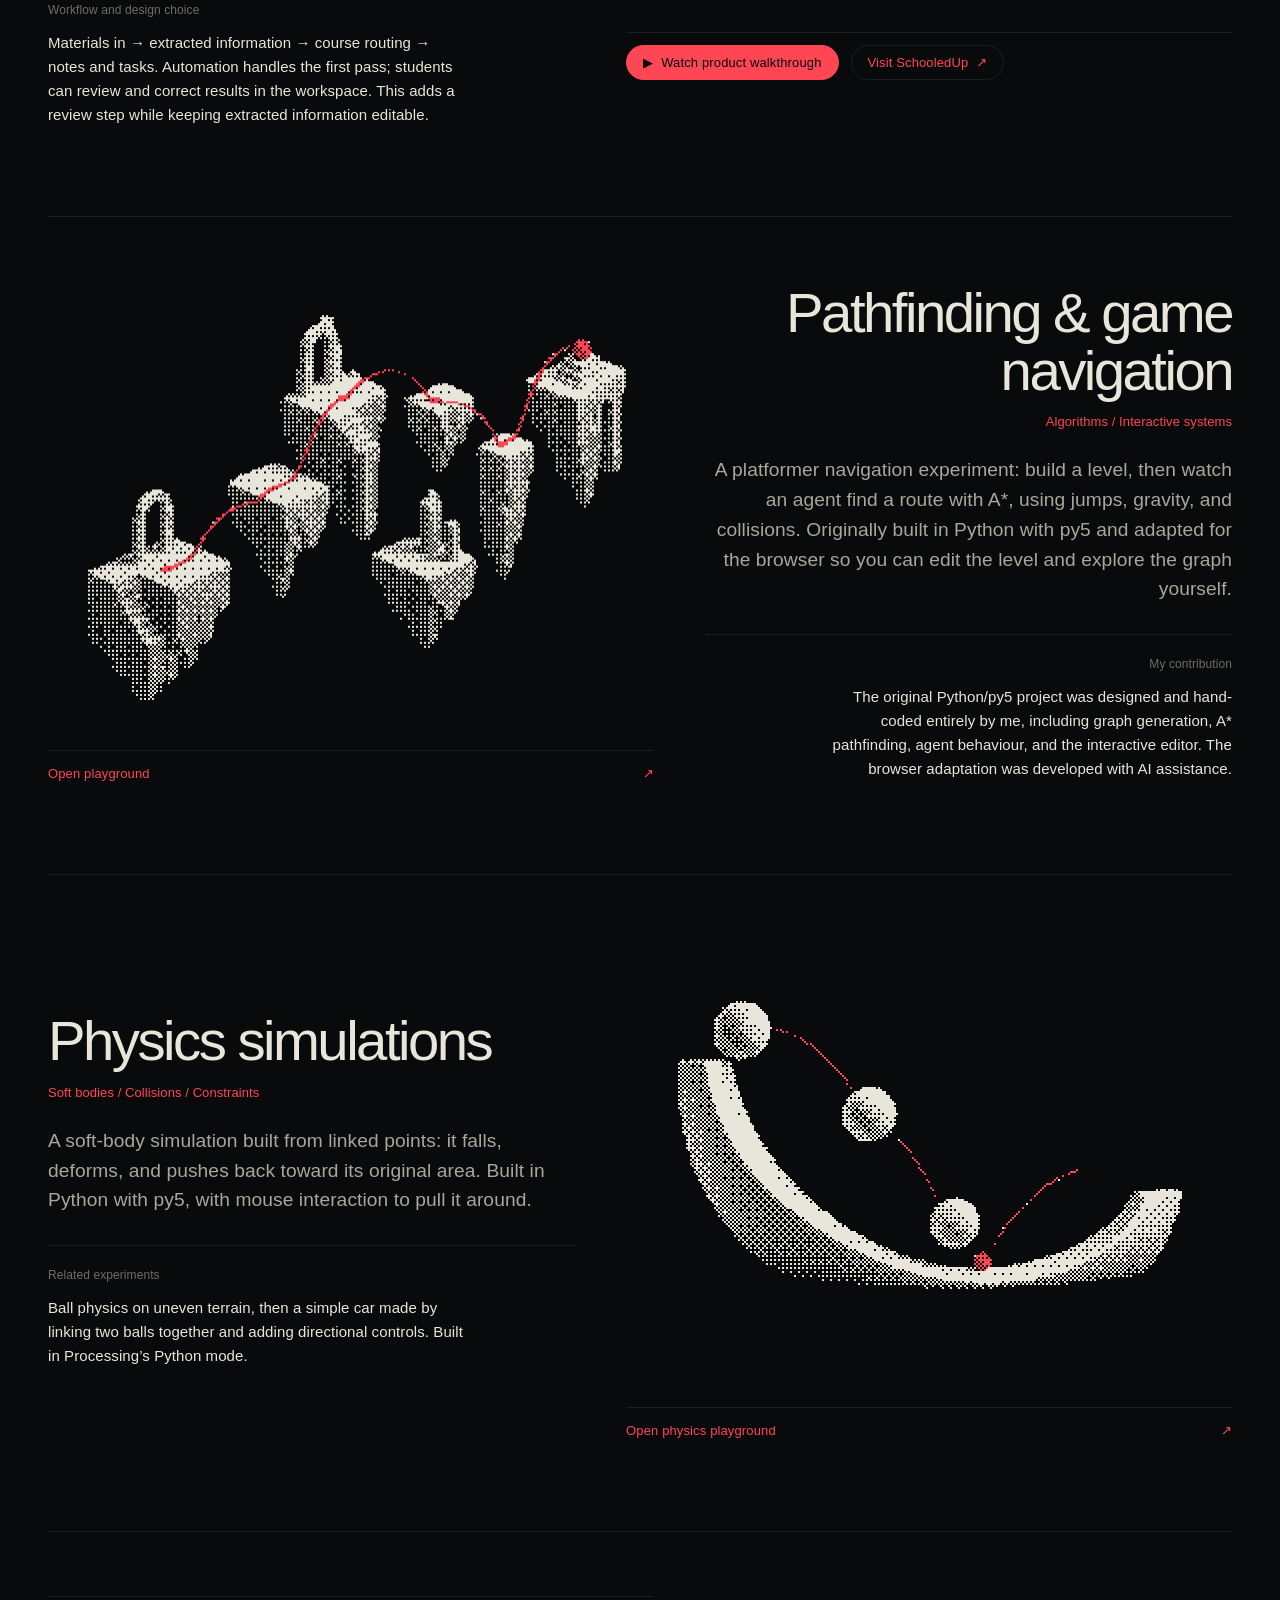
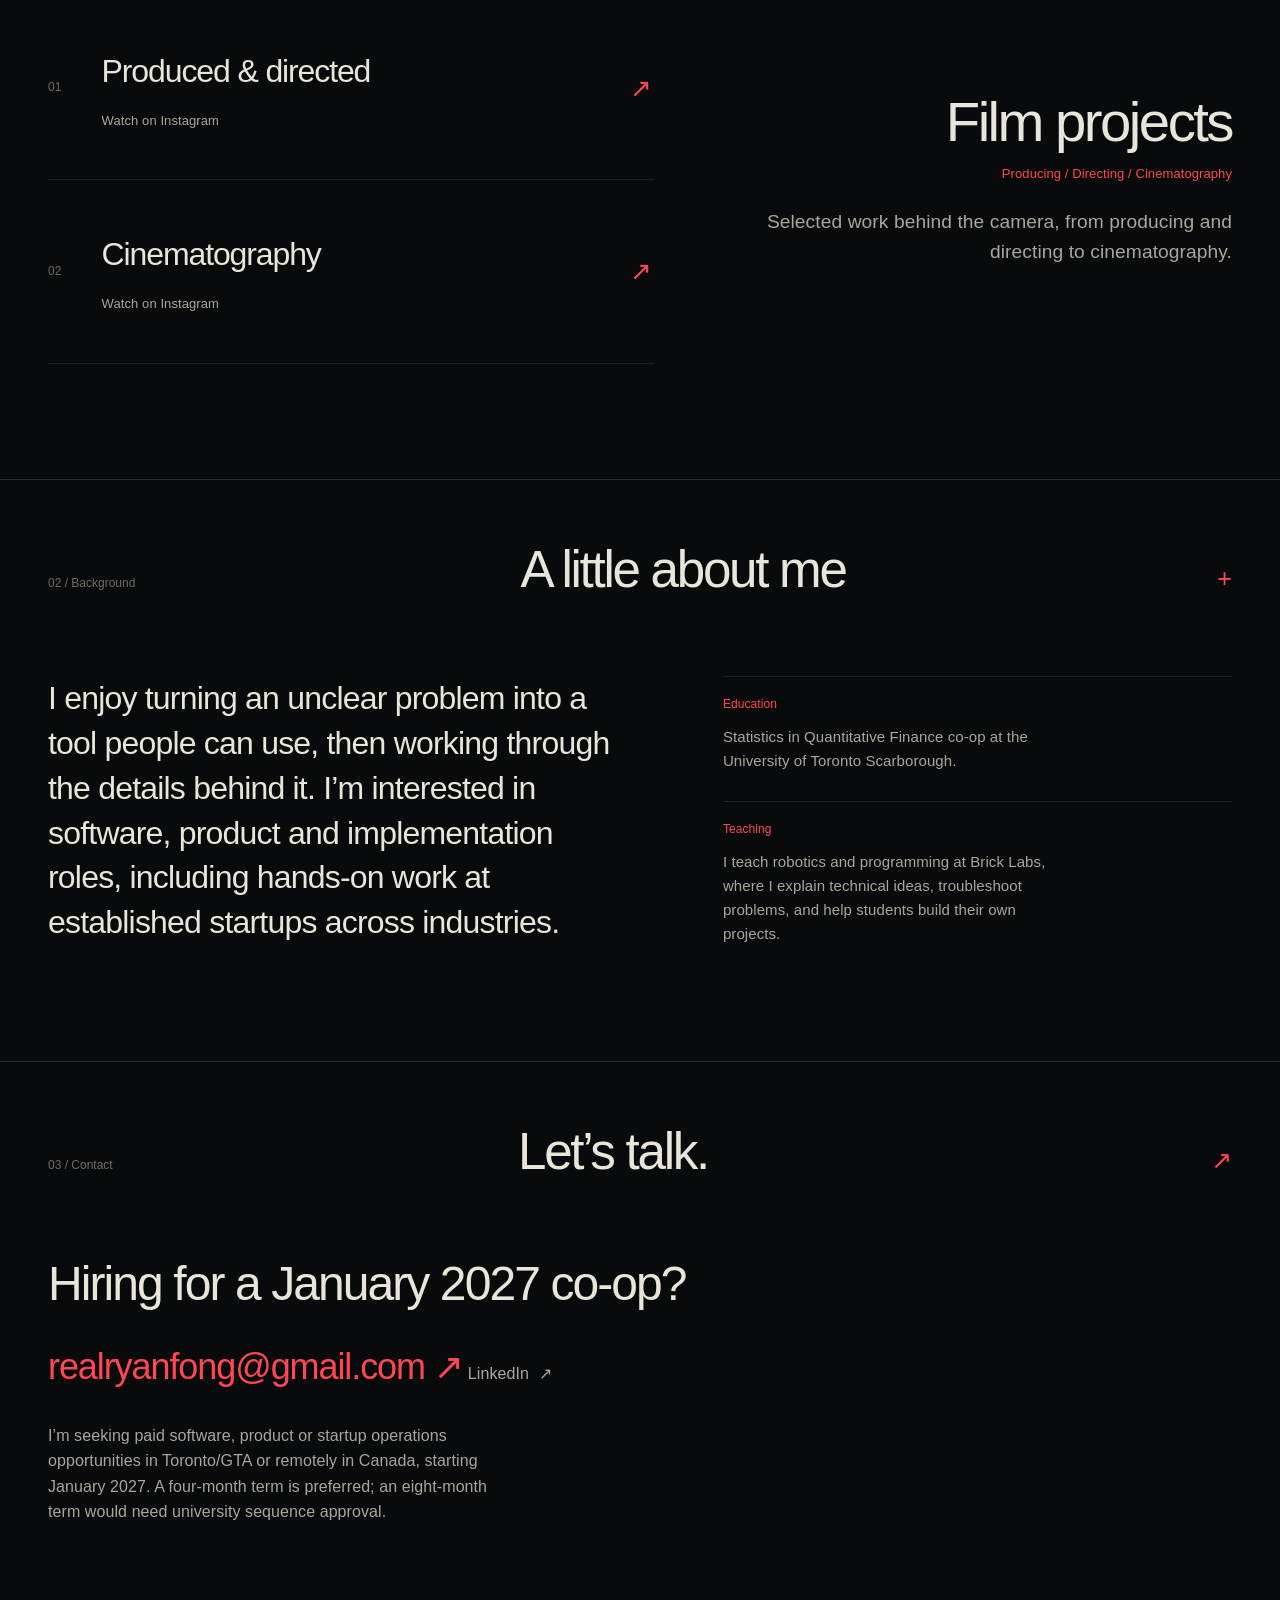
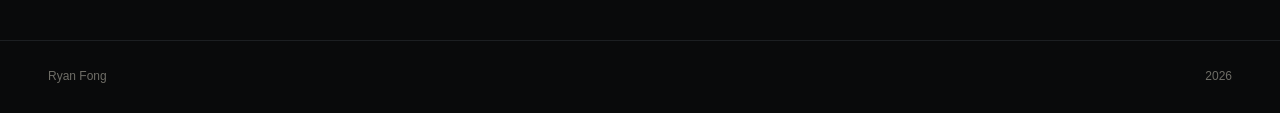
==== commit 429559f9: "Focus portfolio content on January 2027 co-op applications" ====
--- a/index.html
+++ b/index.html
@@ -4,12 +4,12 @@
 <meta charset="utf-8" />
 <meta name="viewport" content="width=device-width, initial-scale=1" />
 <title>Ryan Fong | Software, AI &amp; Interactive Systems</title>
-<meta name="description" content="Ryan Fong builds applications, algorithms and interactive experiences. Studying Statistics in Quantitative Finance at the University of Toronto Scarborough." />
+<meta name="description" content="Ryan Fong, Statistics co-op at UTSC, seeking January 2027 software, product or startup operations roles. Explore SchooledUp and interactive software projects." />
 <meta name="color-scheme" content="dark" />
 <meta name="theme-color" content="#090a0b" />
 <link rel="stylesheet" href="styles.css" />
-<link rel="stylesheet" href="hero-tuning.css?v=20260921-nav" />
-<link rel="stylesheet" href="body-content.css?v=20260921-contact" />
+<link rel="stylesheet" href="hero-tuning.css?v=20260926-coop" />
+<link rel="stylesheet" href="body-content.css?v=20260926-coop" />
 </head>
 <body>
 
@@ -34,7 +34,7 @@
 
     <p class="status-badge">
       <span class="status-badge__dot" aria-hidden="true"></span>
-      <span>Open to opportunities</span>
+      <span>January 2027 co-op</span>
     </p>
   </div>
 </header>
@@ -56,13 +56,13 @@
       </h1>
 
       <div class="hero__intro">
-        <p class="hero__lede">I build applications, algorithms and interactive experiences.</p>
-        <p class="hero__sub">Statistics in Quantitative Finance &middot; University of Toronto Scarborough</p>
+        <p class="hero__lede">I build software that turns complex inputs into useful, interactive tools.</p>
+        <p class="hero__sub">Statistics co-op at UTSC · Seeking January 2027 software, product or startup operations roles</p>
       </div>
 
       <div class="hero__actions">
         <a class="btn btn--primary" href="#work">Explore my work</a>
-        <a class="btn btn--ghost" href="#about">About me</a>
+        <a class="btn btn--ghost" href="#schooledup">See SchooledUp</a>
       </div>
 
       <div class="hero__footer">
@@ -80,15 +80,18 @@
           <div class="work-entry__copy">
             <h3 class="work-entry__title"><a href="https://schooledup.app">SchooledUp</a></h3>
             <p class="work-entry__subtitle">Full-stack product / AI ingestion systems</p>
-            <p class="work-entry__body">I built SchooledUp to turn unstructured course material into a working student workspace. Its ingestion pipeline processes documents, slides, and recordings, extracts deadlines and course information, and routes the results into course-specific tasks and source-linked notes. Students review and manage the results directly in the app’s visual workspace.</p>
             <dl class="work-entry__meta">
               <div>
+                <dt>Problem and product</dt>
+                <dd>Course information arrives across documents, slides, recordings and email. I created SchooledUp to bring those inputs into one student workspace: extract deadlines and course information, route them to the right course, and organize them as tasks and source-linked notes.</dd>
+              </div>
+              <div>
                 <dt>My contribution</dt>
-                <dd>I designed the product architecture and ingestion workflow, including LLM-based extraction, structured output validation, and course routing. My work spans the interface and backend, with source-grounding checks, regression tests, and debugging against real course materials. Developed with AI-assisted coding tools.</dd>
-              </div>
-              <div>
-                <dt>Built with</dt>
-                <dd>Next.js · TypeScript · Python · FastAPI · PostgreSQL</dd>
+                <dd>I directed product design and full-stack implementation using AI coding tools. My work spans the Next.js interface, Python/FastAPI backend, course routing and review workflow, with Supabase for application data, authentication and file storage.</dd>
+              </div>
+              <div>
+                <dt>Workflow and design choice</dt>
+                <dd>Materials in → extracted information → course routing → notes and tasks. Automation handles the first pass; students can review and correct results in the workspace. This adds a review step while keeping extracted information editable.</dd>
               </div>
             </dl>
           </div>
@@ -100,7 +103,7 @@
             </figure>
             <div class="work-entry__actions">
               <button class="work-entry__action work-entry__action--demo" type="button" data-video-open="schooledup-demo">
-                <span aria-hidden="true">&#9654;</span> Watch demo
+                <span aria-hidden="true">&#9654;</span> Watch product walkthrough
               </button>
               <a class="work-entry__action work-entry__action--link" href="https://schooledup.app">Visit SchooledUp <span aria-hidden="true">&#8599;</span></a>
             </div>
@@ -114,7 +117,7 @@
             <dl class="work-entry__meta">
               <div>
                 <dt>My contribution</dt>
-                <dd>The original Python/py5 project was designed and hand-coded entirely by me, including the navigation graph, pathfinding, agent behaviour, and interactive editor.</dd>
+                <dd>The original Python/py5 project was designed and hand-coded entirely by me, including graph generation, A* pathfinding, agent behaviour, and the interactive editor. The browser adaptation was developed with AI assistance.</dd>
               </div>
             </dl>
           </div>
@@ -170,7 +173,7 @@
     <div class="wrap"><div class="skeleton-heading"><span class="section-tag">02 / Background</span><h2 id="about-title">A little about me</h2><span aria-hidden="true">+</span></div>
       <div class="body-section__content">
         <div class="about-grid">
-          <p class="about-grid__lead">I’m drawn to product interfaces, creative software, and the systems behind them. I care about how a tool feels to use and how it works underneath.</p>
+          <p class="about-grid__lead">I enjoy turning an unclear problem into a tool people can use, then working through the details behind it. I’m interested in software, product and implementation roles, including hands-on work at established startups across industries.</p>
           <dl class="about-facts">
             <div>
               <dt>Education</dt>
@@ -188,10 +191,10 @@
   <section class="body-skeleton body-section" id="contact" aria-labelledby="contact-title">
     <div class="wrap"><div class="skeleton-heading"><span class="section-tag">03 / Contact</span><h2 id="contact-title">Let’s talk.</h2><span aria-hidden="true">↗</span></div>
       <div class="body-section__content">
-        <p class="contact-lead">Have something in mind?</p>
+        <p class="contact-lead">Hiring for a January 2027 co-op?</p>
         <a class="contact-email" href="mailto:realryanfong@gmail.com">realryanfong@gmail.com <span aria-hidden="true">↗</span></a>
         <a class="contact-social" href="https://www.linkedin.com/in/realryanfong/" target="_blank" rel="noopener noreferrer">LinkedIn <span aria-hidden="true">↗</span></a>
-        <p class="contact-note">I’m open to roles, freelance projects, and collaborations. If you’re building an application or an interactive experience, I’d like to hear about it.</p>
+        <p class="contact-note">I’m seeking paid software, product or startup operations opportunities in Toronto/GTA or remotely in Canada, starting January 2027. A four-month term is preferred; an eight-month term would need university sequence approval.</p>
       </div>
     </div>
   </section>
--- a/hero-tuning.css
+++ b/hero-tuning.css
@@ -96,3 +96,11 @@
 /* Simple name and availability treatment at every breakpoint. */
 .brand__name { display: inline; }
 .status-badge { border: 0; background: none; padding: 0; color: var(--crimson); }
+
+/* Let the longer co-op introduction size naturally above its actions. */
+@media(max-width:760px){
+ .hero__inner { min-height: 0; padding-top: 478px; padding-bottom: 22px; }
+ .hero__intro { position: relative; top: auto; left: auto; right: auto; max-width: 36ch; }
+ .hero__actions { position: relative; top: auto; left: auto; right: auto; margin-top: 24px; }
+ .hero__footer { position: relative; bottom: auto; left: auto; right: auto; margin-top: 40px; }
+}
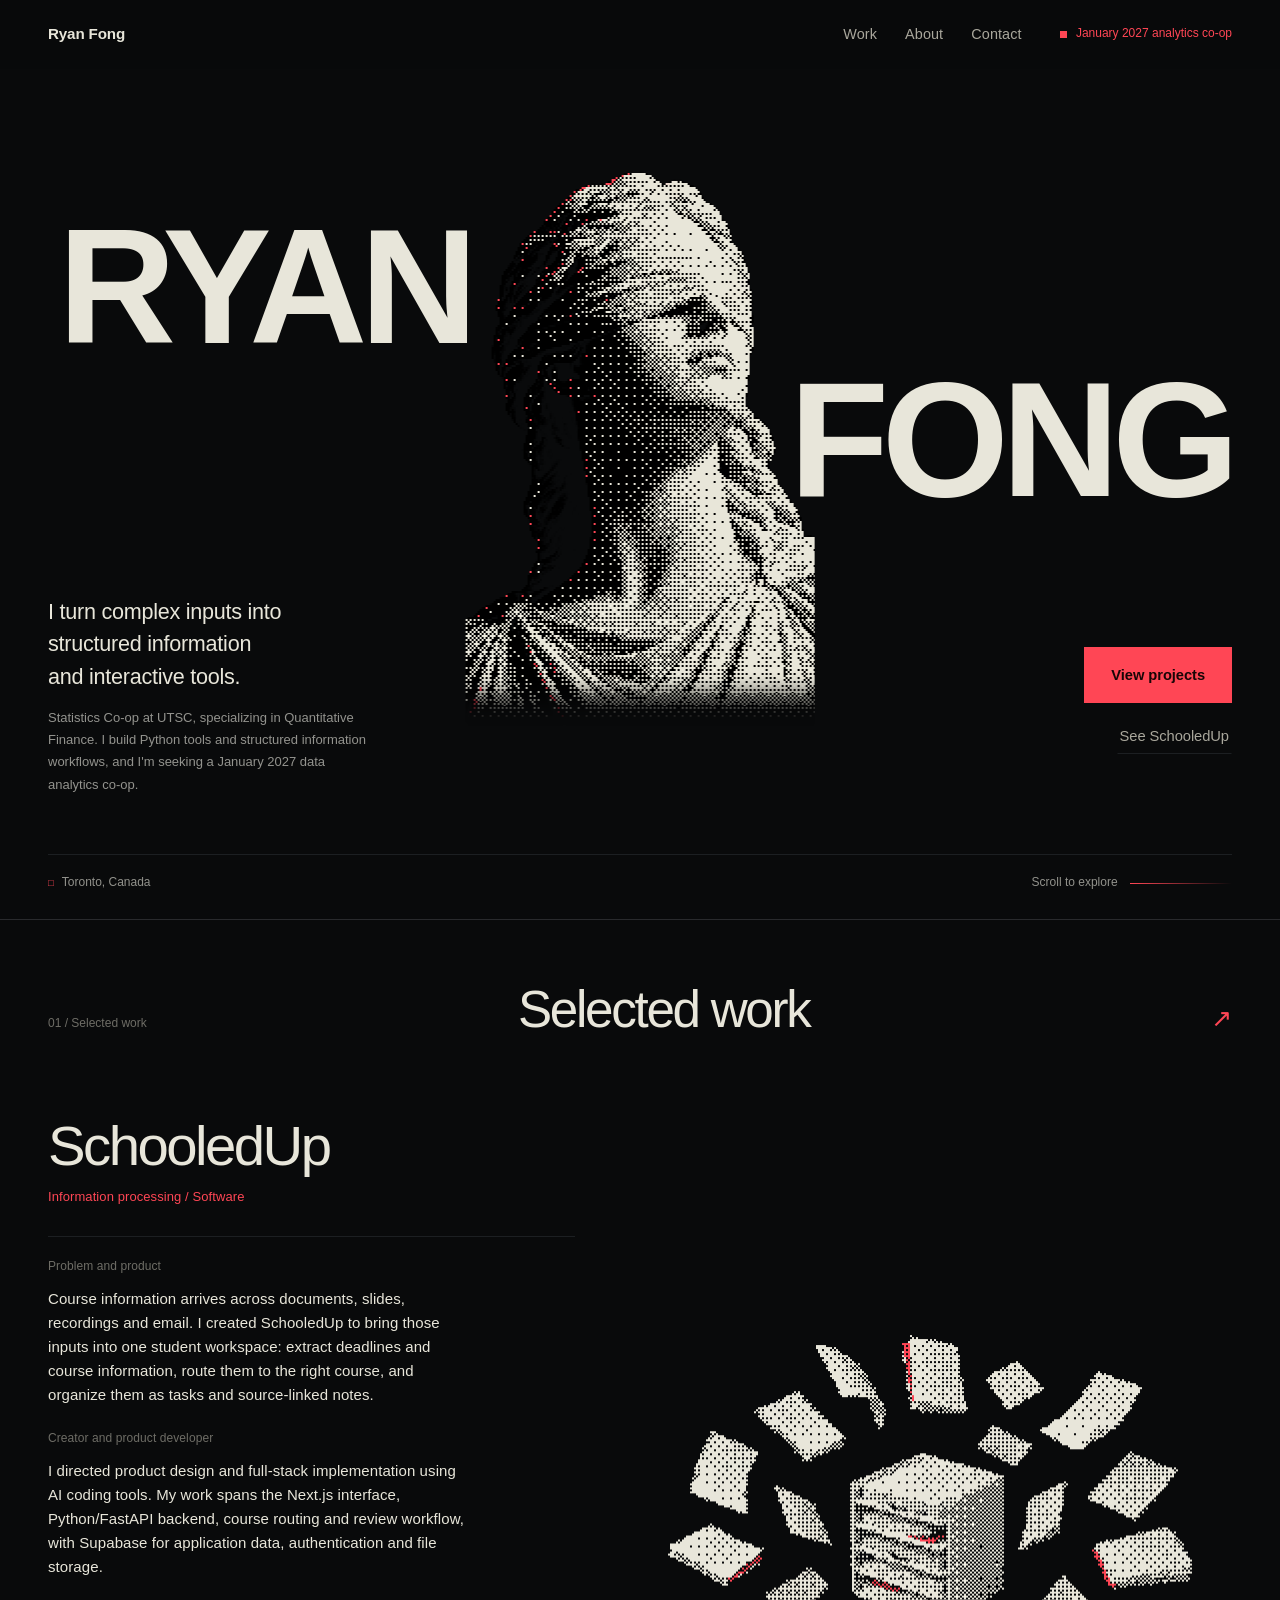
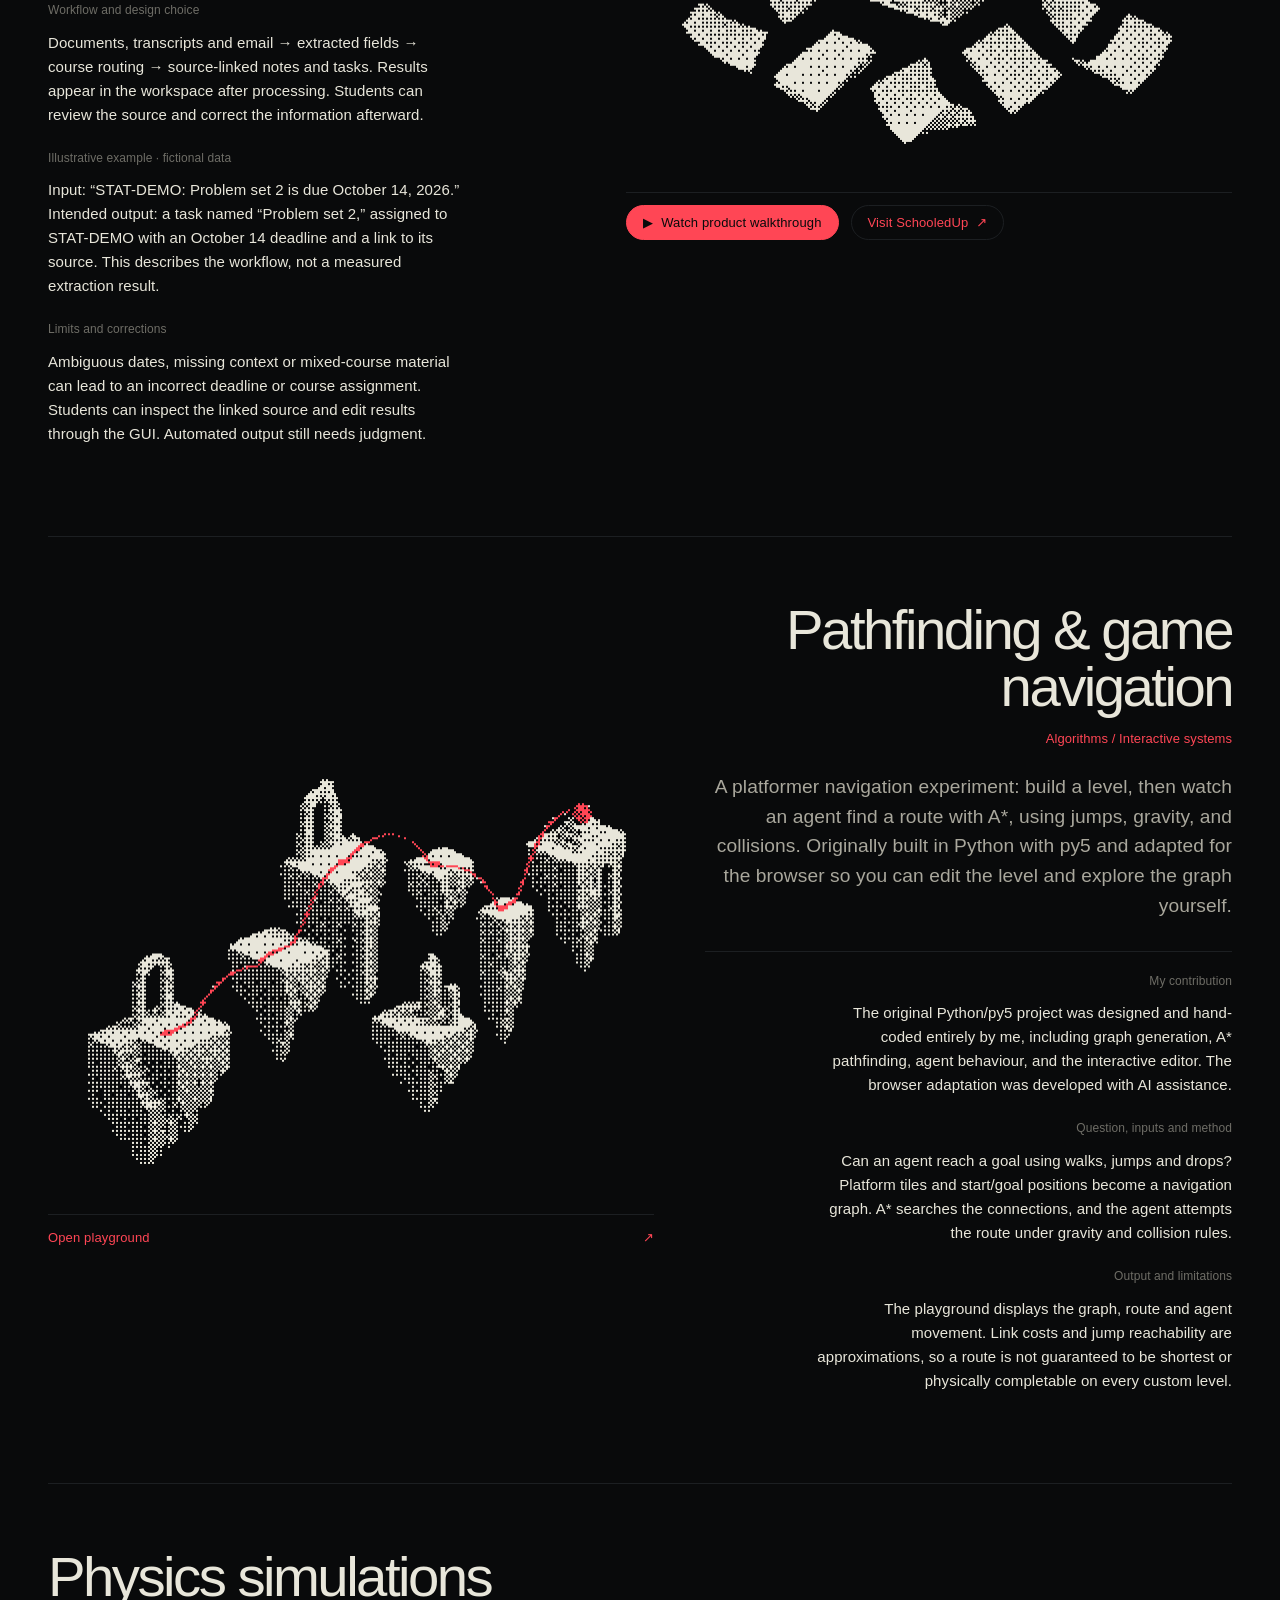
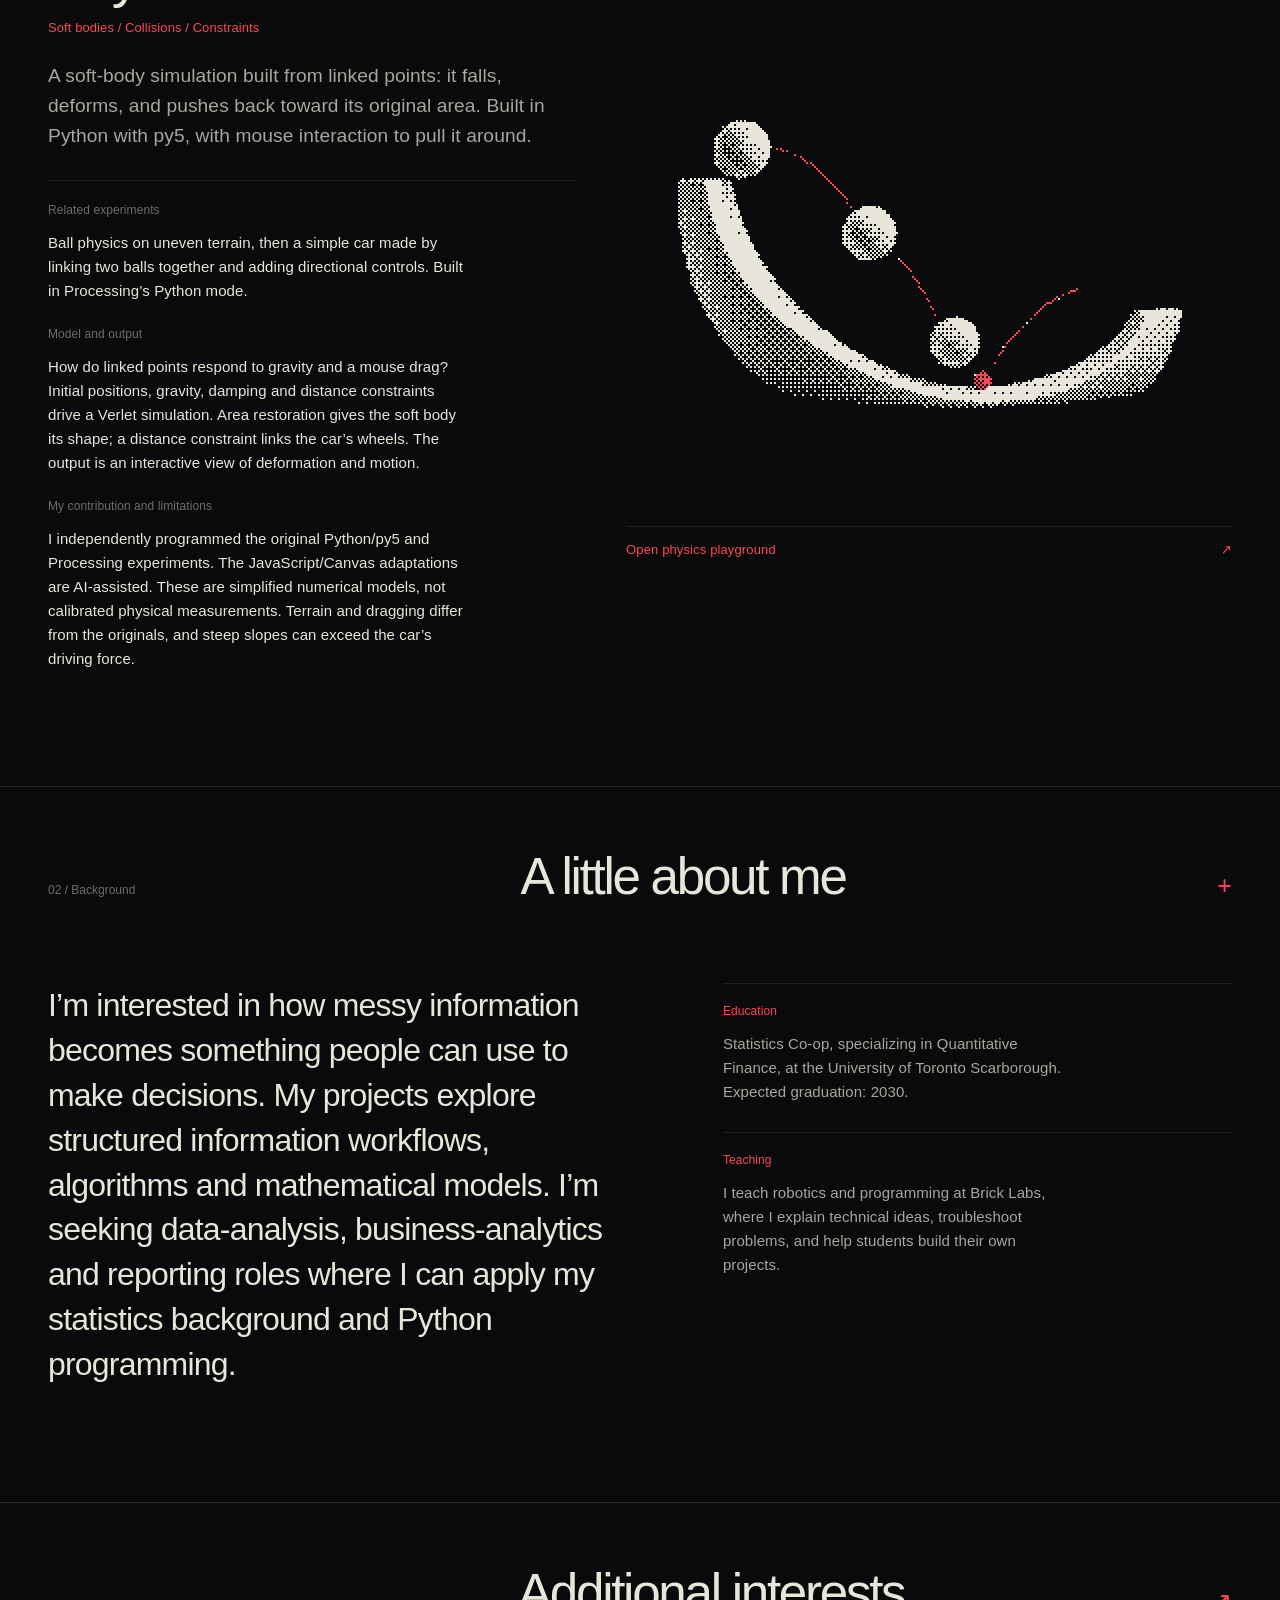
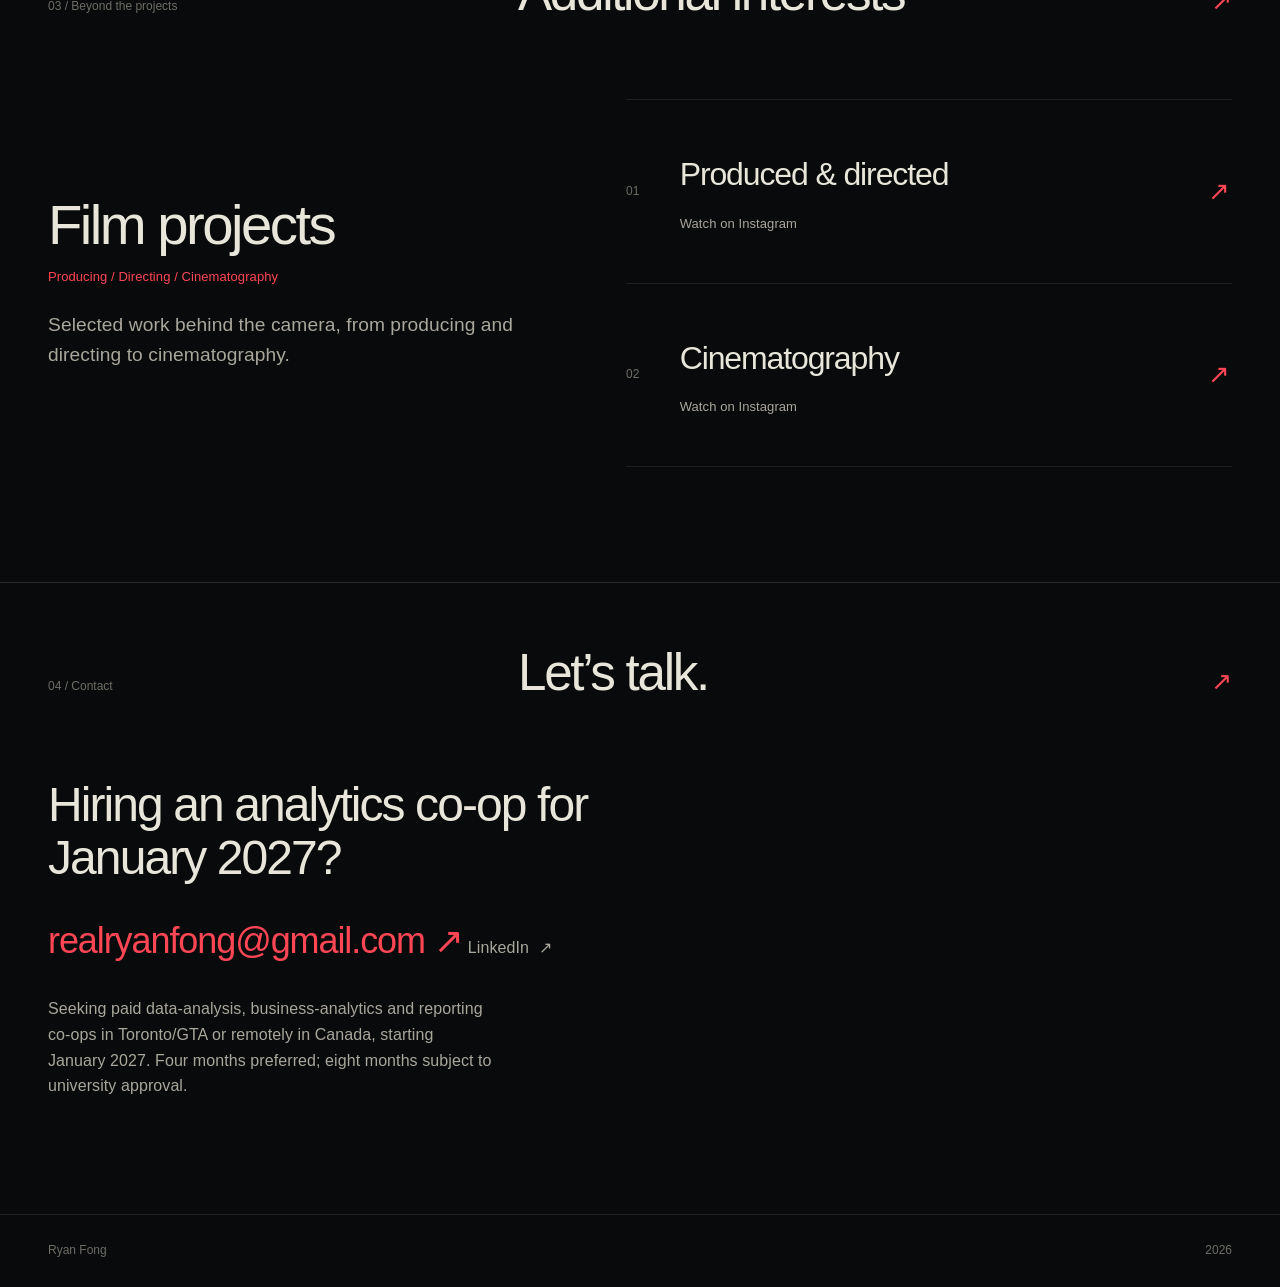
==== commit f05a30a0: "Position portfolio for data and business analytics recruiting" ====
--- a/index.html
+++ b/index.html
@@ -3,13 +3,13 @@
 <head>
 <meta charset="utf-8" />
 <meta name="viewport" content="width=device-width, initial-scale=1" />
-<title>Ryan Fong | Software, AI &amp; Interactive Systems</title>
-<meta name="description" content="Ryan Fong, Statistics co-op at UTSC, seeking January 2027 software, product or startup operations roles. Explore SchooledUp and interactive software projects." />
+<title>Ryan Fong | Statistics, Data &amp; Analytics</title>
+<meta name="description" content="UTSC Statistics Co-op student specializing in Quantitative Finance, seeking January 2027 data and business analytics roles. Explore Python projects and information-processing workflows." />
 <meta name="color-scheme" content="dark" />
 <meta name="theme-color" content="#090a0b" />
 <link rel="stylesheet" href="styles.css" />
-<link rel="stylesheet" href="hero-tuning.css?v=20260926-coop" />
-<link rel="stylesheet" href="body-content.css?v=20260926-coop" />
+<link rel="stylesheet" href="hero-tuning.css?v=20260928-analytics2" />
+<link rel="stylesheet" href="body-content.css?v=20260928-analytics2" />
 </head>
 <body>
 
@@ -34,7 +34,7 @@
 
     <p class="status-badge">
       <span class="status-badge__dot" aria-hidden="true"></span>
-      <span>January 2027 co-op</span>
+      <span>January 2027 analytics co-op</span>
     </p>
   </div>
 </header>
@@ -56,12 +56,12 @@
       </h1>
 
       <div class="hero__intro">
-        <p class="hero__lede">I build software that turns complex inputs into useful, interactive tools.</p>
-        <p class="hero__sub">Statistics co-op at UTSC · Seeking January 2027 software, product or startup operations roles</p>
+        <p class="hero__lede">I turn complex inputs into structured information and interactive tools.</p>
+        <p class="hero__sub">Statistics Co-op at UTSC, specializing in Quantitative Finance. I build Python tools and structured information workflows, and I'm seeking a January 2027 data analytics co-op.</p>
       </div>
 
       <div class="hero__actions">
-        <a class="btn btn--primary" href="#work">Explore my work</a>
+        <a class="btn btn--primary" href="#work">View projects</a>
         <a class="btn btn--ghost" href="#schooledup">See SchooledUp</a>
       </div>
 
@@ -79,19 +79,27 @@
         <article class="work-entry" id="schooledup">
           <div class="work-entry__copy">
             <h3 class="work-entry__title"><a href="https://schooledup.app">SchooledUp</a></h3>
-            <p class="work-entry__subtitle">Full-stack product / AI ingestion systems</p>
+            <p class="work-entry__subtitle">Information processing / Software</p>
             <dl class="work-entry__meta">
               <div>
                 <dt>Problem and product</dt>
                 <dd>Course information arrives across documents, slides, recordings and email. I created SchooledUp to bring those inputs into one student workspace: extract deadlines and course information, route them to the right course, and organize them as tasks and source-linked notes.</dd>
               </div>
               <div>
-                <dt>My contribution</dt>
+                <dt>Creator and product developer</dt>
                 <dd>I directed product design and full-stack implementation using AI coding tools. My work spans the Next.js interface, Python/FastAPI backend, course routing and review workflow, with Supabase for application data, authentication and file storage.</dd>
               </div>
               <div>
                 <dt>Workflow and design choice</dt>
-                <dd>Materials in → extracted information → course routing → notes and tasks. Automation handles the first pass; students can review and correct results in the workspace. This adds a review step while keeping extracted information editable.</dd>
+                <dd>Documents, transcripts and email → extracted fields → course routing → source-linked notes and tasks. Results appear in the workspace after processing. Students can review the source and correct the information afterward.</dd>
+              </div>
+              <div>
+                <dt>Illustrative example · fictional data</dt>
+                <dd>Input: “STAT-DEMO: Problem set 2 is due October 14, 2026.” Intended output: a task named “Problem set 2,” assigned to STAT-DEMO with an October 14 deadline and a link to its source. This describes the workflow, not a measured extraction result.</dd>
+              </div>
+              <div>
+                <dt>Limits and corrections</dt>
+                <dd>Ambiguous dates, missing context or mixed-course material can lead to an incorrect deadline or course assignment. Students can inspect the linked source and edit results through the GUI. Automated output still needs judgment.</dd>
               </div>
             </dl>
           </div>
@@ -119,6 +127,14 @@
                 <dt>My contribution</dt>
                 <dd>The original Python/py5 project was designed and hand-coded entirely by me, including graph generation, A* pathfinding, agent behaviour, and the interactive editor. The browser adaptation was developed with AI assistance.</dd>
               </div>
+              <div>
+                <dt>Question, inputs and method</dt>
+                <dd>Can an agent reach a goal using walks, jumps and drops? Platform tiles and start/goal positions become a navigation graph. A* searches the connections, and the agent attempts the route under gravity and collision rules.</dd>
+              </div>
+              <div>
+                <dt>Output and limitations</dt>
+                <dd>The playground displays the graph, route and agent movement. Link costs and jump reachability are approximations, so a route is not guaranteed to be shortest or physically completable on every custom level.</dd>
+              </div>
             </dl>
           </div>
           <a class="work-entry__art work-entry__art--link" href="demos/pathfinding/" aria-label="Open the pathfinding playground">
@@ -138,6 +154,14 @@
                 <dt>Related experiments</dt>
                 <dd>Ball physics on uneven terrain, then a simple car made by linking two balls together and adding directional controls. Built in Processing’s Python mode.</dd>
               </div>
+              <div>
+                <dt>Model and output</dt>
+                <dd>How do linked points respond to gravity and a mouse drag? Initial positions, gravity, damping and distance constraints drive a Verlet simulation. Area restoration gives the soft body its shape; a distance constraint links the car’s wheels. The output is an interactive view of deformation and motion.</dd>
+              </div>
+              <div>
+                <dt>My contribution and limitations</dt>
+                <dd>I independently programmed the original Python/py5 and Processing experiments. The JavaScript/Canvas adaptations are AI-assisted. These are simplified numerical models, not calibrated physical measurements. Terrain and dragging differ from the originals, and steep slopes can exceed the car’s driving force.</dd>
+              </div>
             </dl>
           </div>
           <a class="work-entry__art work-entry__art--link" href="demos/physics/" aria-label="Open the physics playground">
@@ -147,6 +171,33 @@
             <span class="work-entry__art-footer">Open physics playground <span aria-hidden="true">&#8599;</span></span>
           </a>
         </article>
+
+      </div>
+    </div>
+  </section>
+  <section class="body-skeleton body-section" id="about" aria-labelledby="about-title">
+    <div class="wrap"><div class="skeleton-heading"><span class="section-tag">02 / Background</span><h2 id="about-title">A little about me</h2><span aria-hidden="true">+</span></div>
+      <div class="body-section__content">
+        <div class="about-grid">
+          <p class="about-grid__lead">I’m interested in how messy information becomes something people can use to make decisions. My projects explore structured information workflows, algorithms and mathematical models. I’m seeking data-analysis, business-analytics and reporting roles where I can apply my statistics background and Python programming.</p>
+          <dl class="about-facts">
+            <div>
+              <dt>Education</dt>
+              <dd>Statistics Co-op, specializing in Quantitative Finance, at the University of Toronto Scarborough. Expected graduation: 2030.</dd>
+            </div>
+            <div>
+              <dt>Teaching</dt>
+              <dd>I teach robotics and programming at Brick Labs, where I explain technical ideas, troubleshoot problems, and help students build their own projects.</dd>
+            </div>
+          </dl>
+        </div>
+      </div>
+    </div>
+  </section>
+  <section class="body-skeleton body-section" id="interests" aria-labelledby="interests-title">
+    <div class="wrap">
+      <div class="skeleton-heading"><span class="section-tag">03 / Beyond the projects</span><h2 id="interests-title">Additional interests</h2><span aria-hidden="true">↗</span></div>
+      <div class="body-section__content">
         <article class="work-entry" id="film">
           <div class="work-entry__copy">
             <h3 class="work-entry__title">Film projects</h3>
@@ -169,32 +220,13 @@
       </div>
     </div>
   </section>
-  <section class="body-skeleton body-section" id="about" aria-labelledby="about-title">
-    <div class="wrap"><div class="skeleton-heading"><span class="section-tag">02 / Background</span><h2 id="about-title">A little about me</h2><span aria-hidden="true">+</span></div>
-      <div class="body-section__content">
-        <div class="about-grid">
-          <p class="about-grid__lead">I enjoy turning an unclear problem into a tool people can use, then working through the details behind it. I’m interested in software, product and implementation roles, including hands-on work at established startups across industries.</p>
-          <dl class="about-facts">
-            <div>
-              <dt>Education</dt>
-              <dd>Statistics in Quantitative Finance co-op at the University of Toronto Scarborough.</dd>
-            </div>
-            <div>
-              <dt>Teaching</dt>
-              <dd>I teach robotics and programming at Brick Labs, where I explain technical ideas, troubleshoot problems, and help students build their own projects.</dd>
-            </div>
-          </dl>
-        </div>
-      </div>
-    </div>
-  </section>
   <section class="body-skeleton body-section" id="contact" aria-labelledby="contact-title">
-    <div class="wrap"><div class="skeleton-heading"><span class="section-tag">03 / Contact</span><h2 id="contact-title">Let’s talk.</h2><span aria-hidden="true">↗</span></div>
-      <div class="body-section__content">
-        <p class="contact-lead">Hiring for a January 2027 co-op?</p>
+    <div class="wrap"><div class="skeleton-heading"><span class="section-tag">04 / Contact</span><h2 id="contact-title">Let’s talk.</h2><span aria-hidden="true">↗</span></div>
+      <div class="body-section__content">
+        <p class="contact-lead">Hiring an analytics co-op for January 2027?</p>
         <a class="contact-email" href="mailto:realryanfong@gmail.com">realryanfong@gmail.com <span aria-hidden="true">↗</span></a>
         <a class="contact-social" href="https://www.linkedin.com/in/realryanfong/" target="_blank" rel="noopener noreferrer">LinkedIn <span aria-hidden="true">↗</span></a>
-        <p class="contact-note">I’m seeking paid software, product or startup operations opportunities in Toronto/GTA or remotely in Canada, starting January 2027. A four-month term is preferred; an eight-month term would need university sequence approval.</p>
+        <p class="contact-note">Seeking paid data-analysis, business-analytics and reporting co-ops in Toronto/GTA or remotely in Canada, starting January 2027. Four months preferred; eight months subject to university approval.</p>
       </div>
     </div>
   </section>
--- a/hero-tuning.css
+++ b/hero-tuning.css
@@ -104,3 +104,7 @@
  .hero__actions { position: relative; top: auto; left: auto; right: auto; margin-top: 24px; }
  .hero__footer { position: relative; bottom: auto; left: auto; right: auto; margin-top: 40px; }
 }
+
+/* Give the analytics supporting copy the full intro column. */
+.hero__sub { max-width: none; }
+@media(min-width:761px){ .hero__intro { top: 62%; } }
